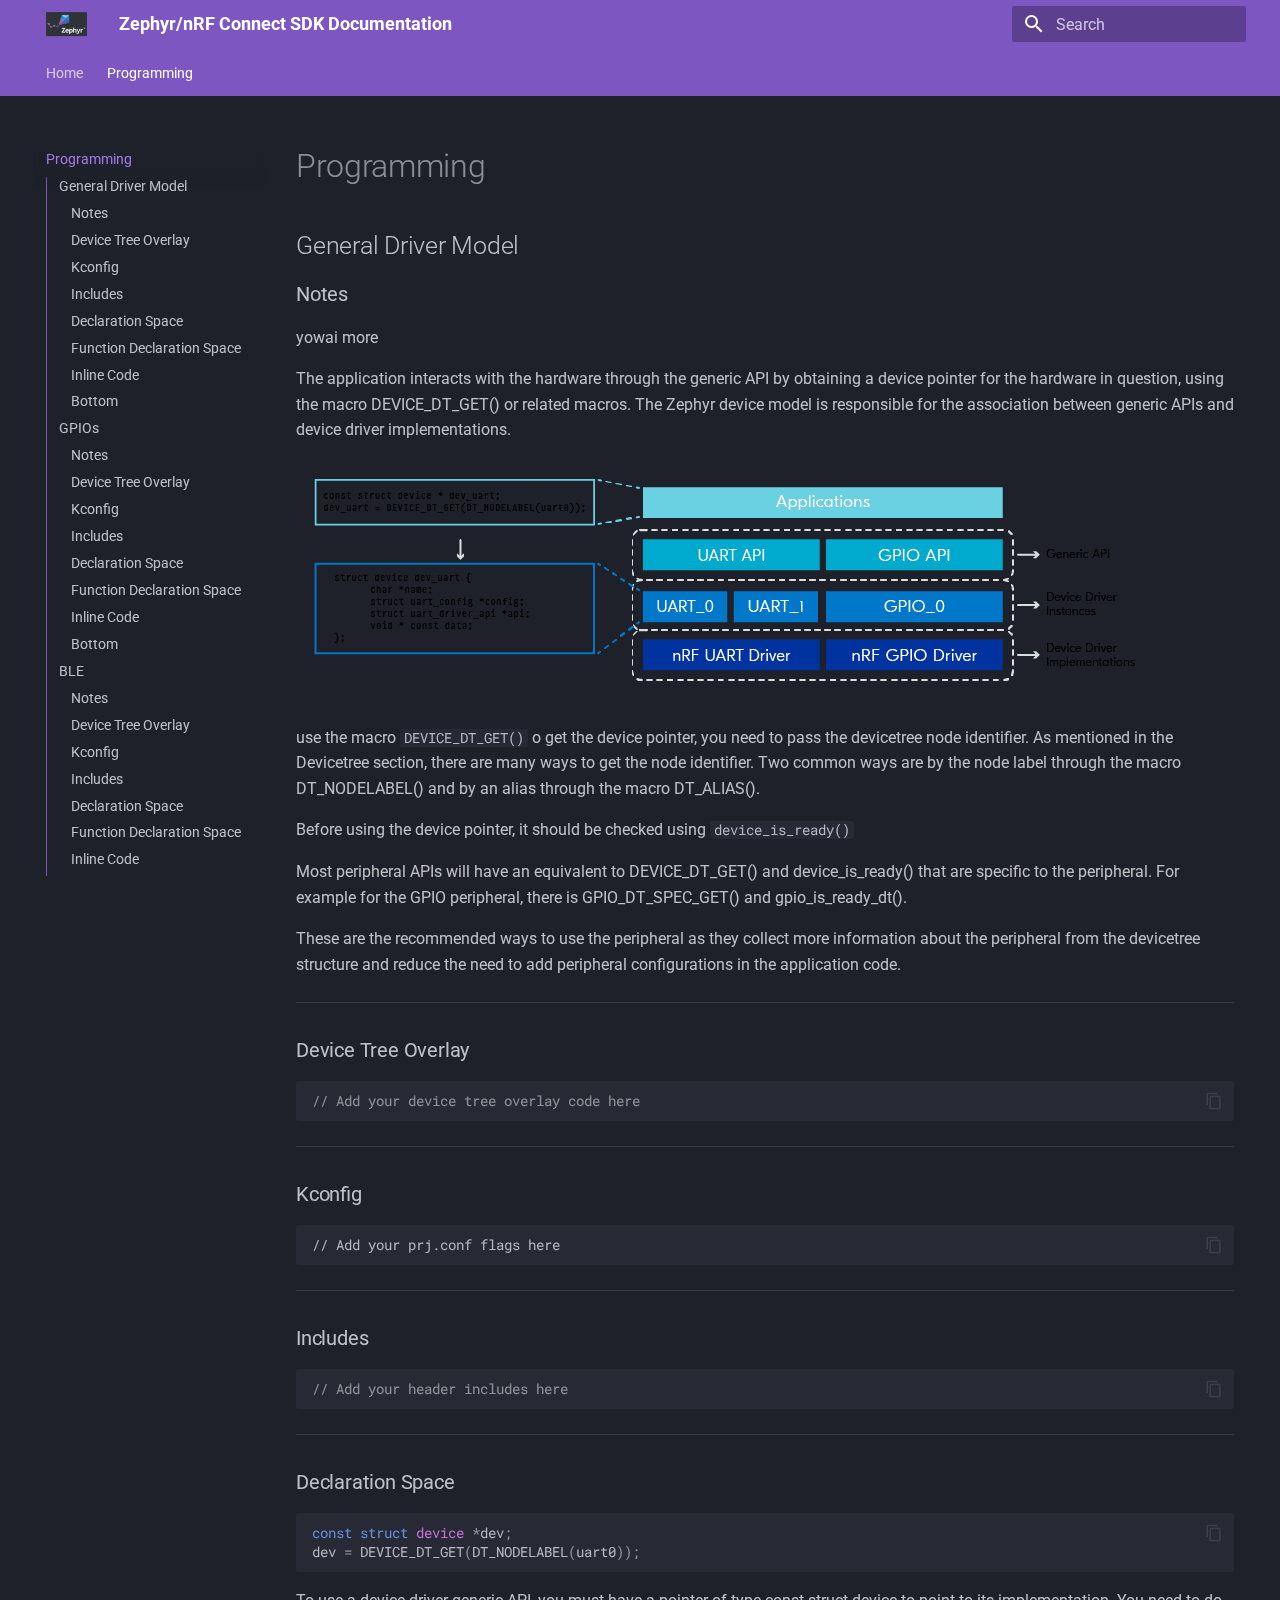
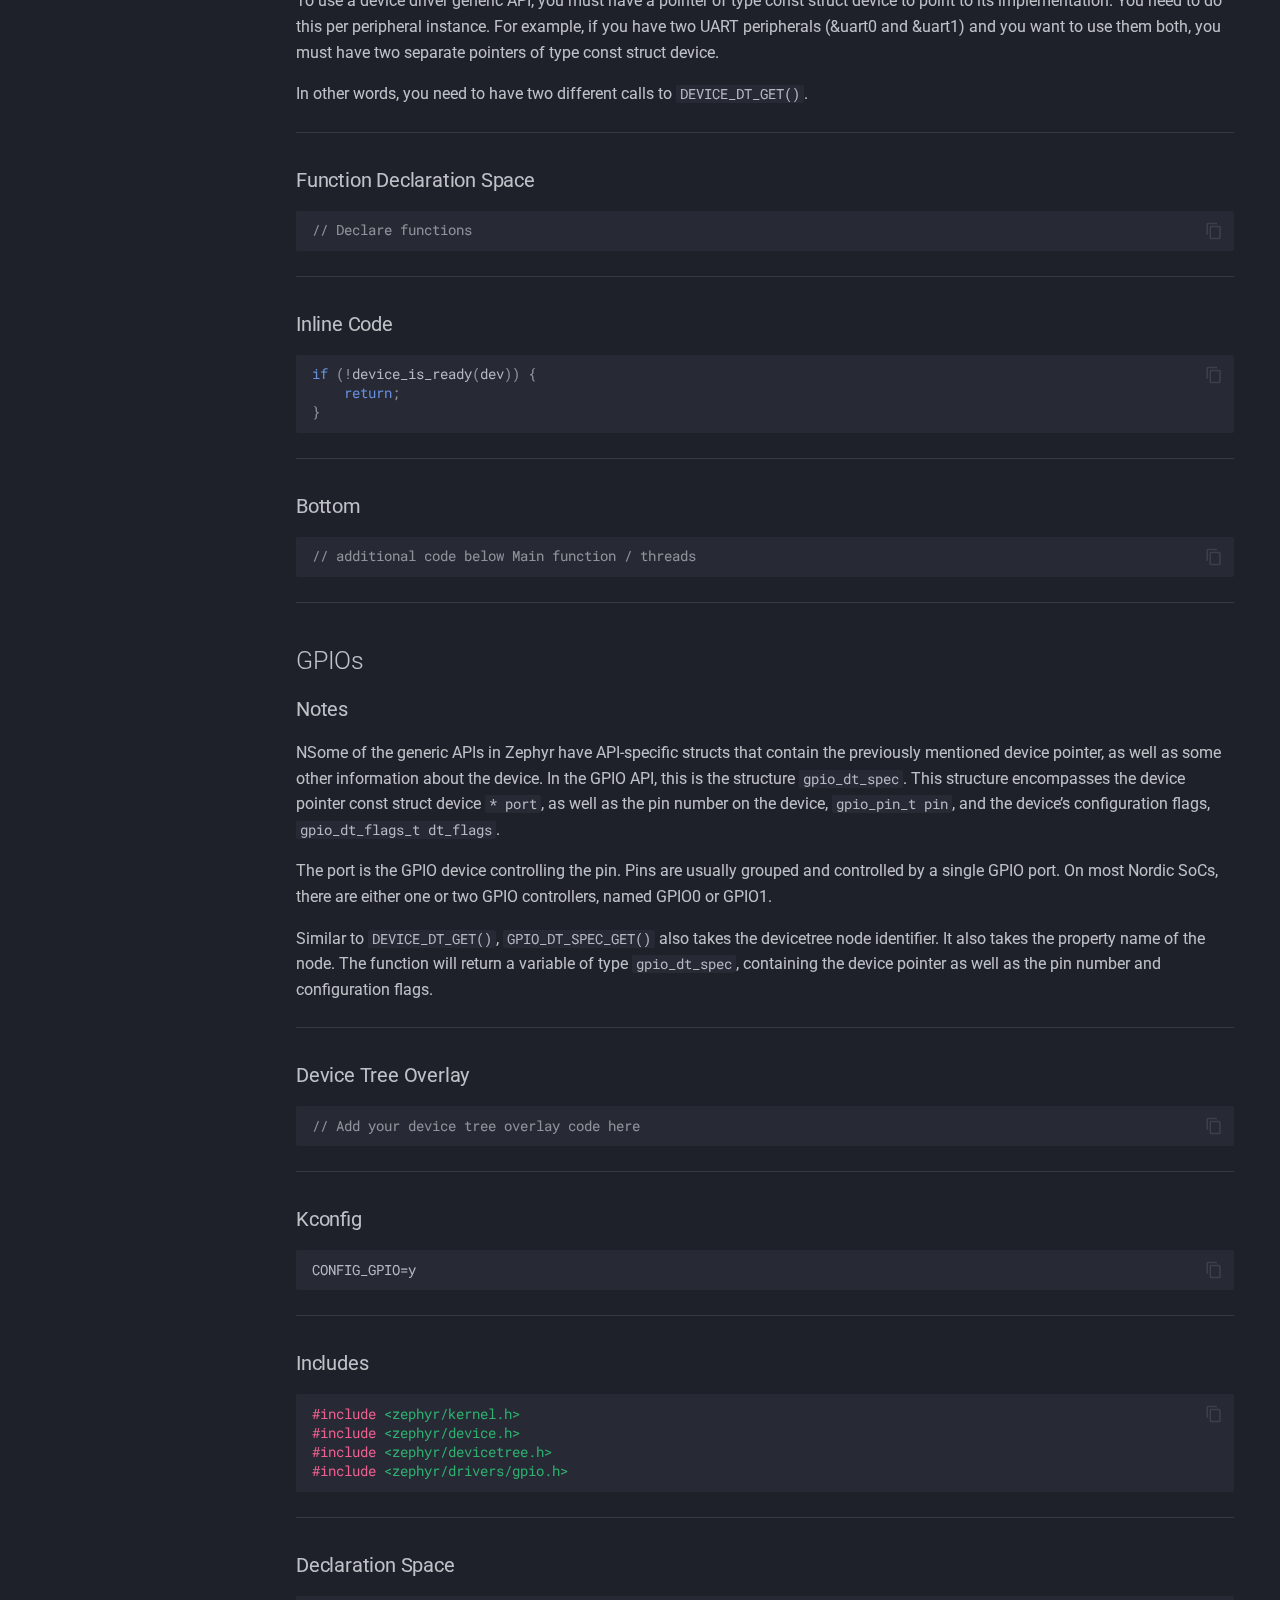
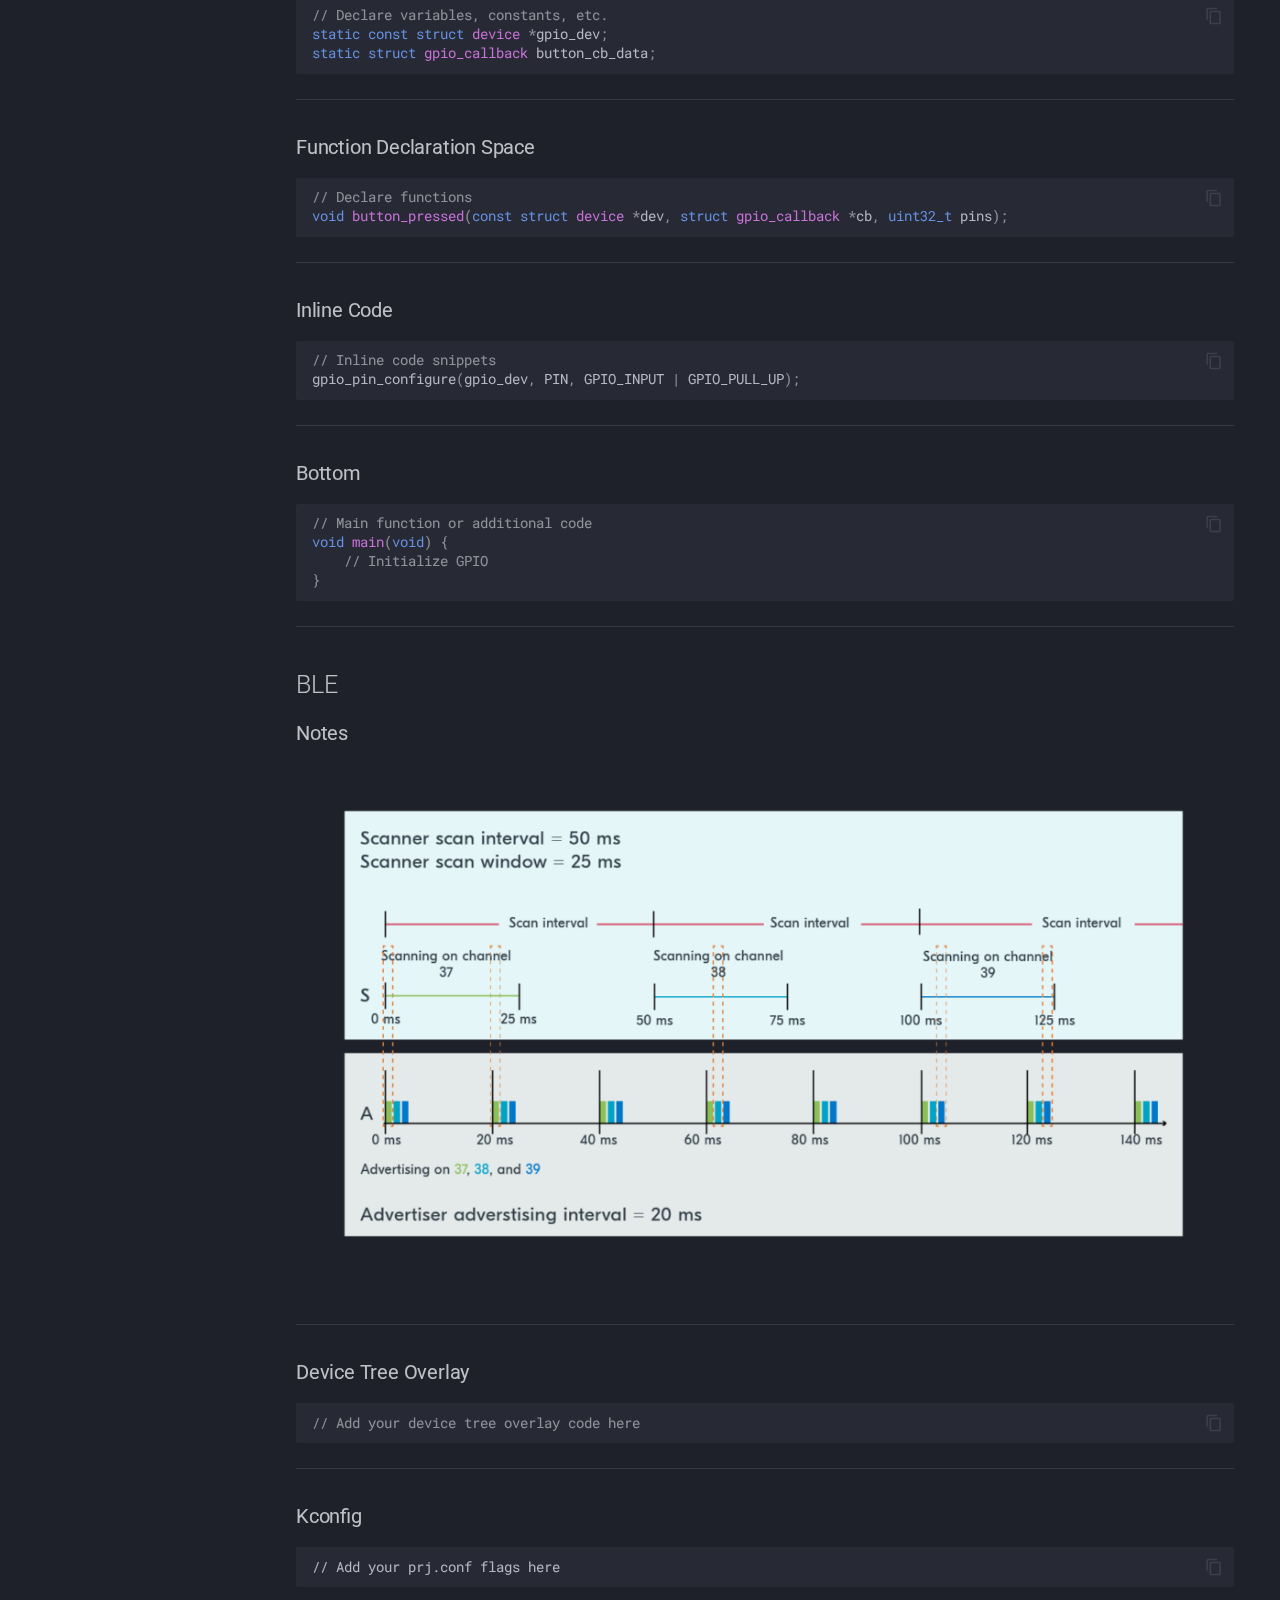
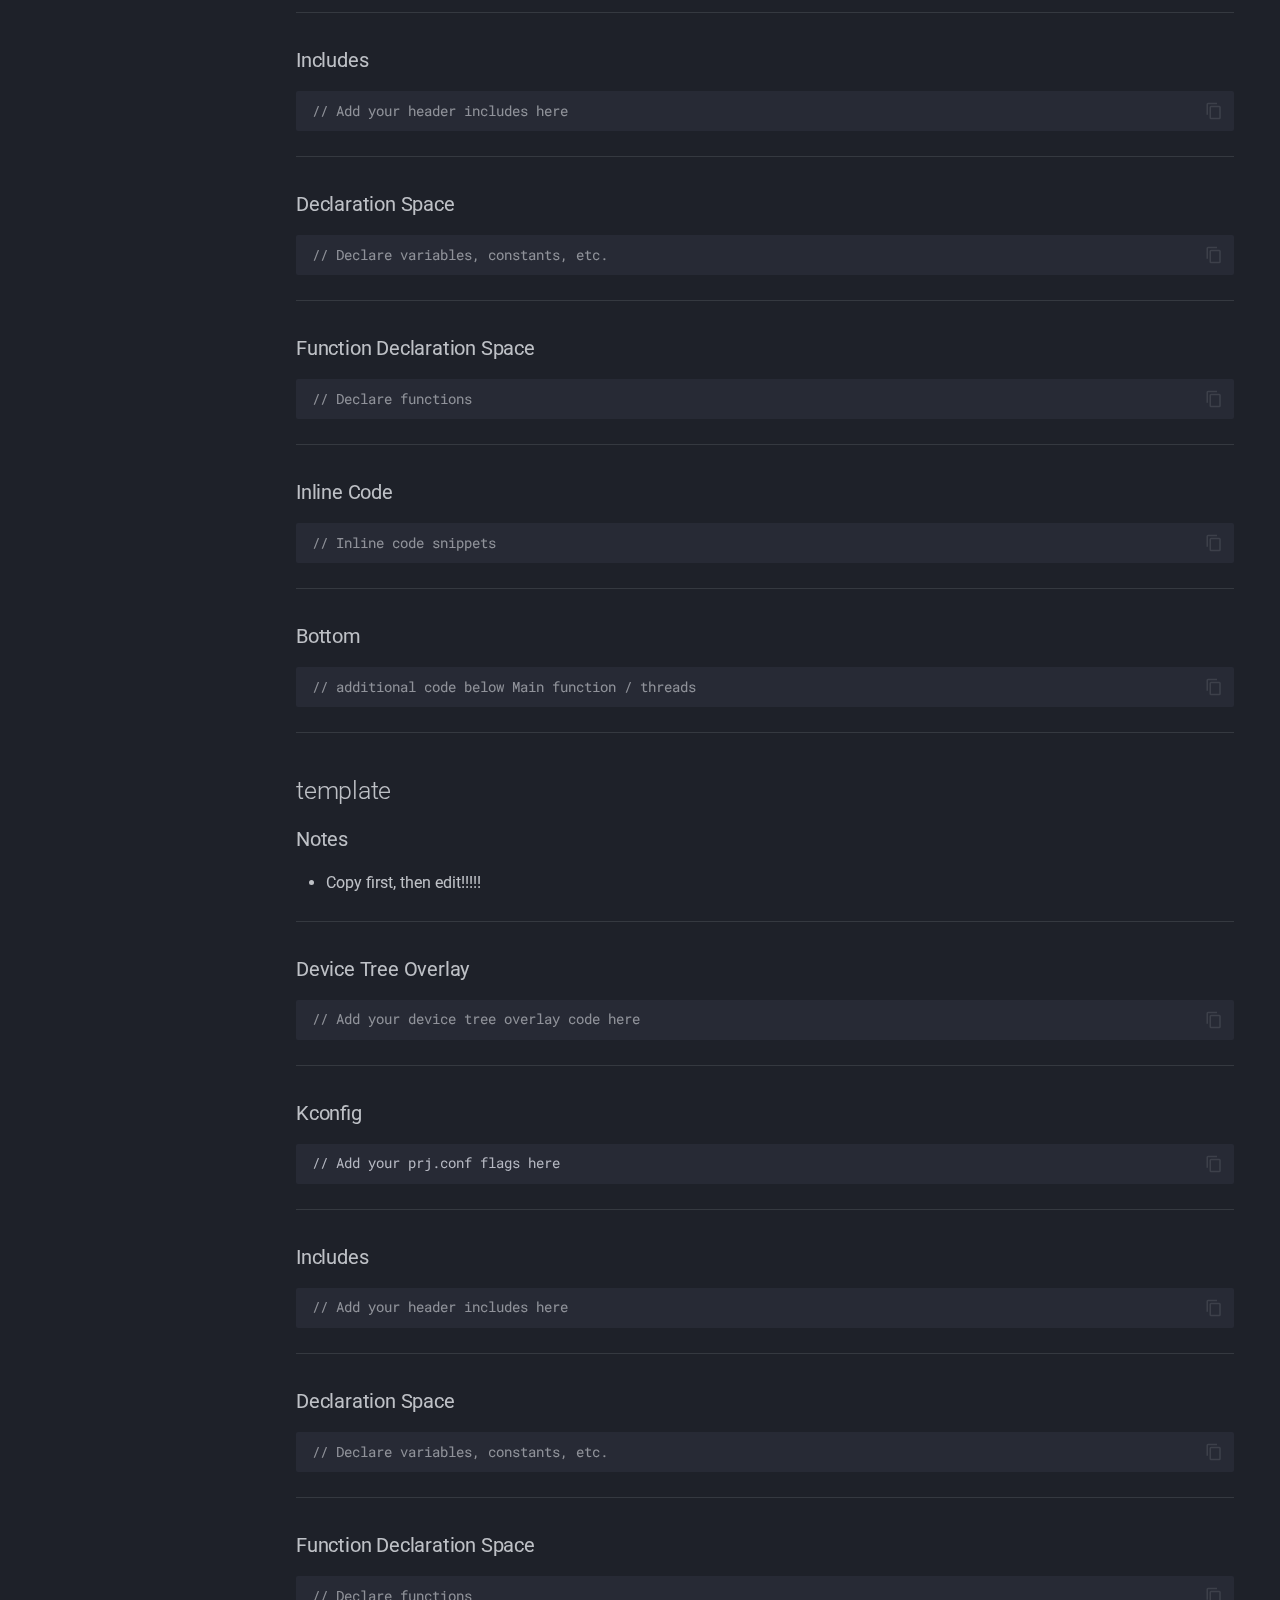
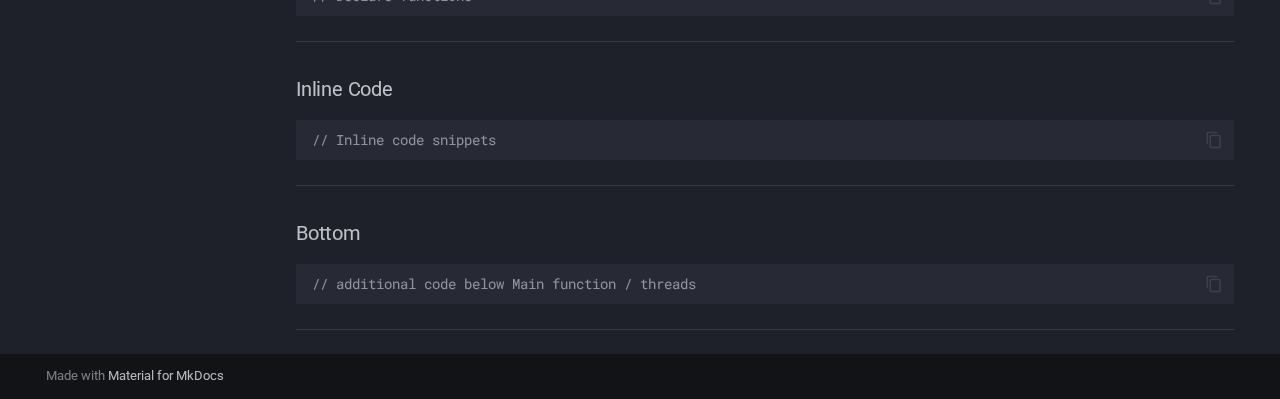
==== programming/index.html @ dddaf0d5 "Deployed 29608a3 with MkDocs version: 1.6.1" ====
<!doctype html>
<html lang="en" class="no-js">
  <head>
    
      <meta charset="utf-8">
      <meta name="viewport" content="width=device-width,initial-scale=1">
      
      
      
      
        <link rel="prev" href="..">
      
      
      
      <link rel="icon" href="../assets/images/favicon.png">
      <meta name="generator" content="mkdocs-1.6.1, mkdocs-material-9.6.5">
    
    
      
        <title>Programming - Zephyr/nRF Connect SDK Documentation</title>
      
    
    
      <link rel="stylesheet" href="../assets/stylesheets/main.8608ea7d.min.css">
      
        
        <link rel="stylesheet" href="../assets/stylesheets/palette.06af60db.min.css">
      
      


    
    
      
    
    
      
        
        
        <link rel="preconnect" href="https://fonts.gstatic.com" crossorigin>
        <link rel="stylesheet" href="https://fonts.googleapis.com/css?family=Roboto:300,300i,400,400i,700,700i%7CRoboto+Mono:400,400i,700,700i&display=fallback">
        <style>:root{--md-text-font:"Roboto";--md-code-font:"Roboto Mono"}</style>
      
    
    
    <script>__md_scope=new URL("..",location),__md_hash=e=>[...e].reduce(((e,_)=>(e<<5)-e+_.charCodeAt(0)),0),__md_get=(e,_=localStorage,t=__md_scope)=>JSON.parse(_.getItem(t.pathname+"."+e)),__md_set=(e,_,t=localStorage,a=__md_scope)=>{try{t.setItem(a.pathname+"."+e,JSON.stringify(_))}catch(e){}}</script>
    
      

    
    
    
  </head>
  
  
    
    
    
    
    
    <body dir="ltr" data-md-color-scheme="slate" data-md-color-primary="deep-purple" data-md-color-accent="teal">
  
    
    <input class="md-toggle" data-md-toggle="drawer" type="checkbox" id="__drawer" autocomplete="off">
    <input class="md-toggle" data-md-toggle="search" type="checkbox" id="__search" autocomplete="off">
    <label class="md-overlay" for="__drawer"></label>
    <div data-md-component="skip">
      
        
        <a href="#general-driver-model" class="md-skip">
          Skip to content
        </a>
      
    </div>
    <div data-md-component="announce">
      
    </div>
    
    
      

<header class="md-header" data-md-component="header">
  <nav class="md-header__inner md-grid" aria-label="Header">
    <a href=".." title="Zephyr/nRF Connect SDK Documentation" class="md-header__button md-logo" aria-label="Zephyr/nRF Connect SDK Documentation" data-md-component="logo">
      
  <img src="../assets/zephyr.jpg" alt="logo">

    </a>
    <label class="md-header__button md-icon" for="__drawer">
      
      <svg xmlns="http://www.w3.org/2000/svg" viewBox="0 0 24 24"><path d="M3 6h18v2H3zm0 5h18v2H3zm0 5h18v2H3z"/></svg>
    </label>
    <div class="md-header__title" data-md-component="header-title">
      <div class="md-header__ellipsis">
        <div class="md-header__topic">
          <span class="md-ellipsis">
            Zephyr/nRF Connect SDK Documentation
          </span>
        </div>
        <div class="md-header__topic" data-md-component="header-topic">
          <span class="md-ellipsis">
            
              Programming
            
          </span>
        </div>
      </div>
    </div>
    
      
    
    
    
    
      <label class="md-header__button md-icon" for="__search">
        
        <svg xmlns="http://www.w3.org/2000/svg" viewBox="0 0 24 24"><path d="M9.5 3A6.5 6.5 0 0 1 16 9.5c0 1.61-.59 3.09-1.56 4.23l.27.27h.79l5 5-1.5 1.5-5-5v-.79l-.27-.27A6.52 6.52 0 0 1 9.5 16 6.5 6.5 0 0 1 3 9.5 6.5 6.5 0 0 1 9.5 3m0 2C7 5 5 7 5 9.5S7 14 9.5 14 14 12 14 9.5 12 5 9.5 5"/></svg>
      </label>
      <div class="md-search" data-md-component="search" role="dialog">
  <label class="md-search__overlay" for="__search"></label>
  <div class="md-search__inner" role="search">
    <form class="md-search__form" name="search">
      <input type="text" class="md-search__input" name="query" aria-label="Search" placeholder="Search" autocapitalize="off" autocorrect="off" autocomplete="off" spellcheck="false" data-md-component="search-query" required>
      <label class="md-search__icon md-icon" for="__search">
        
        <svg xmlns="http://www.w3.org/2000/svg" viewBox="0 0 24 24"><path d="M9.5 3A6.5 6.5 0 0 1 16 9.5c0 1.61-.59 3.09-1.56 4.23l.27.27h.79l5 5-1.5 1.5-5-5v-.79l-.27-.27A6.52 6.52 0 0 1 9.5 16 6.5 6.5 0 0 1 3 9.5 6.5 6.5 0 0 1 9.5 3m0 2C7 5 5 7 5 9.5S7 14 9.5 14 14 12 14 9.5 12 5 9.5 5"/></svg>
        
        <svg xmlns="http://www.w3.org/2000/svg" viewBox="0 0 24 24"><path d="M20 11v2H8l5.5 5.5-1.42 1.42L4.16 12l7.92-7.92L13.5 5.5 8 11z"/></svg>
      </label>
      <nav class="md-search__options" aria-label="Search">
        
        <button type="reset" class="md-search__icon md-icon" title="Clear" aria-label="Clear" tabindex="-1">
          
          <svg xmlns="http://www.w3.org/2000/svg" viewBox="0 0 24 24"><path d="M19 6.41 17.59 5 12 10.59 6.41 5 5 6.41 10.59 12 5 17.59 6.41 19 12 13.41 17.59 19 19 17.59 13.41 12z"/></svg>
        </button>
      </nav>
      
    </form>
    <div class="md-search__output">
      <div class="md-search__scrollwrap" tabindex="0" data-md-scrollfix>
        <div class="md-search-result" data-md-component="search-result">
          <div class="md-search-result__meta">
            Initializing search
          </div>
          <ol class="md-search-result__list" role="presentation"></ol>
        </div>
      </div>
    </div>
  </div>
</div>
    
    
  </nav>
  
</header>
    
    <div class="md-container" data-md-component="container">
      
      
        
          
            
<nav class="md-tabs" aria-label="Tabs" data-md-component="tabs">
  <div class="md-grid">
    <ul class="md-tabs__list">
      
        
  
  
  
    <li class="md-tabs__item">
      <a href=".." class="md-tabs__link">
        
  
    
  
  Home

      </a>
    </li>
  

      
        
  
  
    
  
  
    <li class="md-tabs__item md-tabs__item--active">
      <a href="./" class="md-tabs__link">
        
  
    
  
  Programming

      </a>
    </li>
  

      
    </ul>
  </div>
</nav>
          
        
      
      <main class="md-main" data-md-component="main">
        <div class="md-main__inner md-grid">
          
            
              
              <div class="md-sidebar md-sidebar--primary" data-md-component="sidebar" data-md-type="navigation" >
                <div class="md-sidebar__scrollwrap">
                  <div class="md-sidebar__inner">
                    


  


  

<nav class="md-nav md-nav--primary md-nav--lifted md-nav--integrated" aria-label="Navigation" data-md-level="0">
  <label class="md-nav__title" for="__drawer">
    <a href=".." title="Zephyr/nRF Connect SDK Documentation" class="md-nav__button md-logo" aria-label="Zephyr/nRF Connect SDK Documentation" data-md-component="logo">
      
  <img src="../assets/zephyr.jpg" alt="logo">

    </a>
    Zephyr/nRF Connect SDK Documentation
  </label>
  
  <ul class="md-nav__list" data-md-scrollfix>
    
      
      
  
  
  
  
    <li class="md-nav__item">
      <a href=".." class="md-nav__link">
        
  
  <span class="md-ellipsis">
    Home
    
  </span>
  

      </a>
    </li>
  

    
      
      
  
  
    
  
  
  
    <li class="md-nav__item md-nav__item--active">
      
      <input class="md-nav__toggle md-toggle" type="checkbox" id="__toc">
      
      
      
        <label class="md-nav__link md-nav__link--active" for="__toc">
          
  
  <span class="md-ellipsis">
    Programming
    
  </span>
  

          <span class="md-nav__icon md-icon"></span>
        </label>
      
      <a href="./" class="md-nav__link md-nav__link--active">
        
  
  <span class="md-ellipsis">
    Programming
    
  </span>
  

      </a>
      
        

<nav class="md-nav md-nav--secondary" aria-label="Table of contents">
  
  
  
  
    <label class="md-nav__title" for="__toc">
      <span class="md-nav__icon md-icon"></span>
      Table of contents
    </label>
    <ul class="md-nav__list" data-md-component="toc" data-md-scrollfix>
      
        <li class="md-nav__item">
  <a href="#general-driver-model" class="md-nav__link">
    <span class="md-ellipsis">
      General Driver Model
    </span>
  </a>
  
    <nav class="md-nav" aria-label="General Driver Model">
      <ul class="md-nav__list">
        
          <li class="md-nav__item">
  <a href="#notes" class="md-nav__link">
    <span class="md-ellipsis">
      Notes
    </span>
  </a>
  
</li>
        
          <li class="md-nav__item">
  <a href="#device-tree-overlay" class="md-nav__link">
    <span class="md-ellipsis">
      Device Tree Overlay
    </span>
  </a>
  
</li>
        
          <li class="md-nav__item">
  <a href="#kconfig" class="md-nav__link">
    <span class="md-ellipsis">
      Kconfig
    </span>
  </a>
  
</li>
        
          <li class="md-nav__item">
  <a href="#includes" class="md-nav__link">
    <span class="md-ellipsis">
      Includes
    </span>
  </a>
  
</li>
        
          <li class="md-nav__item">
  <a href="#declaration-space" class="md-nav__link">
    <span class="md-ellipsis">
      Declaration Space
    </span>
  </a>
  
</li>
        
          <li class="md-nav__item">
  <a href="#function-declaration-space" class="md-nav__link">
    <span class="md-ellipsis">
      Function Declaration Space
    </span>
  </a>
  
</li>
        
          <li class="md-nav__item">
  <a href="#inline-code" class="md-nav__link">
    <span class="md-ellipsis">
      Inline Code
    </span>
  </a>
  
</li>
        
          <li class="md-nav__item">
  <a href="#bottom" class="md-nav__link">
    <span class="md-ellipsis">
      Bottom
    </span>
  </a>
  
</li>
        
      </ul>
    </nav>
  
</li>
      
        <li class="md-nav__item">
  <a href="#gpios" class="md-nav__link">
    <span class="md-ellipsis">
      GPIOs
    </span>
  </a>
  
    <nav class="md-nav" aria-label="GPIOs">
      <ul class="md-nav__list">
        
          <li class="md-nav__item">
  <a href="#notes_1" class="md-nav__link">
    <span class="md-ellipsis">
      Notes
    </span>
  </a>
  
</li>
        
          <li class="md-nav__item">
  <a href="#device-tree-overlay_1" class="md-nav__link">
    <span class="md-ellipsis">
      Device Tree Overlay
    </span>
  </a>
  
</li>
        
          <li class="md-nav__item">
  <a href="#kconfig_1" class="md-nav__link">
    <span class="md-ellipsis">
      Kconfig
    </span>
  </a>
  
</li>
        
          <li class="md-nav__item">
  <a href="#includes_1" class="md-nav__link">
    <span class="md-ellipsis">
      Includes
    </span>
  </a>
  
</li>
        
          <li class="md-nav__item">
  <a href="#declaration-space_1" class="md-nav__link">
    <span class="md-ellipsis">
      Declaration Space
    </span>
  </a>
  
</li>
        
          <li class="md-nav__item">
  <a href="#function-declaration-space_1" class="md-nav__link">
    <span class="md-ellipsis">
      Function Declaration Space
    </span>
  </a>
  
</li>
        
          <li class="md-nav__item">
  <a href="#inline-code_1" class="md-nav__link">
    <span class="md-ellipsis">
      Inline Code
    </span>
  </a>
  
</li>
        
          <li class="md-nav__item">
  <a href="#bottom_1" class="md-nav__link">
    <span class="md-ellipsis">
      Bottom
    </span>
  </a>
  
</li>
        
      </ul>
    </nav>
  
</li>
      
        <li class="md-nav__item">
  <a href="#ble" class="md-nav__link">
    <span class="md-ellipsis">
      BLE
    </span>
  </a>
  
    <nav class="md-nav" aria-label="BLE">
      <ul class="md-nav__list">
        
          <li class="md-nav__item">
  <a href="#notes_2" class="md-nav__link">
    <span class="md-ellipsis">
      Notes
    </span>
  </a>
  
</li>
        
          <li class="md-nav__item">
  <a href="#device-tree-overlay_2" class="md-nav__link">
    <span class="md-ellipsis">
      Device Tree Overlay
    </span>
  </a>
  
</li>
        
          <li class="md-nav__item">
  <a href="#kconfig_2" class="md-nav__link">
    <span class="md-ellipsis">
      Kconfig
    </span>
  </a>
  
</li>
        
          <li class="md-nav__item">
  <a href="#includes_2" class="md-nav__link">
    <span class="md-ellipsis">
      Includes
    </span>
  </a>
  
</li>
        
          <li class="md-nav__item">
  <a href="#declaration-space_2" class="md-nav__link">
    <span class="md-ellipsis">
      Declaration Space
    </span>
  </a>
  
</li>
        
          <li class="md-nav__item">
  <a href="#function-declaration-space_2" class="md-nav__link">
    <span class="md-ellipsis">
      Function Declaration Space
    </span>
  </a>
  
</li>
        
          <li class="md-nav__item">
  <a href="#inline-code_2" class="md-nav__link">
    <span class="md-ellipsis">
      Inline Code
    </span>
  </a>
  
</li>
        
          <li class="md-nav__item">
  <a href="#bottom_2" class="md-nav__link">
    <span class="md-ellipsis">
      Bottom
    </span>
  </a>
  
</li>
        
      </ul>
    </nav>
  
</li>
      
        <li class="md-nav__item">
  <a href="#template" class="md-nav__link">
    <span class="md-ellipsis">
      template
    </span>
  </a>
  
    <nav class="md-nav" aria-label="template">
      <ul class="md-nav__list">
        
          <li class="md-nav__item">
  <a href="#notes_3" class="md-nav__link">
    <span class="md-ellipsis">
      Notes
    </span>
  </a>
  
</li>
        
          <li class="md-nav__item">
  <a href="#device-tree-overlay_3" class="md-nav__link">
    <span class="md-ellipsis">
      Device Tree Overlay
    </span>
  </a>
  
</li>
        
          <li class="md-nav__item">
  <a href="#kconfig_3" class="md-nav__link">
    <span class="md-ellipsis">
      Kconfig
    </span>
  </a>
  
</li>
        
          <li class="md-nav__item">
  <a href="#includes_3" class="md-nav__link">
    <span class="md-ellipsis">
      Includes
    </span>
  </a>
  
</li>
        
          <li class="md-nav__item">
  <a href="#declaration-space_3" class="md-nav__link">
    <span class="md-ellipsis">
      Declaration Space
    </span>
  </a>
  
</li>
        
          <li class="md-nav__item">
  <a href="#function-declaration-space_3" class="md-nav__link">
    <span class="md-ellipsis">
      Function Declaration Space
    </span>
  </a>
  
</li>
        
          <li class="md-nav__item">
  <a href="#inline-code_3" class="md-nav__link">
    <span class="md-ellipsis">
      Inline Code
    </span>
  </a>
  
</li>
        
          <li class="md-nav__item">
  <a href="#bottom_3" class="md-nav__link">
    <span class="md-ellipsis">
      Bottom
    </span>
  </a>
  
</li>
        
      </ul>
    </nav>
  
</li>
      
    </ul>
  
</nav>
      
    </li>
  

    
  </ul>
</nav>
                  </div>
                </div>
              </div>
            
            
          
          
            <div class="md-content" data-md-component="content">
              <article class="md-content__inner md-typeset">
                
                  



  <h1>Programming</h1>

<h2 id="general-driver-model">General Driver Model</h2>
<h3 id="notes">Notes</h3>
<p>yowai more</p>
<p>The application interacts with the hardware through the generic API by obtaining a device pointer for the hardware in question,
using the macro DEVICE_DT_GET() or related macros.
The Zephyr device model is responsible for the association between generic APIs and device driver implementations.</p>
<p><img alt="devicetree model" src="../assets/devicetree_model.png" title="devicetree model" /></p>
<p>use the macro <code>DEVICE_DT_GET()</code>
o get the device pointer, you need to pass the devicetree node identifier.
As mentioned in the Devicetree section, there are many ways to get the node identifier.
Two common ways are by the node label through the macro DT_NODELABEL() and by an alias through the macro DT_ALIAS().</p>
<p>Before using the device pointer, it should be checked using <code>device_is_ready()</code></p>
<p>Most peripheral APIs will have an equivalent to DEVICE_DT_GET() and device_is_ready() that are specific to the peripheral. For example for the GPIO peripheral, there is GPIO_DT_SPEC_GET() and gpio_is_ready_dt().</p>
<p>These are the recommended ways to use the peripheral as they collect more information about the peripheral from the devicetree structure and reduce the need to add peripheral configurations in the application code.</p>
<hr />
<h3 id="device-tree-overlay">Device Tree Overlay</h3>
<div class="language-dts highlight"><pre><span></span><code><span id="__span-0-1"><a id="__codelineno-0-1" name="__codelineno-0-1" href="#__codelineno-0-1"></a><span class="c1">// Add your device tree overlay code here</span>
</span></code></pre></div>
<hr />
<h3 id="kconfig">Kconfig</h3>
<div class="language-kconfig highlight"><pre><span></span><code><span id="__span-1-1"><a id="__codelineno-1-1" name="__codelineno-1-1" href="#__codelineno-1-1"></a>//<span class="w"> </span>Add<span class="w"> </span>your<span class="w"> </span>prj.conf<span class="w"> </span>flags<span class="w"> </span>here
</span></code></pre></div>
<hr />
<h3 id="includes">Includes</h3>
<div class="language-c highlight"><pre><span></span><code><span id="__span-2-1"><a id="__codelineno-2-1" name="__codelineno-2-1" href="#__codelineno-2-1"></a><span class="c1">// Add your header includes here</span>
</span></code></pre></div>
<hr />
<h3 id="declaration-space">Declaration Space</h3>
<p><div class="language-c highlight"><pre><span></span><code><span id="__span-3-1"><a id="__codelineno-3-1" name="__codelineno-3-1" href="#__codelineno-3-1"></a><span class="k">const</span><span class="w"> </span><span class="k">struct</span><span class="w"> </span><span class="nc">device</span><span class="w"> </span><span class="o">*</span><span class="n">dev</span><span class="p">;</span>
</span><span id="__span-3-2"><a id="__codelineno-3-2" name="__codelineno-3-2" href="#__codelineno-3-2"></a><span class="n">dev</span><span class="w"> </span><span class="o">=</span><span class="w"> </span><span class="n">DEVICE_DT_GET</span><span class="p">(</span><span class="n">DT_NODELABEL</span><span class="p">(</span><span class="n">uart0</span><span class="p">));</span>
</span></code></pre></div>
To use a device driver generic API, you must have a pointer of type const struct device to point to its implementation. You need to do this per peripheral instance. For example, if you have two UART peripherals (&amp;uart0 and &amp;uart1) and you want to use them both, you must have two separate pointers of type const struct device.</p>
<p>In other words, you need to have two different calls to <code>DEVICE_DT_GET()</code>.</p>
<hr />
<h3 id="function-declaration-space">Function Declaration Space</h3>
<div class="language-c highlight"><pre><span></span><code><span id="__span-4-1"><a id="__codelineno-4-1" name="__codelineno-4-1" href="#__codelineno-4-1"></a><span class="c1">// Declare functions</span>
</span></code></pre></div>
<hr />
<h3 id="inline-code">Inline Code</h3>
<div class="language-c highlight"><pre><span></span><code><span id="__span-5-1"><a id="__codelineno-5-1" name="__codelineno-5-1" href="#__codelineno-5-1"></a><span class="k">if</span><span class="w"> </span><span class="p">(</span><span class="o">!</span><span class="n">device_is_ready</span><span class="p">(</span><span class="n">dev</span><span class="p">))</span><span class="w"> </span><span class="p">{</span>
</span><span id="__span-5-2"><a id="__codelineno-5-2" name="__codelineno-5-2" href="#__codelineno-5-2"></a><span class="w">    </span><span class="k">return</span><span class="p">;</span>
</span><span id="__span-5-3"><a id="__codelineno-5-3" name="__codelineno-5-3" href="#__codelineno-5-3"></a><span class="p">}</span>
</span></code></pre></div>
<hr />
<h3 id="bottom">Bottom</h3>
<div class="language-c highlight"><pre><span></span><code><span id="__span-6-1"><a id="__codelineno-6-1" name="__codelineno-6-1" href="#__codelineno-6-1"></a><span class="c1">// additional code below Main function / threads</span>
</span></code></pre></div>
<hr />
<h2 id="gpios">GPIOs</h2>
<h3 id="notes_1">Notes</h3>
<p>NSome of the generic APIs in Zephyr have API-specific structs that contain the previously mentioned device pointer, as well as some other information about the device.
In the GPIO API, this is the structure <code>gpio_dt_spec</code>. This structure encompasses the device pointer const struct device
<code>* port</code>, as well as the pin number on the device, <code>gpio_pin_t pin</code>, and the device’s configuration flags, <code>gpio_dt_flags_t dt_flags</code>.</p>
<p>The port is the GPIO device controlling the pin. Pins are usually grouped and controlled by a single GPIO port. On most Nordic SoCs, there are either one or two GPIO controllers, named GPIO0 or GPIO1.</p>
<p>Similar to <code>DEVICE_DT_GET()</code>, <code>GPIO_DT_SPEC_GET()</code> also takes the devicetree node identifier. It also takes the property name of the node.
The function will return a variable of type <code>gpio_dt_spec</code>, containing the device pointer as well as the pin number and configuration flags.</p>
<hr />
<h3 id="device-tree-overlay_1">Device Tree Overlay</h3>
<div class="language-dts highlight"><pre><span></span><code><span id="__span-7-1"><a id="__codelineno-7-1" name="__codelineno-7-1" href="#__codelineno-7-1"></a><span class="c1">// Add your device tree overlay code here</span>
</span></code></pre></div>
<hr />
<h3 id="kconfig_1">Kconfig</h3>
<div class="language-kconfig highlight"><pre><span></span><code><span id="__span-8-1"><a id="__codelineno-8-1" name="__codelineno-8-1" href="#__codelineno-8-1"></a>CONFIG_GPIO=y
</span></code></pre></div>
<hr />
<h3 id="includes_1">Includes</h3>
<div class="language-c highlight"><pre><span></span><code><span id="__span-9-1"><a id="__codelineno-9-1" name="__codelineno-9-1" href="#__codelineno-9-1"></a><span class="cp">#include</span><span class="w"> </span><span class="cpf">&lt;zephyr/kernel.h&gt;</span>
</span><span id="__span-9-2"><a id="__codelineno-9-2" name="__codelineno-9-2" href="#__codelineno-9-2"></a><span class="cp">#include</span><span class="w"> </span><span class="cpf">&lt;zephyr/device.h&gt;</span>
</span><span id="__span-9-3"><a id="__codelineno-9-3" name="__codelineno-9-3" href="#__codelineno-9-3"></a><span class="cp">#include</span><span class="w"> </span><span class="cpf">&lt;zephyr/devicetree.h&gt;</span>
</span><span id="__span-9-4"><a id="__codelineno-9-4" name="__codelineno-9-4" href="#__codelineno-9-4"></a><span class="cp">#include</span><span class="w"> </span><span class="cpf">&lt;zephyr/drivers/gpio.h&gt;</span>
</span></code></pre></div>
<hr />
<h3 id="declaration-space_1">Declaration Space</h3>
<div class="language-c highlight"><pre><span></span><code><span id="__span-10-1"><a id="__codelineno-10-1" name="__codelineno-10-1" href="#__codelineno-10-1"></a><span class="c1">// Declare variables, constants, etc.</span>
</span><span id="__span-10-2"><a id="__codelineno-10-2" name="__codelineno-10-2" href="#__codelineno-10-2"></a><span class="k">static</span><span class="w"> </span><span class="k">const</span><span class="w"> </span><span class="k">struct</span><span class="w"> </span><span class="nc">device</span><span class="w"> </span><span class="o">*</span><span class="n">gpio_dev</span><span class="p">;</span>
</span><span id="__span-10-3"><a id="__codelineno-10-3" name="__codelineno-10-3" href="#__codelineno-10-3"></a><span class="k">static</span><span class="w"> </span><span class="k">struct</span><span class="w"> </span><span class="nc">gpio_callback</span><span class="w"> </span><span class="n">button_cb_data</span><span class="p">;</span>
</span></code></pre></div>
<hr />
<h3 id="function-declaration-space_1">Function Declaration Space</h3>
<div class="language-c highlight"><pre><span></span><code><span id="__span-11-1"><a id="__codelineno-11-1" name="__codelineno-11-1" href="#__codelineno-11-1"></a><span class="c1">// Declare functions</span>
</span><span id="__span-11-2"><a id="__codelineno-11-2" name="__codelineno-11-2" href="#__codelineno-11-2"></a><span class="kt">void</span><span class="w"> </span><span class="nf">button_pressed</span><span class="p">(</span><span class="k">const</span><span class="w"> </span><span class="k">struct</span><span class="w"> </span><span class="nc">device</span><span class="w"> </span><span class="o">*</span><span class="n">dev</span><span class="p">,</span><span class="w"> </span><span class="k">struct</span><span class="w"> </span><span class="nc">gpio_callback</span><span class="w"> </span><span class="o">*</span><span class="n">cb</span><span class="p">,</span><span class="w"> </span><span class="kt">uint32_t</span><span class="w"> </span><span class="n">pins</span><span class="p">);</span>
</span></code></pre></div>
<hr />
<h3 id="inline-code_1">Inline Code</h3>
<div class="language-c highlight"><pre><span></span><code><span id="__span-12-1"><a id="__codelineno-12-1" name="__codelineno-12-1" href="#__codelineno-12-1"></a><span class="c1">// Inline code snippets</span>
</span><span id="__span-12-2"><a id="__codelineno-12-2" name="__codelineno-12-2" href="#__codelineno-12-2"></a><span class="n">gpio_pin_configure</span><span class="p">(</span><span class="n">gpio_dev</span><span class="p">,</span><span class="w"> </span><span class="n">PIN</span><span class="p">,</span><span class="w"> </span><span class="n">GPIO_INPUT</span><span class="w"> </span><span class="o">|</span><span class="w"> </span><span class="n">GPIO_PULL_UP</span><span class="p">);</span>
</span></code></pre></div>
<hr />
<h3 id="bottom_1">Bottom</h3>
<div class="language-c highlight"><pre><span></span><code><span id="__span-13-1"><a id="__codelineno-13-1" name="__codelineno-13-1" href="#__codelineno-13-1"></a><span class="c1">// Main function or additional code</span>
</span><span id="__span-13-2"><a id="__codelineno-13-2" name="__codelineno-13-2" href="#__codelineno-13-2"></a><span class="kt">void</span><span class="w"> </span><span class="nf">main</span><span class="p">(</span><span class="kt">void</span><span class="p">)</span><span class="w"> </span><span class="p">{</span>
</span><span id="__span-13-3"><a id="__codelineno-13-3" name="__codelineno-13-3" href="#__codelineno-13-3"></a><span class="w">    </span><span class="c1">// Initialize GPIO</span>
</span><span id="__span-13-4"><a id="__codelineno-13-4" name="__codelineno-13-4" href="#__codelineno-13-4"></a><span class="p">}</span>
</span></code></pre></div>
<hr />
<h2 id="ble">BLE</h2>
<h3 id="notes_2">Notes</h3>
<p><img alt="advertising" src="../assets/advertising.png" title="Advertising and Scanning Intervals" /></p>
<hr />
<h3 id="device-tree-overlay_2">Device Tree Overlay</h3>
<div class="language-dts highlight"><pre><span></span><code><span id="__span-14-1"><a id="__codelineno-14-1" name="__codelineno-14-1" href="#__codelineno-14-1"></a><span class="c1">// Add your device tree overlay code here</span>
</span></code></pre></div>
<hr />
<h3 id="kconfig_2">Kconfig</h3>
<div class="language-kconfig highlight"><pre><span></span><code><span id="__span-15-1"><a id="__codelineno-15-1" name="__codelineno-15-1" href="#__codelineno-15-1"></a>//<span class="w"> </span>Add<span class="w"> </span>your<span class="w"> </span>prj.conf<span class="w"> </span>flags<span class="w"> </span>here
</span></code></pre></div>
<hr />
<h3 id="includes_2">Includes</h3>
<div class="language-c highlight"><pre><span></span><code><span id="__span-16-1"><a id="__codelineno-16-1" name="__codelineno-16-1" href="#__codelineno-16-1"></a><span class="c1">// Add your header includes here</span>
</span></code></pre></div>
<hr />
<h3 id="declaration-space_2">Declaration Space</h3>
<div class="language-c highlight"><pre><span></span><code><span id="__span-17-1"><a id="__codelineno-17-1" name="__codelineno-17-1" href="#__codelineno-17-1"></a><span class="c1">// Declare variables, constants, etc.</span>
</span></code></pre></div>
<hr />
<h3 id="function-declaration-space_2">Function Declaration Space</h3>
<div class="language-c highlight"><pre><span></span><code><span id="__span-18-1"><a id="__codelineno-18-1" name="__codelineno-18-1" href="#__codelineno-18-1"></a><span class="c1">// Declare functions</span>
</span></code></pre></div>
<hr />
<h3 id="inline-code_2">Inline Code</h3>
<div class="language-c highlight"><pre><span></span><code><span id="__span-19-1"><a id="__codelineno-19-1" name="__codelineno-19-1" href="#__codelineno-19-1"></a><span class="c1">// Inline code snippets</span>
</span></code></pre></div>
<hr />
<h3 id="bottom_2">Bottom</h3>
<div class="language-c highlight"><pre><span></span><code><span id="__span-20-1"><a id="__codelineno-20-1" name="__codelineno-20-1" href="#__codelineno-20-1"></a><span class="c1">// additional code below Main function / threads</span>
</span></code></pre></div>
<hr />
<h2 id="template">template</h2>
<h3 id="notes_3">Notes</h3>
<ul>
<li>Copy first, then edit!!!!!</li>
</ul>
<hr />
<h3 id="device-tree-overlay_3">Device Tree Overlay</h3>
<div class="language-dts highlight"><pre><span></span><code><span id="__span-21-1"><a id="__codelineno-21-1" name="__codelineno-21-1" href="#__codelineno-21-1"></a><span class="c1">// Add your device tree overlay code here</span>
</span></code></pre></div>
<hr />
<h3 id="kconfig_3">Kconfig</h3>
<div class="language-kconfig highlight"><pre><span></span><code><span id="__span-22-1"><a id="__codelineno-22-1" name="__codelineno-22-1" href="#__codelineno-22-1"></a>//<span class="w"> </span>Add<span class="w"> </span>your<span class="w"> </span>prj.conf<span class="w"> </span>flags<span class="w"> </span>here
</span></code></pre></div>
<hr />
<h3 id="includes_3">Includes</h3>
<div class="language-c highlight"><pre><span></span><code><span id="__span-23-1"><a id="__codelineno-23-1" name="__codelineno-23-1" href="#__codelineno-23-1"></a><span class="c1">// Add your header includes here</span>
</span></code></pre></div>
<hr />
<h3 id="declaration-space_3">Declaration Space</h3>
<div class="language-c highlight"><pre><span></span><code><span id="__span-24-1"><a id="__codelineno-24-1" name="__codelineno-24-1" href="#__codelineno-24-1"></a><span class="c1">// Declare variables, constants, etc.</span>
</span></code></pre></div>
<hr />
<h3 id="function-declaration-space_3">Function Declaration Space</h3>
<div class="language-c highlight"><pre><span></span><code><span id="__span-25-1"><a id="__codelineno-25-1" name="__codelineno-25-1" href="#__codelineno-25-1"></a><span class="c1">// Declare functions</span>
</span></code></pre></div>
<hr />
<h3 id="inline-code_3">Inline Code</h3>
<div class="language-c highlight"><pre><span></span><code><span id="__span-26-1"><a id="__codelineno-26-1" name="__codelineno-26-1" href="#__codelineno-26-1"></a><span class="c1">// Inline code snippets</span>
</span></code></pre></div>
<hr />
<h3 id="bottom_3">Bottom</h3>
<div class="language-c highlight"><pre><span></span><code><span id="__span-27-1"><a id="__codelineno-27-1" name="__codelineno-27-1" href="#__codelineno-27-1"></a><span class="c1">// additional code below Main function / threads</span>
</span></code></pre></div>
<hr />












                
              </article>
            </div>
          
          
<script>var target=document.getElementById(location.hash.slice(1));target&&target.name&&(target.checked=target.name.startsWith("__tabbed_"))</script>
        </div>
        
      </main>
      
        <footer class="md-footer">
  
  <div class="md-footer-meta md-typeset">
    <div class="md-footer-meta__inner md-grid">
      <div class="md-copyright">
  
  
    Made with
    <a href="https://squidfunk.github.io/mkdocs-material/" target="_blank" rel="noopener">
      Material for MkDocs
    </a>
  
</div>
      
    </div>
  </div>
</footer>
      
    </div>
    <div class="md-dialog" data-md-component="dialog">
      <div class="md-dialog__inner md-typeset"></div>
    </div>
    
    
    <script id="__config" type="application/json">{"base": "..", "features": ["navigation.tabs", "navigation.expand", "toc.integrate", "content.code.copy", "content.code.select"], "search": "../assets/javascripts/workers/search.f8cc74c7.min.js", "translations": {"clipboard.copied": "Copied to clipboard", "clipboard.copy": "Copy to clipboard", "search.result.more.one": "1 more on this page", "search.result.more.other": "# more on this page", "search.result.none": "No matching documents", "search.result.one": "1 matching document", "search.result.other": "# matching documents", "search.result.placeholder": "Type to start searching", "search.result.term.missing": "Missing", "select.version": "Select version"}}</script>
    
    
      <script src="../assets/javascripts/bundle.f1b6f286.min.js"></script>
      
    
  </body>
</html>
---- assets/stylesheets/main.8608ea7d.min.css ----
@charset "UTF-8";html{-webkit-text-size-adjust:none;-moz-text-size-adjust:none;text-size-adjust:none;box-sizing:border-box}*,:after,:before{box-sizing:inherit}@media (prefers-reduced-motion){*,:after,:before{transition:none!important}}body{margin:0}a,button,input,label{-webkit-tap-highlight-color:transparent}a{color:inherit;text-decoration:none}hr{border:0;box-sizing:initial;display:block;height:.05rem;overflow:visible;padding:0}small{font-size:80%}sub,sup{line-height:1em}img{border-style:none}table{border-collapse:initial;border-spacing:0}td,th{font-weight:400;vertical-align:top}button{background:#0000;border:0;font-family:inherit;font-size:inherit;margin:0;padding:0}input{border:0;outline:none}:root{--md-primary-fg-color:#4051b5;--md-primary-fg-color--light:#5d6cc0;--md-primary-fg-color--dark:#303fa1;--md-primary-bg-color:#fff;--md-primary-bg-color--light:#ffffffb3;--md-accent-fg-color:#526cfe;--md-accent-fg-color--transparent:#526cfe1a;--md-accent-bg-color:#fff;--md-accent-bg-color--light:#ffffffb3}[data-md-color-scheme=default]{color-scheme:light}[data-md-color-scheme=default] img[src$="#gh-dark-mode-only"],[data-md-color-scheme=default] img[src$="#only-dark"]{display:none}:root,[data-md-color-scheme=default]{--md-hue:225deg;--md-default-fg-color:#000000de;--md-default-fg-color--light:#0000008a;--md-default-fg-color--lighter:#00000052;--md-default-fg-color--lightest:#00000012;--md-default-bg-color:#fff;--md-default-bg-color--light:#ffffffb3;--md-default-bg-color--lighter:#ffffff4d;--md-default-bg-color--lightest:#ffffff1f;--md-code-fg-color:#36464e;--md-code-bg-color:#f5f5f5;--md-code-hl-color:#4287ff;--md-code-hl-color--light:#4287ff1a;--md-code-hl-number-color:#d52a2a;--md-code-hl-special-color:#db1457;--md-code-hl-function-color:#a846b9;--md-code-hl-constant-color:#6e59d9;--md-code-hl-keyword-color:#3f6ec6;--md-code-hl-string-color:#1c7d4d;--md-code-hl-name-color:var(--md-code-fg-color);--md-code-hl-operator-color:var(--md-default-fg-color--light);--md-code-hl-punctuation-color:var(--md-default-fg-color--light);--md-code-hl-comment-color:var(--md-default-fg-color--light);--md-code-hl-generic-color:var(--md-default-fg-color--light);--md-code-hl-variable-color:var(--md-default-fg-color--light);--md-typeset-color:var(--md-default-fg-color);--md-typeset-a-color:var(--md-primary-fg-color);--md-typeset-del-color:#f5503d26;--md-typeset-ins-color:#0bd57026;--md-typeset-kbd-color:#fafafa;--md-typeset-kbd-accent-color:#fff;--md-typeset-kbd-border-color:#b8b8b8;--md-typeset-mark-color:#ffff0080;--md-typeset-table-color:#0000001f;--md-typeset-table-color--light:rgba(0,0,0,.035);--md-admonition-fg-color:var(--md-default-fg-color);--md-admonition-bg-color:var(--md-default-bg-color);--md-warning-fg-color:#000000de;--md-warning-bg-color:#ff9;--md-footer-fg-color:#fff;--md-footer-fg-color--light:#ffffffb3;--md-footer-fg-color--lighter:#ffffff73;--md-footer-bg-color:#000000de;--md-footer-bg-color--dark:#00000052;--md-shadow-z1:0 0.2rem 0.5rem #0000000d,0 0 0.05rem #0000001a;--md-shadow-z2:0 0.2rem 0.5rem #0000001a,0 0 0.05rem #00000040;--md-shadow-z3:0 0.2rem 0.5rem #0003,0 0 0.05rem #00000059}.md-icon svg{fill:currentcolor;display:block;height:1.2rem;width:1.2rem}body{-webkit-font-smoothing:antialiased;-moz-osx-font-smoothing:grayscale;--md-text-font-family:var(--md-text-font,_),-apple-system,BlinkMacSystemFont,Helvetica,Arial,sans-serif;--md-code-font-family:var(--md-code-font,_),SFMono-Regular,Consolas,Menlo,monospace}aside,body,input{font-feature-settings:"kern","liga";color:var(--md-typeset-color);font-family:var(--md-text-font-family)}code,kbd,pre{font-feature-settings:"kern";font-family:var(--md-code-font-family)}:root{--md-typeset-table-sort-icon:url('data:image/svg+xml;charset=utf-8,<svg xmlns="http://www.w3.org/2000/svg" viewBox="0 0 24 24"><path d="m18 21-4-4h3V7h-3l4-4 4 4h-3v10h3M2 19v-2h10v2M2 13v-2h7v2M2 7V5h4v2z"/></svg>');--md-typeset-table-sort-icon--asc:url('data:image/svg+xml;charset=utf-8,<svg xmlns="http://www.w3.org/2000/svg" viewBox="0 0 24 24"><path d="M19 17h3l-4 4-4-4h3V3h2M2 17h10v2H2M6 5v2H2V5m0 6h7v2H2z"/></svg>');--md-typeset-table-sort-icon--desc:url('data:image/svg+xml;charset=utf-8,<svg xmlns="http://www.w3.org/2000/svg" viewBox="0 0 24 24"><path d="M19 7h3l-4-4-4 4h3v14h2M2 17h10v2H2M6 5v2H2V5m0 6h7v2H2z"/></svg>')}.md-typeset{-webkit-print-color-adjust:exact;color-adjust:exact;font-size:.8rem;line-height:1.6;overflow-wrap:break-word}@media print{.md-typeset{font-size:.68rem}}.md-typeset blockquote,.md-typeset dl,.md-typeset figure,.md-typeset ol,.md-typeset pre,.md-typeset ul{margin-bottom:1em;margin-top:1em}.md-typeset h1{color:var(--md-default-fg-color--light);font-size:2em;line-height:1.3;margin:0 0 1.25em}.md-typeset h1,.md-typeset h2{font-weight:300;letter-spacing:-.01em}.md-typeset h2{font-size:1.5625em;line-height:1.4;margin:1.6em 0 .64em}.md-typeset h3{font-size:1.25em;font-weight:400;letter-spacing:-.01em;line-height:1.5;margin:1.6em 0 .8em}.md-typeset h2+h3{margin-top:.8em}.md-typeset h4{font-weight:700;letter-spacing:-.01em;margin:1em 0}.md-typeset h5,.md-typeset h6{color:var(--md-default-fg-color--light);font-size:.8em;font-weight:700;letter-spacing:-.01em;margin:1.25em 0}.md-typeset h5{text-transform:uppercase}.md-typeset h5 code{text-transform:none}.md-typeset hr{border-bottom:.05rem solid var(--md-default-fg-color--lightest);display:flow-root;margin:1.5em 0}.md-typeset a{color:var(--md-typeset-a-color);word-break:break-word}.md-typeset a,.md-typeset a:before{transition:color 125ms}.md-typeset a:focus,.md-typeset a:hover{color:var(--md-accent-fg-color)}.md-typeset a:focus code,.md-typeset a:hover code{background-color:var(--md-accent-fg-color--transparent)}.md-typeset a code{color:currentcolor;transition:background-color 125ms}.md-typeset a.focus-visible{outline-color:var(--md-accent-fg-color);outline-offset:.2rem}.md-typeset code,.md-typeset kbd,.md-typeset pre{color:var(--md-code-fg-color);direction:ltr;font-variant-ligatures:none}@media print{.md-typeset code,.md-typeset kbd,.md-typeset pre{white-space:pre-wrap}}.md-typeset code{background-color:var(--md-code-bg-color);border-radius:.1rem;-webkit-box-decoration-break:clone;box-decoration-break:clone;font-size:.85em;padding:0 .2941176471em;word-break:break-word}.md-typeset code:not(.focus-visible){-webkit-tap-highlight-color:transparent;outline:none}.md-typeset pre{display:flow-root;line-height:1.4;position:relative}.md-typeset pre>code{-webkit-box-decoration-break:slice;box-decoration-break:slice;box-shadow:none;display:block;margin:0;outline-color:var(--md-accent-fg-color);overflow:auto;padding:.7720588235em 1.1764705882em;scrollbar-color:var(--md-default-fg-color--lighter) #0000;scrollbar-width:thin;touch-action:auto;word-break:normal}.md-typeset pre>code:hover{scrollbar-color:var(--md-accent-fg-color) #0000}.md-typeset pre>code::-webkit-scrollbar{height:.2rem;width:.2rem}.md-typeset pre>code::-webkit-scrollbar-thumb{background-color:var(--md-default-fg-color--lighter)}.md-typeset pre>code::-webkit-scrollbar-thumb:hover{background-color:var(--md-accent-fg-color)}.md-typeset kbd{background-color:var(--md-typeset-kbd-color);border-radius:.1rem;box-shadow:0 .1rem 0 .05rem var(--md-typeset-kbd-border-color),0 .1rem 0 var(--md-typeset-kbd-border-color),0 -.1rem .2rem var(--md-typeset-kbd-accent-color) inset;color:var(--md-default-fg-color);display:inline-block;font-size:.75em;padding:0 .6666666667em;vertical-align:text-top;word-break:break-word}.md-typeset mark{background-color:var(--md-typeset-mark-color);-webkit-box-decoration-break:clone;box-decoration-break:clone;color:inherit;word-break:break-word}.md-typeset abbr{border-bottom:.05rem dotted var(--md-default-fg-color--light);cursor:help;text-decoration:none}.md-typeset small{opacity:.75}[dir=ltr] .md-typeset sub,[dir=ltr] .md-typeset sup{margin-left:.078125em}[dir=rtl] .md-typeset sub,[dir=rtl] .md-typeset sup{margin-right:.078125em}[dir=ltr] .md-typeset blockquote{padding-left:.6rem}[dir=rtl] .md-typeset blockquote{padding-right:.6rem}[dir=ltr] .md-typeset blockquote{border-left:.2rem solid var(--md-default-fg-color--lighter)}[dir=rtl] .md-typeset blockquote{border-right:.2rem solid var(--md-default-fg-color--lighter)}.md-typeset blockquote{color:var(--md-default-fg-color--light);margin-left:0;margin-right:0}.md-typeset ul{list-style-type:disc}.md-typeset ul[type]{list-style-type:revert-layer}[dir=ltr] .md-typeset ol,[dir=ltr] .md-typeset ul{margin-left:.625em}[dir=rtl] .md-typeset ol,[dir=rtl] .md-typeset ul{margin-right:.625em}.md-typeset ol,.md-typeset ul{padding:0}.md-typeset ol:not([hidden]),.md-typeset ul:not([hidden]){display:flow-root}.md-typeset ol ol,.md-typeset ul ol{list-style-type:lower-alpha}.md-typeset ol ol ol,.md-typeset ul ol ol{list-style-type:lower-roman}.md-typeset ol ol ol ol,.md-typeset ul ol ol ol{list-style-type:upper-alpha}.md-typeset ol ol ol ol ol,.md-typeset ul ol ol ol ol{list-style-type:upper-roman}.md-typeset ol[type],.md-typeset ul[type]{list-style-type:revert-layer}[dir=ltr] .md-typeset ol li,[dir=ltr] .md-typeset ul li{margin-left:1.25em}[dir=rtl] .md-typeset ol li,[dir=rtl] .md-typeset ul li{margin-right:1.25em}.md-typeset ol li,.md-typeset ul li{margin-bottom:.5em}.md-typeset ol li blockquote,.md-typeset ol li p,.md-typeset ul li blockquote,.md-typeset ul li p{margin:.5em 0}.md-typeset ol li:last-child,.md-typeset ul li:last-child{margin-bottom:0}[dir=ltr] .md-typeset ol li ol,[dir=ltr] .md-typeset ol li ul,[dir=ltr] .md-typeset ul li ol,[dir=ltr] .md-typeset ul li ul{margin-left:.625em}[dir=rtl] .md-typeset ol li ol,[dir=rtl] .md-typeset ol li ul,[dir=rtl] .md-typeset ul li ol,[dir=rtl] .md-typeset ul li ul{margin-right:.625em}.md-typeset ol li ol,.md-typeset ol li ul,.md-typeset ul li ol,.md-typeset ul li ul{margin-bottom:.5em;margin-top:.5em}[dir=ltr] .md-typeset dd{margin-left:1.875em}[dir=rtl] .md-typeset dd{margin-right:1.875em}.md-typeset dd{margin-bottom:1.5em;margin-top:1em}.md-typeset img,.md-typeset svg,.md-typeset video{height:auto;max-width:100%}.md-typeset img[align=left]{margin:1em 1em 1em 0}.md-typeset img[align=right]{margin:1em 0 1em 1em}.md-typeset img[align]:only-child{margin-top:0}.md-typeset figure{display:flow-root;margin:1em auto;max-width:100%;text-align:center;width:-moz-fit-content;width:fit-content}.md-typeset figure img{display:block;margin:0 auto}.md-typeset figcaption{font-style:italic;margin:1em auto;max-width:24rem}.md-typeset iframe{max-width:100%}.md-typeset table:not([class]){background-color:var(--md-default-bg-color);border:.05rem solid var(--md-typeset-table-color);border-radius:.1rem;display:inline-block;font-size:.64rem;max-width:100%;overflow:auto;touch-action:auto}@media print{.md-typeset table:not([class]){display:table}}.md-typeset table:not([class])+*{margin-top:1.5em}.md-typeset table:not([class]) td>:first-child,.md-typeset table:not([class]) th>:first-child{margin-top:0}.md-typeset table:not([class]) td>:last-child,.md-typeset table:not([class]) th>:last-child{margin-bottom:0}.md-typeset table:not([class]) td:not([align]),.md-typeset table:not([class]) th:not([align]){text-align:left}[dir=rtl] .md-typeset table:not([class]) td:not([align]),[dir=rtl] .md-typeset table:not([class]) th:not([align]){text-align:right}.md-typeset table:not([class]) th{font-weight:700;min-width:5rem;padding:.9375em 1.25em;vertical-align:top}.md-typeset table:not([class]) td{border-top:.05rem solid var(--md-typeset-table-color);padding:.9375em 1.25em;vertical-align:top}.md-typeset table:not([class]) tbody tr{transition:background-color 125ms}.md-typeset table:not([class]) tbody tr:hover{background-color:var(--md-typeset-table-color--light);box-shadow:0 .05rem 0 var(--md-default-bg-color) inset}.md-typeset table:not([class]) a{word-break:normal}.md-typeset table th[role=columnheader]{cursor:pointer}[dir=ltr] .md-typeset table th[role=columnheader]:after{margin-left:.5em}[dir=rtl] .md-typeset table th[role=columnheader]:after{margin-right:.5em}.md-typeset table th[role=columnheader]:after{content:"";display:inline-block;height:1.2em;-webkit-mask-image:var(--md-typeset-table-sort-icon);mask-image:var(--md-typeset-table-sort-icon);-webkit-mask-repeat:no-repeat;mask-repeat:no-repeat;-webkit-mask-size:contain;mask-size:contain;transition:background-color 125ms;vertical-align:text-bottom;width:1.2em}.md-typeset table th[role=columnheader]:hover:after{background-color:var(--md-default-fg-color--lighter)}.md-typeset table th[role=columnheader][aria-sort=ascending]:after{background-color:var(--md-default-fg-color--light);-webkit-mask-image:var(--md-typeset-table-sort-icon--asc);mask-image:var(--md-typeset-table-sort-icon--asc)}.md-typeset table th[role=columnheader][aria-sort=descending]:after{background-color:var(--md-default-fg-color--light);-webkit-mask-image:var(--md-typeset-table-sort-icon--desc);mask-image:var(--md-typeset-table-sort-icon--desc)}.md-typeset__scrollwrap{margin:1em -.8rem;overflow-x:auto;touch-action:auto}.md-typeset__table{display:inline-block;margin-bottom:.5em;padding:0 .8rem}@media print{.md-typeset__table{display:block}}html .md-typeset__table table{display:table;margin:0;overflow:hidden;width:100%}@media screen and (max-width:44.984375em){.md-content__inner>pre{margin:1em -.8rem}.md-content__inner>pre code{border-radius:0}}.md-typeset .md-author{border-radius:100%;display:block;flex-shrink:0;height:1.6rem;overflow:hidden;position:relative;transition:color 125ms,transform 125ms;width:1.6rem}.md-typeset .md-author img{display:block}.md-typeset .md-author--more{background:var(--md-default-fg-color--lightest);color:var(--md-default-fg-color--lighter);font-size:.6rem;font-weight:700;line-height:1.6rem;text-align:center}.md-typeset .md-author--long{height:2.4rem;width:2.4rem}.md-typeset a.md-author{transform:scale(1)}.md-typeset a.md-author img{border-radius:100%;filter:grayscale(100%) opacity(75%);transition:filter 125ms}.md-typeset a.md-author:focus,.md-typeset a.md-author:hover{transform:scale(1.1);z-index:1}.md-typeset a.md-author:focus img,.md-typeset a.md-author:hover img{filter:grayscale(0)}.md-banner{background-color:var(--md-footer-bg-color);color:var(--md-footer-fg-color);overflow:auto}@media print{.md-banner{display:none}}.md-banner--warning{background-color:var(--md-warning-bg-color);color:var(--md-warning-fg-color)}.md-banner__inner{font-size:.7rem;margin:.6rem auto;padding:0 .8rem}[dir=ltr] .md-banner__button{float:right}[dir=rtl] .md-banner__button{float:left}.md-banner__button{color:inherit;cursor:pointer;transition:opacity .25s}.no-js .md-banner__button{display:none}.md-banner__button:hover{opacity:.7}html{font-size:125%;height:100%;overflow-x:hidden}@media screen and (min-width:100em){html{font-size:137.5%}}@media screen and (min-width:125em){html{font-size:150%}}body{background-color:var(--md-default-bg-color);display:flex;flex-direction:column;font-size:.5rem;min-height:100%;position:relative;width:100%}@media print{body{display:block}}@media screen and (max-width:59.984375em){body[data-md-scrolllock]{position:fixed}}.md-grid{margin-left:auto;margin-right:auto;max-width:61rem}.md-container{display:flex;flex-direction:column;flex-grow:1}@media print{.md-container{display:block}}.md-main{flex-grow:1}.md-main__inner{display:flex;height:100%;margin-top:1.5rem}.md-ellipsis{overflow:hidden;text-overflow:ellipsis}.md-toggle{display:none}.md-option{height:0;opacity:0;position:absolute;width:0}.md-option:checked+label:not([hidden]){display:block}.md-option.focus-visible+label{outline-color:var(--md-accent-fg-color);outline-style:auto}.md-skip{background-color:var(--md-default-fg-color);border-radius:.1rem;color:var(--md-default-bg-color);font-size:.64rem;margin:.5rem;opacity:0;outline-color:var(--md-accent-fg-color);padding:.3rem .5rem;position:fixed;transform:translateY(.4rem);z-index:-1}.md-skip:focus{opacity:1;transform:translateY(0);transition:transform .25s cubic-bezier(.4,0,.2,1),opacity 175ms 75ms;z-index:10}@page{margin:25mm}:root{--md-clipboard-icon:url('data:image/svg+xml;charset=utf-8,<svg xmlns="http://www.w3.org/2000/svg" viewBox="0 0 24 24"><path d="M19 21H8V7h11m0-2H8a2 2 0 0 0-2 2v14a2 2 0 0 0 2 2h11a2 2 0 0 0 2-2V7a2 2 0 0 0-2-2m-3-4H4a2 2 0 0 0-2 2v14h2V3h12z"/></svg>')}.md-clipboard{border-radius:.1rem;color:var(--md-default-fg-color--lightest);cursor:pointer;height:1.5em;outline-color:var(--md-accent-fg-color);outline-offset:.1rem;position:absolute;right:.5em;top:.5em;transition:color .25s;width:1.5em;z-index:1}@media print{.md-clipboard{display:none}}.md-clipboard:not(.focus-visible){-webkit-tap-highlight-color:transparent;outline:none}:hover>.md-clipboard{color:var(--md-default-fg-color--light)}.md-clipboard:focus,.md-clipboard:hover{color:var(--md-accent-fg-color)}.md-clipboard:after{background-color:currentcolor;content:"";display:block;height:1.125em;margin:0 auto;-webkit-mask-image:var(--md-clipboard-icon);mask-image:var(--md-clipboard-icon);-webkit-mask-position:center;mask-position:center;-webkit-mask-repeat:no-repeat;mask-repeat:no-repeat;-webkit-mask-size:contain;mask-size:contain;width:1.125em}.md-clipboard--inline{cursor:pointer}.md-clipboard--inline code{transition:color .25s,background-color .25s}.md-clipboard--inline:focus code,.md-clipboard--inline:hover code{background-color:var(--md-accent-fg-color--transparent);color:var(--md-accent-fg-color)}.md-typeset .md-code__content{display:grid}@keyframes consent{0%{opacity:0;transform:translateY(100%)}to{opacity:1;transform:translateY(0)}}@keyframes overlay{0%{opacity:0}to{opacity:1}}.md-consent__overlay{animation:overlay .25s both;-webkit-backdrop-filter:blur(.1rem);backdrop-filter:blur(.1rem);background-color:#0000008a;height:100%;opacity:1;position:fixed;top:0;width:100%;z-index:5}.md-consent__inner{animation:consent .5s cubic-bezier(.1,.7,.1,1) both;background-color:var(--md-default-bg-color);border:0;border-radius:.1rem;bottom:0;box-shadow:0 0 .2rem #0000001a,0 .2rem .4rem #0003;max-height:100%;overflow:auto;padding:0;position:fixed;width:100%;z-index:5}.md-consent__form{padding:.8rem}.md-consent__settings{display:none;margin:1em 0}input:checked+.md-consent__settings{display:block}.md-consent__controls{margin-bottom:.8rem}.md-typeset .md-consent__controls .md-button{display:inline}@media screen and (max-width:44.984375em){.md-typeset .md-consent__controls .md-button{display:block;margin-top:.4rem;text-align:center;width:100%}}.md-consent label{cursor:pointer}.md-content{flex-grow:1;min-width:0}.md-content__inner{margin:0 .8rem 1.2rem;padding-top:.6rem}@media screen and (min-width:76.25em){[dir=ltr] .md-sidebar--primary:not([hidden])~.md-content>.md-content__inner{margin-left:1.2rem}[dir=ltr] .md-sidebar--secondary:not([hidden])~.md-content>.md-content__inner,[dir=rtl] .md-sidebar--primary:not([hidden])~.md-content>.md-content__inner{margin-right:1.2rem}[dir=rtl] .md-sidebar--secondary:not([hidden])~.md-content>.md-content__inner{margin-left:1.2rem}}.md-content__inner:before{content:"";display:block;height:.4rem}.md-content__inner>:last-child{margin-bottom:0}[dir=ltr] .md-content__button{float:right}[dir=rtl] .md-content__button{float:left}[dir=ltr] .md-content__button{margin-left:.4rem}[dir=rtl] .md-content__button{margin-right:.4rem}.md-content__button{margin:.4rem 0;padding:0}@media print{.md-content__button{display:none}}.md-typeset .md-content__button{color:var(--md-default-fg-color--lighter)}.md-content__button svg{display:inline;vertical-align:top}[dir=rtl] .md-content__button svg{transform:scaleX(-1)}[dir=ltr] .md-dialog{right:.8rem}[dir=rtl] .md-dialog{left:.8rem}.md-dialog{background-color:var(--md-default-fg-color);border-radius:.1rem;bottom:.8rem;box-shadow:var(--md-shadow-z3);min-width:11.1rem;opacity:0;padding:.4rem .6rem;pointer-events:none;position:fixed;transform:translateY(100%);transition:transform 0ms .4s,opacity .4s;z-index:4}@media print{.md-dialog{display:none}}.md-dialog--active{opacity:1;pointer-events:auto;transform:translateY(0);transition:transform .4s cubic-bezier(.075,.85,.175,1),opacity .4s}.md-dialog__inner{color:var(--md-default-bg-color);font-size:.7rem}.md-feedback{margin:2em 0 1em;text-align:center}.md-feedback fieldset{border:none;margin:0;padding:0}.md-feedback__title{font-weight:700;margin:1em auto}.md-feedback__inner{position:relative}.md-feedback__list{display:flex;flex-wrap:wrap;place-content:baseline center;position:relative}.md-feedback__list:hover .md-icon:not(:disabled){color:var(--md-default-fg-color--lighter)}:disabled .md-feedback__list{min-height:1.8rem}.md-feedback__icon{color:var(--md-default-fg-color--light);cursor:pointer;flex-shrink:0;margin:0 .1rem;transition:color 125ms}.md-feedback__icon:not(:disabled).md-icon:hover{color:var(--md-accent-fg-color)}.md-feedback__icon:disabled{color:var(--md-default-fg-color--lightest);pointer-events:none}.md-feedback__note{opacity:0;position:relative;transform:translateY(.4rem);transition:transform .4s cubic-bezier(.1,.7,.1,1),opacity .15s}.md-feedback__note>*{margin:0 auto;max-width:16rem}:disabled .md-feedback__note{opacity:1;transform:translateY(0)}@media print{.md-feedback{display:none}}.md-footer{background-color:var(--md-footer-bg-color);color:var(--md-footer-fg-color)}@media print{.md-footer{display:none}}.md-footer__inner{justify-content:space-between;overflow:auto;padding:.2rem}.md-footer__inner:not([hidden]){display:flex}.md-footer__link{align-items:end;display:flex;flex-grow:0.01;margin-bottom:.4rem;margin-top:1rem;max-width:100%;outline-color:var(--md-accent-fg-color);overflow:hidden;transition:opacity .25s}.md-footer__link:focus,.md-footer__link:hover{opacity:.7}[dir=rtl] .md-footer__link svg{transform:scaleX(-1)}@media screen and (max-width:44.984375em){.md-footer__link--prev{flex-shrink:0}.md-footer__link--prev .md-footer__title{display:none}}[dir=ltr] .md-footer__link--next{margin-left:auto}[dir=rtl] .md-footer__link--next{margin-right:auto}.md-footer__link--next{text-align:right}[dir=rtl] .md-footer__link--next{text-align:left}.md-footer__title{flex-grow:1;font-size:.9rem;margin-bottom:.7rem;max-width:calc(100% - 2.4rem);padding:0 1rem;white-space:nowrap}.md-footer__button{margin:.2rem;padding:.4rem}.md-footer__direction{font-size:.64rem;opacity:.7}.md-footer-meta{background-color:var(--md-footer-bg-color--dark)}.md-footer-meta__inner{display:flex;flex-wrap:wrap;justify-content:space-between;padding:.2rem}html .md-footer-meta.md-typeset a{color:var(--md-footer-fg-color--light)}html .md-footer-meta.md-typeset a:focus,html .md-footer-meta.md-typeset a:hover{color:var(--md-footer-fg-color)}.md-copyright{color:var(--md-footer-fg-color--lighter);font-size:.64rem;margin:auto .6rem;padding:.4rem 0;width:100%}@media screen and (min-width:45em){.md-copyright{width:auto}}.md-copyright__highlight{color:var(--md-footer-fg-color--light)}.md-social{display:inline-flex;gap:.2rem;margin:0 .4rem;padding:.2rem 0 .6rem}@media screen and (min-width:45em){.md-social{padding:.6rem 0}}.md-social__link{display:inline-block;height:1.6rem;text-align:center;width:1.6rem}.md-social__link:before{line-height:1.9}.md-social__link svg{fill:currentcolor;max-height:.8rem;vertical-align:-25%}.md-typeset .md-button{border:.1rem solid;border-radius:.1rem;color:var(--md-primary-fg-color);cursor:pointer;display:inline-block;font-weight:700;padding:.625em 2em;transition:color 125ms,background-color 125ms,border-color 125ms}.md-typeset .md-button--primary{background-color:var(--md-primary-fg-color);border-color:var(--md-primary-fg-color);color:var(--md-primary-bg-color)}.md-typeset .md-button:focus,.md-typeset .md-button:hover{background-color:var(--md-accent-fg-color);border-color:var(--md-accent-fg-color);color:var(--md-accent-bg-color)}[dir=ltr] .md-typeset .md-input{border-top-left-radius:.1rem}[dir=ltr] .md-typeset .md-input,[dir=rtl] .md-typeset .md-input{border-top-right-radius:.1rem}[dir=rtl] .md-typeset .md-input{border-top-left-radius:.1rem}.md-typeset .md-input{border-bottom:.1rem solid var(--md-default-fg-color--lighter);box-shadow:var(--md-shadow-z1);font-size:.8rem;height:1.8rem;padding:0 .6rem;transition:border .25s,box-shadow .25s}.md-typeset .md-input:focus,.md-typeset .md-input:hover{border-bottom-color:var(--md-accent-fg-color);box-shadow:var(--md-shadow-z2)}.md-typeset .md-input--stretch{width:100%}.md-header{background-color:var(--md-primary-fg-color);box-shadow:0 0 .2rem #0000,0 .2rem .4rem #0000;color:var(--md-primary-bg-color);display:block;left:0;position:sticky;right:0;top:0;z-index:4}@media print{.md-header{display:none}}.md-header[hidden]{transform:translateY(-100%);transition:transform .25s cubic-bezier(.8,0,.6,1),box-shadow .25s}.md-header--shadow{box-shadow:0 0 .2rem #0000001a,0 .2rem .4rem #0003;transition:transform .25s cubic-bezier(.1,.7,.1,1),box-shadow .25s}.md-header__inner{align-items:center;display:flex;padding:0 .2rem}.md-header__button{color:currentcolor;cursor:pointer;margin:.2rem;outline-color:var(--md-accent-fg-color);padding:.4rem;position:relative;transition:opacity .25s;vertical-align:middle;z-index:1}.md-header__button:hover{opacity:.7}.md-header__button:not([hidden]){display:inline-block}.md-header__button:not(.focus-visible){-webkit-tap-highlight-color:transparent;outline:none}.md-header__button.md-logo{margin:.2rem;padding:.4rem}@media screen and (max-width:76.234375em){.md-header__button.md-logo{display:none}}.md-header__button.md-logo img,.md-header__button.md-logo svg{fill:currentcolor;display:block;height:1.2rem;width:auto}@media screen and (min-width:60em){.md-header__button[for=__search]{display:none}}.no-js .md-header__button[for=__search]{display:none}[dir=rtl] .md-header__button[for=__search] svg{transform:scaleX(-1)}@media screen and (min-width:76.25em){.md-header__button[for=__drawer]{display:none}}.md-header__topic{display:flex;max-width:100%;position:absolute;transition:transform .4s cubic-bezier(.1,.7,.1,1),opacity .15s;white-space:nowrap}.md-header__topic+.md-header__topic{opacity:0;pointer-events:none;transform:translateX(1.25rem);transition:transform .4s cubic-bezier(1,.7,.1,.1),opacity .15s;z-index:-1}[dir=rtl] .md-header__topic+.md-header__topic{transform:translateX(-1.25rem)}.md-header__topic:first-child{font-weight:700}[dir=ltr] .md-header__title{margin-left:1rem;margin-right:.4rem}[dir=rtl] .md-header__title{margin-left:.4rem;margin-right:1rem}.md-header__title{flex-grow:1;font-size:.9rem;height:2.4rem;line-height:2.4rem}.md-header__title--active .md-header__topic{opacity:0;pointer-events:none;transform:translateX(-1.25rem);transition:transform .4s cubic-bezier(1,.7,.1,.1),opacity .15s;z-index:-1}[dir=rtl] .md-header__title--active .md-header__topic{transform:translateX(1.25rem)}.md-header__title--active .md-header__topic+.md-header__topic{opacity:1;pointer-events:auto;transform:translateX(0);transition:transform .4s cubic-bezier(.1,.7,.1,1),opacity .15s;z-index:0}.md-header__title>.md-header__ellipsis{height:100%;position:relative;width:100%}.md-header__option{display:flex;flex-shrink:0;max-width:100%;transition:max-width 0ms .25s,opacity .25s .25s;white-space:nowrap}[data-md-toggle=search]:checked~.md-header .md-header__option{max-width:0;opacity:0;transition:max-width 0ms,opacity 0ms}.md-header__option>input{bottom:0}.md-header__source{display:none}@media screen and (min-width:60em){[dir=ltr] .md-header__source{margin-left:1rem}[dir=rtl] .md-header__source{margin-right:1rem}.md-header__source{display:block;max-width:11.7rem;width:11.7rem}}@media screen and (min-width:76.25em){[dir=ltr] .md-header__source{margin-left:1.4rem}[dir=rtl] .md-header__source{margin-right:1.4rem}}.md-meta{color:var(--md-default-fg-color--light);font-size:.7rem;line-height:1.3}.md-meta__list{display:inline-flex;flex-wrap:wrap;list-style:none;margin:0;padding:0}.md-meta__item:not(:last-child):after{content:"·";margin-left:.2rem;margin-right:.2rem}.md-meta__link{color:var(--md-typeset-a-color)}.md-meta__link:focus,.md-meta__link:hover{color:var(--md-accent-fg-color)}.md-draft{background-color:#ff1744;border-radius:.125em;color:#fff;display:inline-block;font-weight:700;padding-left:.5714285714em;padding-right:.5714285714em}:root{--md-nav-icon--prev:url('data:image/svg+xml;charset=utf-8,<svg xmlns="http://www.w3.org/2000/svg" viewBox="0 0 24 24"><path d="M20 11v2H8l5.5 5.5-1.42 1.42L4.16 12l7.92-7.92L13.5 5.5 8 11z"/></svg>');--md-nav-icon--next:url('data:image/svg+xml;charset=utf-8,<svg xmlns="http://www.w3.org/2000/svg" viewBox="0 0 24 24"><path d="M8.59 16.58 13.17 12 8.59 7.41 10 6l6 6-6 6z"/></svg>');--md-toc-icon:url('data:image/svg+xml;charset=utf-8,<svg xmlns="http://www.w3.org/2000/svg" viewBox="0 0 24 24"><path d="M3 9h14V7H3zm0 4h14v-2H3zm0 4h14v-2H3zm16 0h2v-2h-2zm0-10v2h2V7zm0 6h2v-2h-2z"/></svg>')}.md-nav{font-size:.7rem;line-height:1.3}.md-nav__title{color:var(--md-default-fg-color--light);display:block;font-weight:700;overflow:hidden;padding:0 .6rem;text-overflow:ellipsis}.md-nav__title .md-nav__button{display:none}.md-nav__title .md-nav__button img{height:100%;width:auto}.md-nav__title .md-nav__button.md-logo img,.md-nav__title .md-nav__button.md-logo svg{fill:currentcolor;display:block;height:2.4rem;max-width:100%;object-fit:contain;width:auto}.md-nav__list{list-style:none;margin:0;padding:0}.md-nav__link{align-items:flex-start;display:flex;gap:.4rem;margin-top:.625em;scroll-snap-align:start;transition:color 125ms}.md-nav__link--passed{color:var(--md-default-fg-color--light)}.md-nav__item .md-nav__link--active,.md-nav__item .md-nav__link--active code{color:var(--md-typeset-a-color)}.md-nav__link .md-ellipsis{position:relative}[dir=ltr] .md-nav__link .md-icon:last-child{margin-left:auto}[dir=rtl] .md-nav__link .md-icon:last-child{margin-right:auto}.md-nav__link svg{fill:currentcolor;flex-shrink:0;height:1.3em;position:relative}.md-nav__link[for]:focus,.md-nav__link[for]:hover,.md-nav__link[href]:focus,.md-nav__link[href]:hover{color:var(--md-accent-fg-color);cursor:pointer}.md-nav__link.focus-visible{outline-color:var(--md-accent-fg-color);outline-offset:.2rem}.md-nav--primary .md-nav__link[for=__toc]{display:none}.md-nav--primary .md-nav__link[for=__toc] .md-icon:after{background-color:currentcolor;display:block;height:100%;-webkit-mask-image:var(--md-toc-icon);mask-image:var(--md-toc-icon);width:100%}.md-nav--primary .md-nav__link[for=__toc]~.md-nav{display:none}.md-nav__container>.md-nav__link{margin-top:0}.md-nav__container>.md-nav__link:first-child{flex-grow:1;min-width:0}.md-nav__icon{flex-shrink:0}.md-nav__source{display:none}@media screen and (max-width:76.234375em){.md-nav--primary,.md-nav--primary .md-nav{background-color:var(--md-default-bg-color);display:flex;flex-direction:column;height:100%;left:0;position:absolute;right:0;top:0;z-index:1}.md-nav--primary .md-nav__item,.md-nav--primary .md-nav__title{font-size:.8rem;line-height:1.5}.md-nav--primary .md-nav__title{background-color:var(--md-default-fg-color--lightest);color:var(--md-default-fg-color--light);cursor:pointer;height:5.6rem;line-height:2.4rem;padding:3rem .8rem .2rem;position:relative;white-space:nowrap}[dir=ltr] .md-nav--primary .md-nav__title .md-nav__icon{left:.4rem}[dir=rtl] .md-nav--primary .md-nav__title .md-nav__icon{right:.4rem}.md-nav--primary .md-nav__title .md-nav__icon{display:block;height:1.2rem;margin:.2rem;position:absolute;top:.4rem;width:1.2rem}.md-nav--primary .md-nav__title .md-nav__icon:after{background-color:currentcolor;content:"";display:block;height:100%;-webkit-mask-image:var(--md-nav-icon--prev);mask-image:var(--md-nav-icon--prev);-webkit-mask-position:center;mask-position:center;-webkit-mask-repeat:no-repeat;mask-repeat:no-repeat;-webkit-mask-size:contain;mask-size:contain;width:100%}.md-nav--primary .md-nav__title~.md-nav__list{background-color:var(--md-default-bg-color);box-shadow:0 .05rem 0 var(--md-default-fg-color--lightest) inset;overflow-y:auto;scroll-snap-type:y mandatory;touch-action:pan-y}.md-nav--primary .md-nav__title~.md-nav__list>:first-child{border-top:0}.md-nav--primary .md-nav__title[for=__drawer]{background-color:var(--md-primary-fg-color);color:var(--md-primary-bg-color);font-weight:700}.md-nav--primary .md-nav__title .md-logo{display:block;left:.2rem;margin:.2rem;padding:.4rem;position:absolute;right:.2rem;top:.2rem}.md-nav--primary .md-nav__list{flex:1}.md-nav--primary .md-nav__item{border-top:.05rem solid var(--md-default-fg-color--lightest)}.md-nav--primary .md-nav__item--active>.md-nav__link{color:var(--md-typeset-a-color)}.md-nav--primary .md-nav__item--active>.md-nav__link:focus,.md-nav--primary .md-nav__item--active>.md-nav__link:hover{color:var(--md-accent-fg-color)}.md-nav--primary .md-nav__link{margin-top:0;padding:.6rem .8rem}.md-nav--primary .md-nav__link svg{margin-top:.1em}.md-nav--primary .md-nav__link>.md-nav__link{padding:0}[dir=ltr] .md-nav--primary .md-nav__link .md-nav__icon{margin-right:-.2rem}[dir=rtl] .md-nav--primary .md-nav__link .md-nav__icon{margin-left:-.2rem}.md-nav--primary .md-nav__link .md-nav__icon{font-size:1.2rem;height:1.2rem;width:1.2rem}.md-nav--primary .md-nav__link .md-nav__icon:after{background-color:currentcolor;content:"";display:block;height:100%;-webkit-mask-image:var(--md-nav-icon--next);mask-image:var(--md-nav-icon--next);-webkit-mask-position:center;mask-position:center;-webkit-mask-repeat:no-repeat;mask-repeat:no-repeat;-webkit-mask-size:contain;mask-size:contain;width:100%}[dir=rtl] .md-nav--primary .md-nav__icon:after{transform:scale(-1)}.md-nav--primary .md-nav--secondary .md-nav{background-color:initial;position:static}[dir=ltr] .md-nav--primary .md-nav--secondary .md-nav .md-nav__link{padding-left:1.4rem}[dir=rtl] .md-nav--primary .md-nav--secondary .md-nav .md-nav__link{padding-right:1.4rem}[dir=ltr] .md-nav--primary .md-nav--secondary .md-nav .md-nav .md-nav__link{padding-left:2rem}[dir=rtl] .md-nav--primary .md-nav--secondary .md-nav .md-nav .md-nav__link{padding-right:2rem}[dir=ltr] .md-nav--primary .md-nav--secondary .md-nav .md-nav .md-nav .md-nav__link{padding-left:2.6rem}[dir=rtl] .md-nav--primary .md-nav--secondary .md-nav .md-nav .md-nav .md-nav__link{padding-right:2.6rem}[dir=ltr] .md-nav--primary .md-nav--secondary .md-nav .md-nav .md-nav .md-nav .md-nav__link{padding-left:3.2rem}[dir=rtl] .md-nav--primary .md-nav--secondary .md-nav .md-nav .md-nav .md-nav .md-nav__link{padding-right:3.2rem}.md-nav--secondary{background-color:initial}.md-nav__toggle~.md-nav{display:flex;opacity:0;transform:translateX(100%);transition:transform .25s cubic-bezier(.8,0,.6,1),opacity 125ms 50ms}[dir=rtl] .md-nav__toggle~.md-nav{transform:translateX(-100%)}.md-nav__toggle:checked~.md-nav{opacity:1;transform:translateX(0);transition:transform .25s cubic-bezier(.4,0,.2,1),opacity 125ms 125ms}.md-nav__toggle:checked~.md-nav>.md-nav__list{-webkit-backface-visibility:hidden;backface-visibility:hidden}}@media screen and (max-width:59.984375em){.md-nav--primary .md-nav__link[for=__toc]{display:flex}.md-nav--primary .md-nav__link[for=__toc] .md-icon:after{content:""}.md-nav--primary .md-nav__link[for=__toc]+.md-nav__link{display:none}.md-nav--primary .md-nav__link[for=__toc]~.md-nav{display:flex}.md-nav__source{background-color:var(--md-primary-fg-color--dark);color:var(--md-primary-bg-color);display:block;padding:0 .2rem}}@media screen and (min-width:60em) and (max-width:76.234375em){.md-nav--integrated .md-nav__link[for=__toc]{display:flex}.md-nav--integrated .md-nav__link[for=__toc] .md-icon:after{content:""}.md-nav--integrated .md-nav__link[for=__toc]+.md-nav__link{display:none}.md-nav--integrated .md-nav__link[for=__toc]~.md-nav{display:flex}}@media screen and (min-width:60em){.md-nav{margin-bottom:-.4rem}.md-nav--secondary .md-nav__title{background:var(--md-default-bg-color);box-shadow:0 0 .4rem .4rem var(--md-default-bg-color);position:sticky;top:0;z-index:1}.md-nav--secondary .md-nav__title[for=__toc]{scroll-snap-align:start}.md-nav--secondary .md-nav__title .md-nav__icon{display:none}[dir=ltr] .md-nav--secondary .md-nav__list{padding-left:.6rem}[dir=rtl] .md-nav--secondary .md-nav__list{padding-right:.6rem}.md-nav--secondary .md-nav__list{padding-bottom:.4rem}[dir=ltr] .md-nav--secondary .md-nav__item>.md-nav__link{margin-right:.4rem}[dir=rtl] .md-nav--secondary .md-nav__item>.md-nav__link{margin-left:.4rem}}@media screen and (min-width:76.25em){.md-nav{margin-bottom:-.4rem;transition:max-height .25s cubic-bezier(.86,0,.07,1)}.md-nav--primary .md-nav__title{background:var(--md-default-bg-color);box-shadow:0 0 .4rem .4rem var(--md-default-bg-color);position:sticky;top:0;z-index:1}.md-nav--primary .md-nav__title[for=__drawer]{scroll-snap-align:start}.md-nav--primary .md-nav__title .md-nav__icon{display:none}[dir=ltr] .md-nav--primary .md-nav__list{padding-left:.6rem}[dir=rtl] .md-nav--primary .md-nav__list{padding-right:.6rem}.md-nav--primary .md-nav__list{padding-bottom:.4rem}[dir=ltr] .md-nav--primary .md-nav__item>.md-nav__link{margin-right:.4rem}[dir=rtl] .md-nav--primary .md-nav__item>.md-nav__link{margin-left:.4rem}.md-nav__toggle~.md-nav{display:grid;grid-template-rows:minmax(.4rem,0fr);opacity:0;transition:grid-template-rows .25s cubic-bezier(.86,0,.07,1),opacity .25s,visibility 0ms .25s;visibility:collapse}.md-nav__toggle~.md-nav>.md-nav__list{overflow:hidden}.md-nav__toggle.md-toggle--indeterminate~.md-nav,.md-nav__toggle:checked~.md-nav{grid-template-rows:minmax(.4rem,1fr);opacity:1;transition:grid-template-rows .25s cubic-bezier(.86,0,.07,1),opacity .15s .1s,visibility 0ms;visibility:visible}.md-nav__toggle.md-toggle--indeterminate~.md-nav{transition:none}.md-nav__item--nested>.md-nav>.md-nav__title{display:none}.md-nav__item--section{display:block;margin:1.25em 0}.md-nav__item--section:last-child{margin-bottom:0}.md-nav__item--section>.md-nav__link{font-weight:700}.md-nav__item--section>.md-nav__link[for]{color:var(--md-default-fg-color--light)}.md-nav__item--section>.md-nav__link:not(.md-nav__container){pointer-events:none}.md-nav__item--section>.md-nav__link .md-icon,.md-nav__item--section>.md-nav__link>[for]{display:none}[dir=ltr] .md-nav__item--section>.md-nav{margin-left:-.6rem}[dir=rtl] .md-nav__item--section>.md-nav{margin-right:-.6rem}.md-nav__item--section>.md-nav{display:block;opacity:1;visibility:visible}.md-nav__item--section>.md-nav>.md-nav__list>.md-nav__item{padding:0}.md-nav__icon{border-radius:100%;height:.9rem;transition:background-color .25s;width:.9rem}.md-nav__icon:hover{background-color:var(--md-accent-fg-color--transparent)}.md-nav__icon:after{background-color:currentcolor;border-radius:100%;content:"";display:inline-block;height:100%;-webkit-mask-image:var(--md-nav-icon--next);mask-image:var(--md-nav-icon--next);-webkit-mask-position:center;mask-position:center;-webkit-mask-repeat:no-repeat;mask-repeat:no-repeat;-webkit-mask-size:contain;mask-size:contain;transition:transform .25s;vertical-align:-.1rem;width:100%}[dir=rtl] .md-nav__icon:after{transform:rotate(180deg)}.md-nav__item--nested .md-nav__toggle:checked~.md-nav__link .md-nav__icon:after,.md-nav__item--nested .md-toggle--indeterminate~.md-nav__link .md-nav__icon:after{transform:rotate(90deg)}.md-nav--lifted>.md-nav__list>.md-nav__item,.md-nav--lifted>.md-nav__title{display:none}.md-nav--lifted>.md-nav__list>.md-nav__item--active{display:block}.md-nav--lifted>.md-nav__list>.md-nav__item--active>.md-nav__link{background:var(--md-default-bg-color);box-shadow:0 0 .4rem .4rem var(--md-default-bg-color);margin-top:0;position:sticky;top:0;z-index:1}.md-nav--lifted>.md-nav__list>.md-nav__item--active>.md-nav__link:not(.md-nav__container){pointer-events:none}.md-nav--lifted>.md-nav__list>.md-nav__item--active.md-nav__item--section{margin:0}[dir=ltr] .md-nav--lifted>.md-nav__list>.md-nav__item>.md-nav:not(.md-nav--secondary){margin-left:-.6rem}[dir=rtl] .md-nav--lifted>.md-nav__list>.md-nav__item>.md-nav:not(.md-nav--secondary){margin-right:-.6rem}.md-nav--lifted>.md-nav__list>.md-nav__item>[for]{color:var(--md-default-fg-color--light)}.md-nav--lifted .md-nav[data-md-level="1"]{grid-template-rows:minmax(.4rem,1fr);opacity:1;visibility:visible}[dir=ltr] .md-nav--integrated>.md-nav__list>.md-nav__item--active .md-nav--secondary{border-left:.05rem solid var(--md-primary-fg-color)}[dir=rtl] .md-nav--integrated>.md-nav__list>.md-nav__item--active .md-nav--secondary{border-right:.05rem solid var(--md-primary-fg-color)}.md-nav--integrated>.md-nav__list>.md-nav__item--active .md-nav--secondary{display:block;margin-bottom:1.25em;opacity:1;visibility:visible}.md-nav--integrated>.md-nav__list>.md-nav__item--active .md-nav--secondary>.md-nav__list{overflow:visible;padding-bottom:0}.md-nav--integrated>.md-nav__list>.md-nav__item--active .md-nav--secondary>.md-nav__title{display:none}}.md-pagination{font-size:.8rem;font-weight:700;gap:.4rem}.md-pagination,.md-pagination>*{align-items:center;display:flex;justify-content:center}.md-pagination>*{border-radius:.2rem;height:1.8rem;min-width:1.8rem;text-align:center}.md-pagination__current{background-color:var(--md-default-fg-color--lightest);color:var(--md-default-fg-color--light)}.md-pagination__link{transition:color 125ms,background-color 125ms}.md-pagination__link:focus,.md-pagination__link:hover{background-color:var(--md-accent-fg-color--transparent);color:var(--md-accent-fg-color)}.md-pagination__link:focus svg,.md-pagination__link:hover svg{color:var(--md-accent-fg-color)}.md-pagination__link.focus-visible{outline-color:var(--md-accent-fg-color);outline-offset:.2rem}.md-pagination__link svg{fill:currentcolor;color:var(--md-default-fg-color--lighter);display:block;max-height:100%;width:1.2rem}.md-post__back{border-bottom:.05rem solid var(--md-default-fg-color--lightest);margin-bottom:1.2rem;padding-bottom:1.2rem}@media screen and (max-width:76.234375em){.md-post__back{display:none}}[dir=rtl] .md-post__back svg{transform:scaleX(-1)}.md-post__authors{display:flex;flex-direction:column;gap:.6rem;margin:0 .6rem 1.2rem}.md-post .md-post__meta a{transition:color 125ms}.md-post .md-post__meta a:focus,.md-post .md-post__meta a:hover{color:var(--md-accent-fg-color)}.md-post__title{color:var(--md-default-fg-color--light);font-weight:700}.md-post--excerpt{margin-bottom:3.2rem}.md-post--excerpt .md-post__header{align-items:center;display:flex;gap:.6rem;min-height:1.6rem}.md-post--excerpt .md-post__authors{align-items:center;display:inline-flex;flex-direction:row;gap:.2rem;margin:0;min-height:2.4rem}[dir=ltr] .md-post--excerpt .md-post__meta .md-meta__list{margin-right:.4rem}[dir=rtl] .md-post--excerpt .md-post__meta .md-meta__list{margin-left:.4rem}.md-post--excerpt .md-post__content>:first-child{--md-scroll-margin:6rem;margin-top:0}.md-post>.md-nav--secondary{margin:1em 0}.md-profile{align-items:center;display:flex;font-size:.7rem;gap:.6rem;line-height:1.4;width:100%}.md-profile__description{flex-grow:1}.md-content--post{display:flex}@media screen and (max-width:76.234375em){.md-content--post{flex-flow:column-reverse}}.md-content--post>.md-content__inner{flex-grow:1;min-width:0}@media screen and (min-width:76.25em){[dir=ltr] .md-content--post>.md-content__inner{margin-left:1.2rem}[dir=rtl] .md-content--post>.md-content__inner{margin-right:1.2rem}}@media screen and (max-width:76.234375em){.md-sidebar.md-sidebar--post{padding:0;position:static;width:100%}.md-sidebar.md-sidebar--post .md-sidebar__scrollwrap{overflow:visible}.md-sidebar.md-sidebar--post .md-sidebar__inner{padding:0}.md-sidebar.md-sidebar--post .md-post__meta{margin-left:.6rem;margin-right:.6rem}.md-sidebar.md-sidebar--post .md-nav__item{border:none;display:inline}.md-sidebar.md-sidebar--post .md-nav__list{display:inline-flex;flex-wrap:wrap;gap:.6rem;padding-bottom:.6rem;padding-top:.6rem}.md-sidebar.md-sidebar--post .md-nav__link{padding:0}.md-sidebar.md-sidebar--post .md-nav{height:auto;margin-bottom:0;position:static}}:root{--md-progress-value:0;--md-progress-delay:400ms}.md-progress{background:var(--md-primary-bg-color);height:.075rem;opacity:min(clamp(0,var(--md-progress-value),1),clamp(0,100 - var(--md-progress-value),1));position:fixed;top:0;transform:scaleX(calc(var(--md-progress-value)*1%));transform-origin:left;transition:transform .5s cubic-bezier(.19,1,.22,1),opacity .25s var(--md-progress-delay);width:100%;z-index:4}:root{--md-search-result-icon:url('data:image/svg+xml;charset=utf-8,<svg xmlns="http://www.w3.org/2000/svg" viewBox="0 0 24 24"><path d="M14 2H6a2 2 0 0 0-2 2v16a2 2 0 0 0 2 2h7c-.41-.25-.8-.56-1.14-.9-.33-.33-.61-.7-.86-1.1H6V4h7v5h5v1.18c.71.16 1.39.43 2 .82V8zm6.31 16.9c1.33-2.11.69-4.9-1.4-6.22-2.11-1.33-4.91-.68-6.22 1.4-1.34 2.11-.69 4.89 1.4 6.22 1.46.93 3.32.93 4.79.02L22 23.39 23.39 22zm-3.81.1a2.5 2.5 0 0 1-2.5-2.5 2.5 2.5 0 0 1 2.5-2.5 2.5 2.5 0 0 1 2.5 2.5 2.5 2.5 0 0 1-2.5 2.5"/></svg>')}.md-search{position:relative}@media screen and (min-width:60em){.md-search{padding:.2rem 0}}.no-js .md-search{display:none}.md-search__overlay{opacity:0;z-index:1}@media screen and (max-width:59.984375em){[dir=ltr] .md-search__overlay{left:-2.2rem}[dir=rtl] .md-search__overlay{right:-2.2rem}.md-search__overlay{background-color:var(--md-default-bg-color);border-radius:1rem;height:2rem;overflow:hidden;pointer-events:none;position:absolute;top:-1rem;transform-origin:center;transition:transform .3s .1s,opacity .2s .2s;width:2rem}[data-md-toggle=search]:checked~.md-header .md-search__overlay{opacity:1;transition:transform .4s,opacity .1s}}@media screen and (min-width:60em){[dir=ltr] .md-search__overlay{left:0}[dir=rtl] .md-search__overlay{right:0}.md-search__overlay{background-color:#0000008a;cursor:pointer;height:0;position:fixed;top:0;transition:width 0ms .25s,height 0ms .25s,opacity .25s;width:0}[data-md-toggle=search]:checked~.md-header .md-search__overlay{height:200vh;opacity:1;transition:width 0ms,height 0ms,opacity .25s;width:100%}}@media screen and (max-width:29.984375em){[data-md-toggle=search]:checked~.md-header .md-search__overlay{transform:scale(45)}}@media screen and (min-width:30em) and (max-width:44.984375em){[data-md-toggle=search]:checked~.md-header .md-search__overlay{transform:scale(60)}}@media screen and (min-width:45em) and (max-width:59.984375em){[data-md-toggle=search]:checked~.md-header .md-search__overlay{transform:scale(75)}}.md-search__inner{-webkit-backface-visibility:hidden;backface-visibility:hidden}@media screen and (max-width:59.984375em){[dir=ltr] .md-search__inner{left:0}[dir=rtl] .md-search__inner{right:0}.md-search__inner{height:0;opacity:0;overflow:hidden;position:fixed;top:0;transform:translateX(5%);transition:width 0ms .3s,height 0ms .3s,transform .15s cubic-bezier(.4,0,.2,1) .15s,opacity .15s .15s;width:0;z-index:2}[dir=rtl] .md-search__inner{transform:translateX(-5%)}[data-md-toggle=search]:checked~.md-header .md-search__inner{height:100%;opacity:1;transform:translateX(0);transition:width 0ms 0ms,height 0ms 0ms,transform .15s cubic-bezier(.1,.7,.1,1) .15s,opacity .15s .15s;width:100%}}@media screen and (min-width:60em){[dir=ltr] .md-search__inner{float:right}[dir=rtl] .md-search__inner{float:left}.md-search__inner{padding:.1rem 0;position:relative;transition:width .25s cubic-bezier(.1,.7,.1,1);width:11.7rem}}@media screen and (min-width:60em) and (max-width:76.234375em){[data-md-toggle=search]:checked~.md-header .md-search__inner{width:23.4rem}}@media screen and (min-width:76.25em){[data-md-toggle=search]:checked~.md-header .md-search__inner{width:34.4rem}}.md-search__form{background-color:var(--md-default-bg-color);box-shadow:0 0 .6rem #0000;height:2.4rem;position:relative;transition:color .25s,background-color .25s;z-index:2}@media screen and (min-width:60em){.md-search__form{background-color:#00000042;border-radius:.1rem;height:1.8rem}.md-search__form:hover{background-color:#ffffff1f}}[data-md-toggle=search]:checked~.md-header .md-search__form{background-color:var(--md-default-bg-color);border-radius:.1rem .1rem 0 0;box-shadow:0 0 .6rem #00000012;color:var(--md-default-fg-color)}[dir=ltr] .md-search__input{padding-left:3.6rem;padding-right:2.2rem}[dir=rtl] .md-search__input{padding-left:2.2rem;padding-right:3.6rem}.md-search__input{background:#0000;font-size:.9rem;height:100%;position:relative;text-overflow:ellipsis;width:100%;z-index:2}.md-search__input::placeholder{transition:color .25s}.md-search__input::placeholder,.md-search__input~.md-search__icon{color:var(--md-default-fg-color--light)}.md-search__input::-ms-clear{display:none}@media screen and (max-width:59.984375em){.md-search__input{font-size:.9rem;height:2.4rem;width:100%}}@media screen and (min-width:60em){[dir=ltr] .md-search__input{padding-left:2.2rem}[dir=rtl] .md-search__input{padding-right:2.2rem}.md-search__input{color:inherit;font-size:.8rem}.md-search__input::placeholder{color:var(--md-primary-bg-color--light)}.md-search__input+.md-search__icon{color:var(--md-primary-bg-color)}[data-md-toggle=search]:checked~.md-header .md-search__input{text-overflow:clip}[data-md-toggle=search]:checked~.md-header .md-search__input+.md-search__icon{color:var(--md-default-fg-color--light)}[data-md-toggle=search]:checked~.md-header .md-search__input::placeholder{color:#0000}}.md-search__icon{cursor:pointer;display:inline-block;height:1.2rem;transition:color .25s,opacity .25s;width:1.2rem}.md-search__icon:hover{opacity:.7}[dir=ltr] .md-search__icon[for=__search]{left:.5rem}[dir=rtl] .md-search__icon[for=__search]{right:.5rem}.md-search__icon[for=__search]{position:absolute;top:.3rem;z-index:2}[dir=rtl] .md-search__icon[for=__search] svg{transform:scaleX(-1)}@media screen and (max-width:59.984375em){[dir=ltr] .md-search__icon[for=__search]{left:.8rem}[dir=rtl] .md-search__icon[for=__search]{right:.8rem}.md-search__icon[for=__search]{top:.6rem}.md-search__icon[for=__search] svg:first-child{display:none}}@media screen and (min-width:60em){.md-search__icon[for=__search]{pointer-events:none}.md-search__icon[for=__search] svg:last-child{display:none}}[dir=ltr] .md-search__options{right:.5rem}[dir=rtl] .md-search__options{left:.5rem}.md-search__options{pointer-events:none;position:absolute;top:.3rem;z-index:2}@media screen and (max-width:59.984375em){[dir=ltr] .md-search__options{right:.8rem}[dir=rtl] .md-search__options{left:.8rem}.md-search__options{top:.6rem}}[dir=ltr] .md-search__options>.md-icon{margin-left:.2rem}[dir=rtl] .md-search__options>.md-icon{margin-right:.2rem}.md-search__options>.md-icon{color:var(--md-default-fg-color--light);opacity:0;transform:scale(.75);transition:transform .15s cubic-bezier(.1,.7,.1,1),opacity .15s}.md-search__options>.md-icon:not(.focus-visible){-webkit-tap-highlight-color:transparent;outline:none}[data-md-toggle=search]:checked~.md-header .md-search__input:valid~.md-search__options>.md-icon{opacity:1;pointer-events:auto;transform:scale(1)}[data-md-toggle=search]:checked~.md-header .md-search__input:valid~.md-search__options>.md-icon:hover{opacity:.7}[dir=ltr] .md-search__suggest{padding-left:3.6rem;padding-right:2.2rem}[dir=rtl] .md-search__suggest{padding-left:2.2rem;padding-right:3.6rem}.md-search__suggest{align-items:center;color:var(--md-default-fg-color--lighter);display:flex;font-size:.9rem;height:100%;opacity:0;position:absolute;top:0;transition:opacity 50ms;white-space:nowrap;width:100%}@media screen and (min-width:60em){[dir=ltr] .md-search__suggest{padding-left:2.2rem}[dir=rtl] .md-search__suggest{padding-right:2.2rem}.md-search__suggest{font-size:.8rem}}[data-md-toggle=search]:checked~.md-header .md-search__suggest{opacity:1;transition:opacity .3s .1s}[dir=ltr] .md-search__output{border-bottom-left-radius:.1rem}[dir=ltr] .md-search__output,[dir=rtl] .md-search__output{border-bottom-right-radius:.1rem}[dir=rtl] .md-search__output{border-bottom-left-radius:.1rem}.md-search__output{overflow:hidden;position:absolute;width:100%;z-index:1}@media screen and (max-width:59.984375em){.md-search__output{bottom:0;top:2.4rem}}@media screen and (min-width:60em){.md-search__output{opacity:0;top:1.9rem;transition:opacity .4s}[data-md-toggle=search]:checked~.md-header .md-search__output{box-shadow:var(--md-shadow-z3);opacity:1}}.md-search__scrollwrap{-webkit-backface-visibility:hidden;backface-visibility:hidden;background-color:var(--md-default-bg-color);height:100%;overflow-y:auto;touch-action:pan-y}@media (-webkit-max-device-pixel-ratio:1),(max-resolution:1dppx){.md-search__scrollwrap{transform:translateZ(0)}}@media screen and (min-width:60em) and (max-width:76.234375em){.md-search__scrollwrap{width:23.4rem}}@media screen and (min-width:76.25em){.md-search__scrollwrap{width:34.4rem}}@media screen and (min-width:60em){.md-search__scrollwrap{max-height:0;scrollbar-color:var(--md-default-fg-color--lighter) #0000;scrollbar-width:thin}[data-md-toggle=search]:checked~.md-header .md-search__scrollwrap{max-height:75vh}.md-search__scrollwrap:hover{scrollbar-color:var(--md-accent-fg-color) #0000}.md-search__scrollwrap::-webkit-scrollbar{height:.2rem;width:.2rem}.md-search__scrollwrap::-webkit-scrollbar-thumb{background-color:var(--md-default-fg-color--lighter)}.md-search__scrollwrap::-webkit-scrollbar-thumb:hover{background-color:var(--md-accent-fg-color)}}.md-search-result{color:var(--md-default-fg-color);word-break:break-word}.md-search-result__meta{background-color:var(--md-default-fg-color--lightest);color:var(--md-default-fg-color--light);font-size:.64rem;line-height:1.8rem;padding:0 .8rem;scroll-snap-align:start}@media screen and (min-width:60em){[dir=ltr] .md-search-result__meta{padding-left:2.2rem}[dir=rtl] .md-search-result__meta{padding-right:2.2rem}}.md-search-result__list{list-style:none;margin:0;padding:0;-webkit-user-select:none;user-select:none}.md-search-result__item{box-shadow:0 -.05rem var(--md-default-fg-color--lightest)}.md-search-result__item:first-child{box-shadow:none}.md-search-result__link{display:block;outline:none;scroll-snap-align:start;transition:background-color .25s}.md-search-result__link:focus,.md-search-result__link:hover{background-color:var(--md-accent-fg-color--transparent)}.md-search-result__link:last-child p:last-child{margin-bottom:.6rem}.md-search-result__more>summary{cursor:pointer;display:block;outline:none;position:sticky;scroll-snap-align:start;top:0;z-index:1}.md-search-result__more>summary::marker{display:none}.md-search-result__more>summary::-webkit-details-marker{display:none}.md-search-result__more>summary>div{color:var(--md-typeset-a-color);font-size:.64rem;padding:.75em .8rem;transition:color .25s,background-color .25s}@media screen and (min-width:60em){[dir=ltr] .md-search-result__more>summary>div{padding-left:2.2rem}[dir=rtl] .md-search-result__more>summary>div{padding-right:2.2rem}}.md-search-result__more>summary:focus>div,.md-search-result__more>summary:hover>div{background-color:var(--md-accent-fg-color--transparent);color:var(--md-accent-fg-color)}.md-search-result__more[open]>summary{background-color:var(--md-default-bg-color)}.md-search-result__article{overflow:hidden;padding:0 .8rem;position:relative}@media screen and (min-width:60em){[dir=ltr] .md-search-result__article{padding-left:2.2rem}[dir=rtl] .md-search-result__article{padding-right:2.2rem}}[dir=ltr] .md-search-result__icon{left:0}[dir=rtl] .md-search-result__icon{right:0}.md-search-result__icon{color:var(--md-default-fg-color--light);height:1.2rem;margin:.5rem;position:absolute;width:1.2rem}@media screen and (max-width:59.984375em){.md-search-result__icon{display:none}}.md-search-result__icon:after{background-color:currentcolor;content:"";display:inline-block;height:100%;-webkit-mask-image:var(--md-search-result-icon);mask-image:var(--md-search-result-icon);-webkit-mask-position:center;mask-position:center;-webkit-mask-repeat:no-repeat;mask-repeat:no-repeat;-webkit-mask-size:contain;mask-size:contain;width:100%}[dir=rtl] .md-search-result__icon:after{transform:scaleX(-1)}.md-search-result .md-typeset{color:var(--md-default-fg-color--light);font-size:.64rem;line-height:1.6}.md-search-result .md-typeset h1{color:var(--md-default-fg-color);font-size:.8rem;font-weight:400;line-height:1.4;margin:.55rem 0}.md-search-result .md-typeset h1 mark{text-decoration:none}.md-search-result .md-typeset h2{color:var(--md-default-fg-color);font-size:.64rem;font-weight:700;line-height:1.6;margin:.5em 0}.md-search-result .md-typeset h2 mark{text-decoration:none}.md-search-result__terms{color:var(--md-default-fg-color);display:block;font-size:.64rem;font-style:italic;margin:.5em 0}.md-search-result mark{background-color:initial;color:var(--md-accent-fg-color);text-decoration:underline}.md-select{position:relative;z-index:1}.md-select__inner{background-color:var(--md-default-bg-color);border-radius:.1rem;box-shadow:var(--md-shadow-z2);color:var(--md-default-fg-color);left:50%;margin-top:.2rem;max-height:0;opacity:0;position:absolute;top:calc(100% - .2rem);transform:translate3d(-50%,.3rem,0);transition:transform .25s 375ms,opacity .25s .25s,max-height 0ms .5s}.md-select:focus-within .md-select__inner,.md-select:hover .md-select__inner{max-height:10rem;opacity:1;transform:translate3d(-50%,0,0);transition:transform .25s cubic-bezier(.1,.7,.1,1),opacity .25s,max-height 0ms}.md-select__inner:after{border-bottom:.2rem solid #0000;border-bottom-color:var(--md-default-bg-color);border-left:.2rem solid #0000;border-right:.2rem solid #0000;border-top:0;content:"";height:0;left:50%;margin-left:-.2rem;margin-top:-.2rem;position:absolute;top:0;width:0}.md-select__list{border-radius:.1rem;font-size:.8rem;list-style-type:none;margin:0;max-height:inherit;overflow:auto;padding:0}.md-select__item{line-height:1.8rem}[dir=ltr] .md-select__link{padding-left:.6rem;padding-right:1.2rem}[dir=rtl] .md-select__link{padding-left:1.2rem;padding-right:.6rem}.md-select__link{cursor:pointer;display:block;outline:none;scroll-snap-align:start;transition:background-color .25s,color .25s;width:100%}.md-select__link:focus,.md-select__link:hover{color:var(--md-accent-fg-color)}.md-select__link:focus{background-color:var(--md-default-fg-color--lightest)}.md-sidebar{align-self:flex-start;flex-shrink:0;padding:1.2rem 0;position:sticky;top:2.4rem;width:12.1rem}@media print{.md-sidebar{display:none}}@media screen and (max-width:76.234375em){[dir=ltr] .md-sidebar--primary{left:-12.1rem}[dir=rtl] .md-sidebar--primary{right:-12.1rem}.md-sidebar--primary{background-color:var(--md-default-bg-color);display:block;height:100%;position:fixed;top:0;transform:translateX(0);transition:transform .25s cubic-bezier(.4,0,.2,1),box-shadow .25s;width:12.1rem;z-index:5}[data-md-toggle=drawer]:checked~.md-container .md-sidebar--primary{box-shadow:var(--md-shadow-z3);transform:translateX(12.1rem)}[dir=rtl] [data-md-toggle=drawer]:checked~.md-container .md-sidebar--primary{transform:translateX(-12.1rem)}.md-sidebar--primary .md-sidebar__scrollwrap{bottom:0;left:0;margin:0;overflow:hidden;position:absolute;right:0;scroll-snap-type:none;top:0}}@media screen and (min-width:76.25em){.md-sidebar{height:0}.no-js .md-sidebar{height:auto}.md-header--lifted~.md-container .md-sidebar{top:4.8rem}}.md-sidebar--secondary{display:none;order:2}@media screen and (min-width:60em){.md-sidebar--secondary{height:0}.no-js .md-sidebar--secondary{height:auto}.md-sidebar--secondary:not([hidden]){display:block}.md-sidebar--secondary .md-sidebar__scrollwrap{touch-action:pan-y}}.md-sidebar__scrollwrap{scrollbar-gutter:stable;-webkit-backface-visibility:hidden;backface-visibility:hidden;margin:0 .2rem;overflow-y:auto;scrollbar-color:var(--md-default-fg-color--lighter) #0000;scrollbar-width:thin}.md-sidebar__scrollwrap::-webkit-scrollbar{height:.2rem;width:.2rem}.md-sidebar__scrollwrap:focus-within,.md-sidebar__scrollwrap:hover{scrollbar-color:var(--md-accent-fg-color) #0000}.md-sidebar__scrollwrap:focus-within::-webkit-scrollbar-thumb,.md-sidebar__scrollwrap:hover::-webkit-scrollbar-thumb{background-color:var(--md-default-fg-color--lighter)}.md-sidebar__scrollwrap:focus-within::-webkit-scrollbar-thumb:hover,.md-sidebar__scrollwrap:hover::-webkit-scrollbar-thumb:hover{background-color:var(--md-accent-fg-color)}@supports selector(::-webkit-scrollbar){.md-sidebar__scrollwrap{scrollbar-gutter:auto}[dir=ltr] .md-sidebar__inner{padding-right:calc(100% - 11.5rem)}[dir=rtl] .md-sidebar__inner{padding-left:calc(100% - 11.5rem)}}@media screen and (max-width:76.234375em){.md-overlay{background-color:#0000008a;height:0;opacity:0;position:fixed;top:0;transition:width 0ms .25s,height 0ms .25s,opacity .25s;width:0;z-index:5}[data-md-toggle=drawer]:checked~.md-overlay{height:100%;opacity:1;transition:width 0ms,height 0ms,opacity .25s;width:100%}}@keyframes facts{0%{height:0}to{height:.65rem}}@keyframes fact{0%{opacity:0;transform:translateY(100%)}50%{opacity:0}to{opacity:1;transform:translateY(0)}}:root{--md-source-forks-icon:url('data:image/svg+xml;charset=utf-8,<svg xmlns="http://www.w3.org/2000/svg" viewBox="0 0 16 16"><path d="M5 5.372v.878c0 .414.336.75.75.75h4.5a.75.75 0 0 0 .75-.75v-.878a2.25 2.25 0 1 1 1.5 0v.878a2.25 2.25 0 0 1-2.25 2.25h-1.5v2.128a2.251 2.251 0 1 1-1.5 0V8.5h-1.5A2.25 2.25 0 0 1 3.5 6.25v-.878a2.25 2.25 0 1 1 1.5 0M5 3.25a.75.75 0 1 0-1.5 0 .75.75 0 0 0 1.5 0m6.75.75a.75.75 0 1 0 0-1.5.75.75 0 0 0 0 1.5m-3 8.75a.75.75 0 1 0-1.5 0 .75.75 0 0 0 1.5 0"/></svg>');--md-source-repositories-icon:url('data:image/svg+xml;charset=utf-8,<svg xmlns="http://www.w3.org/2000/svg" viewBox="0 0 16 16"><path d="M2 2.5A2.5 2.5 0 0 1 4.5 0h8.75a.75.75 0 0 1 .75.75v12.5a.75.75 0 0 1-.75.75h-2.5a.75.75 0 0 1 0-1.5h1.75v-2h-8a1 1 0 0 0-.714 1.7.75.75 0 1 1-1.072 1.05A2.5 2.5 0 0 1 2 11.5Zm10.5-1h-8a1 1 0 0 0-1 1v6.708A2.5 2.5 0 0 1 4.5 9h8ZM5 12.25a.25.25 0 0 1 .25-.25h3.5a.25.25 0 0 1 .25.25v3.25a.25.25 0 0 1-.4.2l-1.45-1.087a.25.25 0 0 0-.3 0L5.4 15.7a.25.25 0 0 1-.4-.2Z"/></svg>');--md-source-stars-icon:url('data:image/svg+xml;charset=utf-8,<svg xmlns="http://www.w3.org/2000/svg" viewBox="0 0 16 16"><path d="M8 .25a.75.75 0 0 1 .673.418l1.882 3.815 4.21.612a.75.75 0 0 1 .416 1.279l-3.046 2.97.719 4.192a.751.751 0 0 1-1.088.791L8 12.347l-3.766 1.98a.75.75 0 0 1-1.088-.79l.72-4.194L.818 6.374a.75.75 0 0 1 .416-1.28l4.21-.611L7.327.668A.75.75 0 0 1 8 .25m0 2.445L6.615 5.5a.75.75 0 0 1-.564.41l-3.097.45 2.24 2.184a.75.75 0 0 1 .216.664l-.528 3.084 2.769-1.456a.75.75 0 0 1 .698 0l2.77 1.456-.53-3.084a.75.75 0 0 1 .216-.664l2.24-2.183-3.096-.45a.75.75 0 0 1-.564-.41z"/></svg>');--md-source-version-icon:url('data:image/svg+xml;charset=utf-8,<svg xmlns="http://www.w3.org/2000/svg" viewBox="0 0 16 16"><path d="M1 7.775V2.75C1 1.784 1.784 1 2.75 1h5.025c.464 0 .91.184 1.238.513l6.25 6.25a1.75 1.75 0 0 1 0 2.474l-5.026 5.026a1.75 1.75 0 0 1-2.474 0l-6.25-6.25A1.75 1.75 0 0 1 1 7.775m1.5 0c0 .066.026.13.073.177l6.25 6.25a.25.25 0 0 0 .354 0l5.025-5.025a.25.25 0 0 0 0-.354l-6.25-6.25a.25.25 0 0 0-.177-.073H2.75a.25.25 0 0 0-.25.25ZM6 5a1 1 0 1 1 0 2 1 1 0 0 1 0-2"/></svg>')}.md-source{-webkit-backface-visibility:hidden;backface-visibility:hidden;display:block;font-size:.65rem;line-height:1.2;outline-color:var(--md-accent-fg-color);transition:opacity .25s;white-space:nowrap}.md-source:hover{opacity:.7}.md-source__icon{display:inline-block;height:2.4rem;vertical-align:middle;width:2rem}[dir=ltr] .md-source__icon svg{margin-left:.6rem}[dir=rtl] .md-source__icon svg{margin-right:.6rem}.md-source__icon svg{margin-top:.6rem}[dir=ltr] .md-source__icon+.md-source__repository{padding-left:2rem}[dir=rtl] .md-source__icon+.md-source__repository{padding-right:2rem}[dir=ltr] .md-source__icon+.md-source__repository{margin-left:-2rem}[dir=rtl] .md-source__icon+.md-source__repository{margin-right:-2rem}[dir=ltr] .md-source__repository{margin-left:.6rem}[dir=rtl] .md-source__repository{margin-right:.6rem}.md-source__repository{display:inline-block;max-width:calc(100% - 1.2rem);overflow:hidden;text-overflow:ellipsis;vertical-align:middle}.md-source__facts{display:flex;font-size:.55rem;gap:.4rem;list-style-type:none;margin:.1rem 0 0;opacity:.75;overflow:hidden;padding:0;width:100%}.md-source__repository--active .md-source__facts{animation:facts .25s ease-in}.md-source__fact{overflow:hidden;text-overflow:ellipsis}.md-source__repository--active .md-source__fact{animation:fact .4s ease-out}[dir=ltr] .md-source__fact:before{margin-right:.1rem}[dir=rtl] .md-source__fact:before{margin-left:.1rem}.md-source__fact:before{background-color:currentcolor;content:"";display:inline-block;height:.6rem;-webkit-mask-position:center;mask-position:center;-webkit-mask-repeat:no-repeat;mask-repeat:no-repeat;-webkit-mask-size:contain;mask-size:contain;vertical-align:text-top;width:.6rem}.md-source__fact:nth-child(1n+2){flex-shrink:0}.md-source__fact--version:before{-webkit-mask-image:var(--md-source-version-icon);mask-image:var(--md-source-version-icon)}.md-source__fact--stars:before{-webkit-mask-image:var(--md-source-stars-icon);mask-image:var(--md-source-stars-icon)}.md-source__fact--forks:before{-webkit-mask-image:var(--md-source-forks-icon);mask-image:var(--md-source-forks-icon)}.md-source__fact--repositories:before{-webkit-mask-image:var(--md-source-repositories-icon);mask-image:var(--md-source-repositories-icon)}.md-source-file{margin:1em 0}[dir=ltr] .md-source-file__fact{margin-right:.6rem}[dir=rtl] .md-source-file__fact{margin-left:.6rem}.md-source-file__fact{align-items:center;color:var(--md-default-fg-color--light);display:inline-flex;font-size:.68rem;gap:.3rem}.md-source-file__fact .md-icon{flex-shrink:0;margin-bottom:.05rem}[dir=ltr] .md-source-file__fact .md-author{float:left}[dir=rtl] .md-source-file__fact .md-author{float:right}.md-source-file__fact .md-author{margin-right:.2rem}.md-source-file__fact svg{width:.9rem}:root{--md-status:url('data:image/svg+xml;charset=utf-8,<svg xmlns="http://www.w3.org/2000/svg" viewBox="0 0 24 24"><path d="M11 9h2V7h-2m1 13c-4.41 0-8-3.59-8-8s3.59-8 8-8 8 3.59 8 8-3.59 8-8 8m0-18A10 10 0 0 0 2 12a10 10 0 0 0 10 10 10 10 0 0 0 10-10A10 10 0 0 0 12 2m-1 15h2v-6h-2z"/></svg>');--md-status--new:url('data:image/svg+xml;charset=utf-8,<svg xmlns="http://www.w3.org/2000/svg" viewBox="0 0 24 24"><path d="m23 12-2.44-2.78.34-3.68-3.61-.82-1.89-3.18L12 3 8.6 1.54 6.71 4.72l-3.61.81.34 3.68L1 12l2.44 2.78-.34 3.69 3.61.82 1.89 3.18L12 21l3.4 1.46 1.89-3.18 3.61-.82-.34-3.68zm-10 5h-2v-2h2zm0-4h-2V7h2z"/></svg>');--md-status--deprecated:url('data:image/svg+xml;charset=utf-8,<svg xmlns="http://www.w3.org/2000/svg" viewBox="0 0 24 24"><path d="M9 3v1H4v2h1v13a2 2 0 0 0 2 2h10a2 2 0 0 0 2-2V6h1V4h-5V3zm0 5h2v9H9zm4 0h2v9h-2z"/></svg>');--md-status--encrypted:url('data:image/svg+xml;charset=utf-8,<svg xmlns="http://www.w3.org/2000/svg" viewBox="0 0 24 24"><path d="M12 1 3 5v6c0 5.55 3.84 10.74 9 12 5.16-1.26 9-6.45 9-12V5zm0 6c1.4 0 2.8 1.1 2.8 2.5V11c.6 0 1.2.6 1.2 1.3v3.5c0 .6-.6 1.2-1.3 1.2H9.2c-.6 0-1.2-.6-1.2-1.3v-3.5c0-.6.6-1.2 1.2-1.2V9.5C9.2 8.1 10.6 7 12 7m0 1.2c-.8 0-1.5.5-1.5 1.3V11h3V9.5c0-.8-.7-1.3-1.5-1.3"/></svg>')}.md-status:after{background-color:var(--md-default-fg-color--light);content:"";display:inline-block;height:1.125em;-webkit-mask-image:var(--md-status);mask-image:var(--md-status);-webkit-mask-position:center;mask-position:center;-webkit-mask-repeat:no-repeat;mask-repeat:no-repeat;-webkit-mask-size:contain;mask-size:contain;vertical-align:text-bottom;width:1.125em}.md-status:hover:after{background-color:currentcolor}.md-status--new:after{-webkit-mask-image:var(--md-status--new);mask-image:var(--md-status--new)}.md-status--deprecated:after{-webkit-mask-image:var(--md-status--deprecated);mask-image:var(--md-status--deprecated)}.md-status--encrypted:after{-webkit-mask-image:var(--md-status--encrypted);mask-image:var(--md-status--encrypted)}.md-tabs{background-color:var(--md-primary-fg-color);color:var(--md-primary-bg-color);display:block;line-height:1.3;overflow:auto;width:100%;z-index:3}@media print{.md-tabs{display:none}}@media screen and (max-width:76.234375em){.md-tabs{display:none}}.md-tabs[hidden]{pointer-events:none}[dir=ltr] .md-tabs__list{margin-left:.2rem}[dir=rtl] .md-tabs__list{margin-right:.2rem}.md-tabs__list{contain:content;display:flex;list-style:none;margin:0;overflow:auto;padding:0;scrollbar-width:none;white-space:nowrap}.md-tabs__list::-webkit-scrollbar{display:none}.md-tabs__item{height:2.4rem;padding-left:.6rem;padding-right:.6rem}.md-tabs__item--active .md-tabs__link{color:inherit;opacity:1}.md-tabs__link{-webkit-backface-visibility:hidden;backface-visibility:hidden;display:flex;font-size:.7rem;margin-top:.8rem;opacity:.7;outline-color:var(--md-accent-fg-color);outline-offset:.2rem;transition:transform .4s cubic-bezier(.1,.7,.1,1),opacity .25s}.md-tabs__link:focus,.md-tabs__link:hover{color:inherit;opacity:1}[dir=ltr] .md-tabs__link svg{margin-right:.4rem}[dir=rtl] .md-tabs__link svg{margin-left:.4rem}.md-tabs__link svg{fill:currentcolor;height:1.3em}.md-tabs__item:nth-child(2) .md-tabs__link{transition-delay:20ms}.md-tabs__item:nth-child(3) .md-tabs__link{transition-delay:40ms}.md-tabs__item:nth-child(4) .md-tabs__link{transition-delay:60ms}.md-tabs__item:nth-child(5) .md-tabs__link{transition-delay:80ms}.md-tabs__item:nth-child(6) .md-tabs__link{transition-delay:.1s}.md-tabs__item:nth-child(7) .md-tabs__link{transition-delay:.12s}.md-tabs__item:nth-child(8) .md-tabs__link{transition-delay:.14s}.md-tabs__item:nth-child(9) .md-tabs__link{transition-delay:.16s}.md-tabs__item:nth-child(10) .md-tabs__link{transition-delay:.18s}.md-tabs__item:nth-child(11) .md-tabs__link{transition-delay:.2s}.md-tabs__item:nth-child(12) .md-tabs__link{transition-delay:.22s}.md-tabs__item:nth-child(13) .md-tabs__link{transition-delay:.24s}.md-tabs__item:nth-child(14) .md-tabs__link{transition-delay:.26s}.md-tabs__item:nth-child(15) .md-tabs__link{transition-delay:.28s}.md-tabs__item:nth-child(16) .md-tabs__link{transition-delay:.3s}.md-tabs[hidden] .md-tabs__link{opacity:0;transform:translateY(50%);transition:transform 0ms .1s,opacity .1s}:root{--md-tag-icon:url('data:image/svg+xml;charset=utf-8,<svg xmlns="http://www.w3.org/2000/svg" viewBox="0 0 24 24"><path d="m5.41 21 .71-4h-4l.35-2h4l1.06-6h-4l.35-2h4l.71-4h2l-.71 4h6l.71-4h2l-.71 4h4l-.35 2h-4l-1.06 6h4l-.35 2h-4l-.71 4h-2l.71-4h-6l-.71 4zM9.53 9l-1.06 6h6l1.06-6z"/></svg>')}.md-typeset .md-tags:not([hidden]){display:inline-flex;flex-wrap:wrap;gap:.5em;margin-bottom:.75em;margin-top:-.125em}.md-typeset .md-tag{align-items:center;background:var(--md-default-fg-color--lightest);border-radius:2.4rem;display:inline-flex;font-size:.64rem;font-size:min(.8em,.64rem);font-weight:700;gap:.5em;letter-spacing:normal;line-height:1.6;padding:.3125em .78125em}.md-typeset .md-tag[href]{-webkit-tap-highlight-color:transparent;color:inherit;outline:none;transition:color 125ms,background-color 125ms}.md-typeset .md-tag[href]:focus,.md-typeset .md-tag[href]:hover{background-color:var(--md-accent-fg-color);color:var(--md-accent-bg-color)}[id]>.md-typeset .md-tag{vertical-align:text-top}.md-typeset .md-tag-icon:before{background-color:var(--md-default-fg-color--lighter);content:"";display:inline-block;height:1.2em;-webkit-mask-image:var(--md-tag-icon);mask-image:var(--md-tag-icon);-webkit-mask-position:center;mask-position:center;-webkit-mask-repeat:no-repeat;mask-repeat:no-repeat;-webkit-mask-size:contain;mask-size:contain;transition:background-color 125ms;vertical-align:text-bottom;width:1.2em}.md-typeset .md-tag-icon[href]:focus:before,.md-typeset .md-tag-icon[href]:hover:before{background-color:var(--md-accent-bg-color)}@keyframes pulse{0%{transform:scale(.95)}75%{transform:scale(1)}to{transform:scale(.95)}}:root{--md-annotation-bg-icon:url('data:image/svg+xml;charset=utf-8,<svg xmlns="http://www.w3.org/2000/svg" viewBox="0 0 24 24"><path d="M12 2A10 10 0 0 0 2 12a10 10 0 0 0 10 10 10 10 0 0 0 10-10A10 10 0 0 0 12 2"/></svg>');--md-annotation-icon:url('data:image/svg+xml;charset=utf-8,<svg xmlns="http://www.w3.org/2000/svg" viewBox="0 0 24 24"><path d="M17 13h-4v4h-2v-4H7v-2h4V7h2v4h4m-5-9A10 10 0 0 0 2 12a10 10 0 0 0 10 10 10 10 0 0 0 10-10A10 10 0 0 0 12 2"/></svg>')}.md-tooltip{-webkit-backface-visibility:hidden;backface-visibility:hidden;background-color:var(--md-default-bg-color);border-radius:.1rem;box-shadow:var(--md-shadow-z2);color:var(--md-default-fg-color);font-family:var(--md-text-font-family);left:clamp(var(--md-tooltip-0,0rem) + .8rem,var(--md-tooltip-x),100vw + var(--md-tooltip-0,0rem) + .8rem - var(--md-tooltip-width) - 2 * .8rem);max-width:calc(100vw - 1.6rem);opacity:0;position:absolute;top:var(--md-tooltip-y);transform:translateY(-.4rem);transition:transform 0ms .25s,opacity .25s,z-index .25s;width:var(--md-tooltip-width);z-index:0}.md-tooltip--active{opacity:1;transform:translateY(0);transition:transform .25s cubic-bezier(.1,.7,.1,1),opacity .25s,z-index 0ms;z-index:2}.md-tooltip--inline{font-weight:700;-webkit-user-select:none;user-select:none;width:auto}.md-tooltip--inline:not(.md-tooltip--active){transform:translateY(.2rem) scale(.9)}.md-tooltip--inline .md-tooltip__inner{font-size:.5rem;padding:.2rem .4rem}[hidden]+.md-tooltip--inline{display:none}.focus-visible>.md-tooltip,.md-tooltip:target{outline:var(--md-accent-fg-color) auto}.md-tooltip__inner{font-size:.64rem;padding:.8rem}.md-tooltip__inner.md-typeset>:first-child{margin-top:0}.md-tooltip__inner.md-typeset>:last-child{margin-bottom:0}.md-annotation{font-style:normal;font-weight:400;outline:none;text-align:initial;vertical-align:text-bottom;white-space:normal}[dir=rtl] .md-annotation{direction:rtl}code .md-annotation{font-family:var(--md-code-font-family);font-size:inherit}.md-annotation:not([hidden]){display:inline-block;line-height:1.25}.md-annotation__index{border-radius:.01px;cursor:pointer;display:inline-block;margin-left:.4ch;margin-right:.4ch;outline:none;overflow:hidden;position:relative;-webkit-user-select:none;user-select:none;vertical-align:text-top;z-index:0}.md-annotation .md-annotation__index{transition:z-index .25s}@media screen{.md-annotation__index{width:2.2ch}[data-md-visible]>.md-annotation__index{animation:pulse 2s infinite}.md-annotation__index:before{background:var(--md-default-bg-color);-webkit-mask-image:var(--md-annotation-bg-icon);mask-image:var(--md-annotation-bg-icon)}.md-annotation__index:after,.md-annotation__index:before{content:"";height:2.2ch;-webkit-mask-position:center;mask-position:center;-webkit-mask-repeat:no-repeat;mask-repeat:no-repeat;-webkit-mask-size:contain;mask-size:contain;position:absolute;top:-.1ch;width:2.2ch;z-index:-1}.md-annotation__index:after{background-color:var(--md-default-fg-color--lighter);-webkit-mask-image:var(--md-annotation-icon);mask-image:var(--md-annotation-icon);transform:scale(1.0001);transition:background-color .25s,transform .25s}.md-tooltip--active+.md-annotation__index:after{transform:rotate(45deg)}.md-tooltip--active+.md-annotation__index:after,:hover>.md-annotation__index:after{background-color:var(--md-accent-fg-color)}}.md-tooltip--active+.md-annotation__index{animation-play-state:paused;transition-duration:0ms;z-index:2}.md-annotation__index [data-md-annotation-id]{display:inline-block}@media print{.md-annotation__index [data-md-annotation-id]{background:var(--md-default-fg-color--lighter);border-radius:2ch;color:var(--md-default-bg-color);font-weight:700;padding:0 .6ch;white-space:nowrap}.md-annotation__index [data-md-annotation-id]:after{content:attr(data-md-annotation-id)}}.md-typeset .md-annotation-list{counter-reset:xxx;list-style:none}.md-typeset .md-annotation-list li{position:relative}[dir=ltr] .md-typeset .md-annotation-list li:before{left:-2.125em}[dir=rtl] .md-typeset .md-annotation-list li:before{right:-2.125em}.md-typeset .md-annotation-list li:before{background:var(--md-default-fg-color--lighter);border-radius:2ch;color:var(--md-default-bg-color);content:counter(xxx);counter-increment:xxx;font-size:.8875em;font-weight:700;height:2ch;line-height:1.25;min-width:2ch;padding:0 .6ch;position:absolute;text-align:center;top:.25em}:root{--md-tooltip-width:20rem;--md-tooltip-tail:0.3rem}.md-tooltip2{-webkit-backface-visibility:hidden;backface-visibility:hidden;color:var(--md-default-fg-color);font-family:var(--md-text-font-family);opacity:0;pointer-events:none;position:absolute;top:calc(var(--md-tooltip-host-y) + var(--md-tooltip-y));transform:translateY(-.4rem);transform-origin:calc(var(--md-tooltip-host-x) + var(--md-tooltip-x)) 0;transition:transform 0ms .25s,opacity .25s,z-index .25s;width:100%;z-index:0}.md-tooltip2:before{border-left:var(--md-tooltip-tail) solid #0000;border-right:var(--md-tooltip-tail) solid #0000;content:"";display:block;left:clamp(1.5 * .8rem,var(--md-tooltip-host-x) + var(--md-tooltip-x) - var(--md-tooltip-tail),100vw - 2 * var(--md-tooltip-tail) - 1.5 * .8rem);position:absolute;z-index:1}.md-tooltip2--top:before{border-top:var(--md-tooltip-tail) solid var(--md-default-bg-color);bottom:calc(var(--md-tooltip-tail)*-1 + .025rem);filter:drop-shadow(0 1px 0 hsla(0,0%,0%,.05))}.md-tooltip2--bottom:before{border-bottom:var(--md-tooltip-tail) solid var(--md-default-bg-color);filter:drop-shadow(0 -1px 0 hsla(0,0%,0%,.05));top:calc(var(--md-tooltip-tail)*-1 + .025rem)}.md-tooltip2--active{opacity:1;transform:translateY(0);transition:transform .4s cubic-bezier(0,1,.5,1),opacity .25s,z-index 0ms;z-index:2}.md-tooltip2__inner{scrollbar-gutter:stable;background-color:var(--md-default-bg-color);border-radius:.1rem;box-shadow:var(--md-shadow-z2);left:clamp(.8rem,var(--md-tooltip-host-x) - .8rem,100vw - var(--md-tooltip-width) - .8rem);max-height:40vh;max-width:calc(100vw - 1.6rem);position:relative;scrollbar-width:thin}.md-tooltip2__inner::-webkit-scrollbar{height:.2rem;width:.2rem}.md-tooltip2__inner::-webkit-scrollbar-thumb{background-color:var(--md-default-fg-color--lighter)}.md-tooltip2__inner::-webkit-scrollbar-thumb:hover{background-color:var(--md-accent-fg-color)}[role=tooltip]>.md-tooltip2__inner{font-size:.5rem;font-weight:700;left:clamp(.8rem,var(--md-tooltip-host-x) + var(--md-tooltip-x) - var(--md-tooltip-width)/2,100vw - var(--md-tooltip-width) - .8rem);max-width:min(100vw - 2 * .8rem,400px);padding:.2rem .4rem;-webkit-user-select:none;user-select:none;width:-moz-fit-content;width:fit-content}.md-tooltip2__inner.md-typeset>:first-child{margin-top:0}.md-tooltip2__inner.md-typeset>:last-child{margin-bottom:0}[dir=ltr] .md-top{margin-left:50%}[dir=rtl] .md-top{margin-right:50%}.md-top{background-color:var(--md-default-bg-color);border-radius:1.6rem;box-shadow:var(--md-shadow-z2);color:var(--md-default-fg-color--light);cursor:pointer;display:block;font-size:.7rem;outline:none;padding:.4rem .8rem;position:fixed;top:3.2rem;transform:translate(-50%);transition:color 125ms,background-color 125ms,transform 125ms cubic-bezier(.4,0,.2,1),opacity 125ms;z-index:2}@media print{.md-top{display:none}}[dir=rtl] .md-top{transform:translate(50%)}.md-top[hidden]{opacity:0;pointer-events:none;transform:translate(-50%,.2rem);transition-duration:0ms}[dir=rtl] .md-top[hidden]{transform:translate(50%,.2rem)}.md-top:focus,.md-top:hover{background-color:var(--md-accent-fg-color);color:var(--md-accent-bg-color)}.md-top svg{display:inline-block;vertical-align:-.5em}@keyframes hoverfix{0%{pointer-events:none}}:root{--md-version-icon:url('data:image/svg+xml;charset=utf-8,<svg xmlns="http://www.w3.org/2000/svg" viewBox="0 0 320 512"><!--! Font Awesome Free 6.7.2 by @fontawesome - https://fontawesome.com License - https://fontawesome.com/license/free (Icons: CC BY 4.0, Fonts: SIL OFL 1.1, Code: MIT License) Copyright 2024 Fonticons, Inc.--><path d="M137.4 374.6c12.5 12.5 32.8 12.5 45.3 0l128-128c9.2-9.2 11.9-22.9 6.9-34.9S301 191.9 288 191.9L32 192c-12.9 0-24.6 7.8-29.6 19.8s-2.2 25.7 6.9 34.9l128 128z"/></svg>')}.md-version{flex-shrink:0;font-size:.8rem;height:2.4rem}[dir=ltr] .md-version__current{margin-left:1.4rem;margin-right:.4rem}[dir=rtl] .md-version__current{margin-left:.4rem;margin-right:1.4rem}.md-version__current{color:inherit;cursor:pointer;outline:none;position:relative;top:.05rem}[dir=ltr] .md-version__current:after{margin-left:.4rem}[dir=rtl] .md-version__current:after{margin-right:.4rem}.md-version__current:after{background-color:currentcolor;content:"";display:inline-block;height:.6rem;-webkit-mask-image:var(--md-version-icon);mask-image:var(--md-version-icon);-webkit-mask-position:center;mask-position:center;-webkit-mask-repeat:no-repeat;mask-repeat:no-repeat;-webkit-mask-size:contain;mask-size:contain;width:.4rem}.md-version__alias{margin-left:.3rem;opacity:.7}.md-version__list{background-color:var(--md-default-bg-color);border-radius:.1rem;box-shadow:var(--md-shadow-z2);color:var(--md-default-fg-color);list-style-type:none;margin:.2rem .8rem;max-height:0;opacity:0;overflow:auto;padding:0;position:absolute;scroll-snap-type:y mandatory;top:.15rem;transition:max-height 0ms .5s,opacity .25s .25s;z-index:3}.md-version:focus-within .md-version__list,.md-version:hover .md-version__list{max-height:10rem;opacity:1;transition:max-height 0ms,opacity .25s}@media (hover:none),(pointer:coarse){.md-version:hover .md-version__list{animation:hoverfix .25s forwards}.md-version:focus-within .md-version__list{animation:none}}.md-version__item{line-height:1.8rem}[dir=ltr] .md-version__link{padding-left:.6rem;padding-right:1.2rem}[dir=rtl] .md-version__link{padding-left:1.2rem;padding-right:.6rem}.md-version__link{cursor:pointer;display:block;outline:none;scroll-snap-align:start;transition:color .25s,background-color .25s;white-space:nowrap;width:100%}.md-version__link:focus,.md-version__link:hover{color:var(--md-accent-fg-color)}.md-version__link:focus{background-color:var(--md-default-fg-color--lightest)}:root{--md-admonition-icon--note:url('data:image/svg+xml;charset=utf-8,<svg xmlns="http://www.w3.org/2000/svg" viewBox="0 0 24 24"><path d="M12 2C6.47 2 2 6.47 2 12s4.47 10 10 10 10-4.47 10-10S17.53 2 12 2m3.1 5.07c.14 0 .28.05.4.16l1.27 1.27c.23.22.23.57 0 .78l-1 1-2.05-2.05 1-1c.1-.11.24-.16.38-.16m-1.97 1.74 2.06 2.06-6.06 6.06H7.07v-2.06z"/></svg>');--md-admonition-icon--abstract:url('data:image/svg+xml;charset=utf-8,<svg xmlns="http://www.w3.org/2000/svg" viewBox="0 0 24 24"><path d="M17 9H7V7h10m0 6H7v-2h10m-3 6H7v-2h7M12 3a1 1 0 0 1 1 1 1 1 0 0 1-1 1 1 1 0 0 1-1-1 1 1 0 0 1 1-1m7 0h-4.18C14.4 1.84 13.3 1 12 1s-2.4.84-2.82 2H5a2 2 0 0 0-2 2v14a2 2 0 0 0 2 2h14a2 2 0 0 0 2-2V5a2 2 0 0 0-2-2"/></svg>');--md-admonition-icon--info:url('data:image/svg+xml;charset=utf-8,<svg xmlns="http://www.w3.org/2000/svg" viewBox="0 0 24 24"><path d="M13 9h-2V7h2m0 10h-2v-6h2m-1-9A10 10 0 0 0 2 12a10 10 0 0 0 10 10 10 10 0 0 0 10-10A10 10 0 0 0 12 2"/></svg>');--md-admonition-icon--tip:url('data:image/svg+xml;charset=utf-8,<svg xmlns="http://www.w3.org/2000/svg" viewBox="0 0 24 24"><path d="M17.66 11.2c-.23-.3-.51-.56-.77-.82-.67-.6-1.43-1.03-2.07-1.66C13.33 7.26 13 4.85 13.95 3c-.95.23-1.78.75-2.49 1.32-2.59 2.08-3.61 5.75-2.39 8.9.04.1.08.2.08.33 0 .22-.15.42-.35.5-.23.1-.47.04-.66-.12a.6.6 0 0 1-.14-.17c-1.13-1.43-1.31-3.48-.55-5.12C5.78 10 4.87 12.3 5 14.47c.06.5.12 1 .29 1.5.14.6.41 1.2.71 1.73 1.08 1.73 2.95 2.97 4.96 3.22 2.14.27 4.43-.12 6.07-1.6 1.83-1.66 2.47-4.32 1.53-6.6l-.13-.26c-.21-.46-.77-1.26-.77-1.26m-3.16 6.3c-.28.24-.74.5-1.1.6-1.12.4-2.24-.16-2.9-.82 1.19-.28 1.9-1.16 2.11-2.05.17-.8-.15-1.46-.28-2.23-.12-.74-.1-1.37.17-2.06.19.38.39.76.63 1.06.77 1 1.98 1.44 2.24 2.8.04.14.06.28.06.43.03.82-.33 1.72-.93 2.27"/></svg>');--md-admonition-icon--success:url('data:image/svg+xml;charset=utf-8,<svg xmlns="http://www.w3.org/2000/svg" viewBox="0 0 24 24"><path d="M21 7 9 19l-5.5-5.5 1.41-1.41L9 16.17 19.59 5.59z"/></svg>');--md-admonition-icon--question:url('data:image/svg+xml;charset=utf-8,<svg xmlns="http://www.w3.org/2000/svg" viewBox="0 0 24 24"><path d="m15.07 11.25-.9.92C13.45 12.89 13 13.5 13 15h-2v-.5c0-1.11.45-2.11 1.17-2.83l1.24-1.26c.37-.36.59-.86.59-1.41a2 2 0 0 0-2-2 2 2 0 0 0-2 2H8a4 4 0 0 1 4-4 4 4 0 0 1 4 4 3.2 3.2 0 0 1-.93 2.25M13 19h-2v-2h2M12 2A10 10 0 0 0 2 12a10 10 0 0 0 10 10 10 10 0 0 0 10-10c0-5.53-4.5-10-10-10"/></svg>');--md-admonition-icon--warning:url('data:image/svg+xml;charset=utf-8,<svg xmlns="http://www.w3.org/2000/svg" viewBox="0 0 24 24"><path d="M13 14h-2V9h2m0 9h-2v-2h2M1 21h22L12 2z"/></svg>');--md-admonition-icon--failure:url('data:image/svg+xml;charset=utf-8,<svg xmlns="http://www.w3.org/2000/svg" viewBox="0 0 24 24"><path d="M19 6.41 17.59 5 12 10.59 6.41 5 5 6.41 10.59 12 5 17.59 6.41 19 12 13.41 17.59 19 19 17.59 13.41 12z"/></svg>');--md-admonition-icon--danger:url('data:image/svg+xml;charset=utf-8,<svg xmlns="http://www.w3.org/2000/svg" viewBox="0 0 24 24"><path d="m11.5 20 4.86-9.73H13V4l-5 9.73h3.5zM12 2c2.75 0 5.1 1 7.05 2.95S22 9.25 22 12s-1 5.1-2.95 7.05S14.75 22 12 22s-5.1-1-7.05-2.95S2 14.75 2 12s1-5.1 2.95-7.05S9.25 2 12 2"/></svg>');--md-admonition-icon--bug:url('data:image/svg+xml;charset=utf-8,<svg xmlns="http://www.w3.org/2000/svg" viewBox="0 0 24 24"><path d="M11 13h2v1h-2zm10-8v6c0 5.5-3.8 10.7-9 12-5.2-1.3-9-6.5-9-12V5l9-4zm-4 5h-2.2c-.2-.6-.6-1.1-1.1-1.5l1.2-1.2-.7-.7L12.8 8H12c-.2 0-.5 0-.7.1L9.9 6.6l-.8.8 1.2 1.2c-.5.3-.9.8-1.1 1.4H7v1h2v1H7v1h2v1H7v1h2.2c.4 1.2 1.5 2 2.8 2s2.4-.8 2.8-2H17v-1h-2v-1h2v-1h-2v-1h2zm-6 2h2v-1h-2z"/></svg>');--md-admonition-icon--example:url('data:image/svg+xml;charset=utf-8,<svg xmlns="http://www.w3.org/2000/svg" viewBox="0 0 24 24"><path d="M7 2v2h1v14a4 4 0 0 0 4 4 4 4 0 0 0 4-4V4h1V2zm4 14c-.6 0-1-.4-1-1s.4-1 1-1 1 .4 1 1-.4 1-1 1m2-4c-.6 0-1-.4-1-1s.4-1 1-1 1 .4 1 1-.4 1-1 1m1-5h-4V4h4z"/></svg>');--md-admonition-icon--quote:url('data:image/svg+xml;charset=utf-8,<svg xmlns="http://www.w3.org/2000/svg" viewBox="0 0 24 24"><path d="M14 17h3l2-4V7h-6v6h3M6 17h3l2-4V7H5v6h3z"/></svg>')}.md-typeset .admonition,.md-typeset details{background-color:var(--md-admonition-bg-color);border:.075rem solid #448aff;border-radius:.2rem;box-shadow:var(--md-shadow-z1);color:var(--md-admonition-fg-color);display:flow-root;font-size:.64rem;margin:1.5625em 0;padding:0 .6rem;page-break-inside:avoid;transition:box-shadow 125ms}@media print{.md-typeset .admonition,.md-typeset details{box-shadow:none}}.md-typeset .admonition:focus-within,.md-typeset details:focus-within{box-shadow:0 0 0 .2rem #448aff1a}.md-typeset .admonition>*,.md-typeset details>*{box-sizing:border-box}.md-typeset .admonition .admonition,.md-typeset .admonition details,.md-typeset details .admonition,.md-typeset details details{margin-bottom:1em;margin-top:1em}.md-typeset .admonition .md-typeset__scrollwrap,.md-typeset details .md-typeset__scrollwrap{margin:1em -.6rem}.md-typeset .admonition .md-typeset__table,.md-typeset details .md-typeset__table{padding:0 .6rem}.md-typeset .admonition>.tabbed-set:only-child,.md-typeset details>.tabbed-set:only-child{margin-top:0}html .md-typeset .admonition>:last-child,html .md-typeset details>:last-child{margin-bottom:.6rem}[dir=ltr] .md-typeset .admonition-title,[dir=ltr] .md-typeset summary{padding-left:2rem;padding-right:.6rem}[dir=rtl] .md-typeset .admonition-title,[dir=rtl] .md-typeset summary{padding-left:.6rem;padding-right:2rem}[dir=ltr] .md-typeset .admonition-title,[dir=ltr] .md-typeset summary{border-left-width:.2rem}[dir=rtl] .md-typeset .admonition-title,[dir=rtl] .md-typeset summary{border-right-width:.2rem}[dir=ltr] .md-typeset .admonition-title,[dir=ltr] .md-typeset summary{border-top-left-radius:.1rem}[dir=ltr] .md-typeset .admonition-title,[dir=ltr] .md-typeset summary,[dir=rtl] .md-typeset .admonition-title,[dir=rtl] .md-typeset summary{border-top-right-radius:.1rem}[dir=rtl] .md-typeset .admonition-title,[dir=rtl] .md-typeset summary{border-top-left-radius:.1rem}.md-typeset .admonition-title,.md-typeset summary{background-color:#448aff1a;border:none;font-weight:700;margin:0 -.6rem;padding-bottom:.4rem;padding-top:.4rem;position:relative}html .md-typeset .admonition-title:last-child,html .md-typeset summary:last-child{margin-bottom:0}[dir=ltr] .md-typeset .admonition-title:before,[dir=ltr] .md-typeset summary:before{left:.6rem}[dir=rtl] .md-typeset .admonition-title:before,[dir=rtl] .md-typeset summary:before{right:.6rem}.md-typeset .admonition-title:before,.md-typeset summary:before{background-color:#448aff;content:"";height:1rem;-webkit-mask-image:var(--md-admonition-icon--note);mask-image:var(--md-admonition-icon--note);-webkit-mask-position:center;mask-position:center;-webkit-mask-repeat:no-repeat;mask-repeat:no-repeat;-webkit-mask-size:contain;mask-size:contain;position:absolute;top:.625em;width:1rem}.md-typeset .admonition-title code,.md-typeset summary code{box-shadow:0 0 0 .05rem var(--md-default-fg-color--lightest)}.md-typeset .admonition.note,.md-typeset details.note{border-color:#448aff}.md-typeset .admonition.note:focus-within,.md-typeset details.note:focus-within{box-shadow:0 0 0 .2rem #448aff1a}.md-typeset .note>.admonition-title,.md-typeset .note>summary{background-color:#448aff1a}.md-typeset .note>.admonition-title:before,.md-typeset .note>summary:before{background-color:#448aff;-webkit-mask-image:var(--md-admonition-icon--note);mask-image:var(--md-admonition-icon--note)}.md-typeset .note>.admonition-title:after,.md-typeset .note>summary:after{color:#448aff}.md-typeset .admonition.abstract,.md-typeset details.abstract{border-color:#00b0ff}.md-typeset .admonition.abstract:focus-within,.md-typeset details.abstract:focus-within{box-shadow:0 0 0 .2rem #00b0ff1a}.md-typeset .abstract>.admonition-title,.md-typeset .abstract>summary{background-color:#00b0ff1a}.md-typeset .abstract>.admonition-title:before,.md-typeset .abstract>summary:before{background-color:#00b0ff;-webkit-mask-image:var(--md-admonition-icon--abstract);mask-image:var(--md-admonition-icon--abstract)}.md-typeset .abstract>.admonition-title:after,.md-typeset .abstract>summary:after{color:#00b0ff}.md-typeset .admonition.info,.md-typeset details.info{border-color:#00b8d4}.md-typeset .admonition.info:focus-within,.md-typeset details.info:focus-within{box-shadow:0 0 0 .2rem #00b8d41a}.md-typeset .info>.admonition-title,.md-typeset .info>summary{background-color:#00b8d41a}.md-typeset .info>.admonition-title:before,.md-typeset .info>summary:before{background-color:#00b8d4;-webkit-mask-image:var(--md-admonition-icon--info);mask-image:var(--md-admonition-icon--info)}.md-typeset .info>.admonition-title:after,.md-typeset .info>summary:after{color:#00b8d4}.md-typeset .admonition.tip,.md-typeset details.tip{border-color:#00bfa5}.md-typeset .admonition.tip:focus-within,.md-typeset details.tip:focus-within{box-shadow:0 0 0 .2rem #00bfa51a}.md-typeset .tip>.admonition-title,.md-typeset .tip>summary{background-color:#00bfa51a}.md-typeset .tip>.admonition-title:before,.md-typeset .tip>summary:before{background-color:#00bfa5;-webkit-mask-image:var(--md-admonition-icon--tip);mask-image:var(--md-admonition-icon--tip)}.md-typeset .tip>.admonition-title:after,.md-typeset .tip>summary:after{color:#00bfa5}.md-typeset .admonition.success,.md-typeset details.success{border-color:#00c853}.md-typeset .admonition.success:focus-within,.md-typeset details.success:focus-within{box-shadow:0 0 0 .2rem #00c8531a}.md-typeset .success>.admonition-title,.md-typeset .success>summary{background-color:#00c8531a}.md-typeset .success>.admonition-title:before,.md-typeset .success>summary:before{background-color:#00c853;-webkit-mask-image:var(--md-admonition-icon--success);mask-image:var(--md-admonition-icon--success)}.md-typeset .success>.admonition-title:after,.md-typeset .success>summary:after{color:#00c853}.md-typeset .admonition.question,.md-typeset details.question{border-color:#64dd17}.md-typeset .admonition.question:focus-within,.md-typeset details.question:focus-within{box-shadow:0 0 0 .2rem #64dd171a}.md-typeset .question>.admonition-title,.md-typeset .question>summary{background-color:#64dd171a}.md-typeset .question>.admonition-title:before,.md-typeset .question>summary:before{background-color:#64dd17;-webkit-mask-image:var(--md-admonition-icon--question);mask-image:var(--md-admonition-icon--question)}.md-typeset .question>.admonition-title:after,.md-typeset .question>summary:after{color:#64dd17}.md-typeset .admonition.warning,.md-typeset details.warning{border-color:#ff9100}.md-typeset .admonition.warning:focus-within,.md-typeset details.warning:focus-within{box-shadow:0 0 0 .2rem #ff91001a}.md-typeset .warning>.admonition-title,.md-typeset .warning>summary{background-color:#ff91001a}.md-typeset .warning>.admonition-title:before,.md-typeset .warning>summary:before{background-color:#ff9100;-webkit-mask-image:var(--md-admonition-icon--warning);mask-image:var(--md-admonition-icon--warning)}.md-typeset .warning>.admonition-title:after,.md-typeset .warning>summary:after{color:#ff9100}.md-typeset .admonition.failure,.md-typeset details.failure{border-color:#ff5252}.md-typeset .admonition.failure:focus-within,.md-typeset details.failure:focus-within{box-shadow:0 0 0 .2rem #ff52521a}.md-typeset .failure>.admonition-title,.md-typeset .failure>summary{background-color:#ff52521a}.md-typeset .failure>.admonition-title:before,.md-typeset .failure>summary:before{background-color:#ff5252;-webkit-mask-image:var(--md-admonition-icon--failure);mask-image:var(--md-admonition-icon--failure)}.md-typeset .failure>.admonition-title:after,.md-typeset .failure>summary:after{color:#ff5252}.md-typeset .admonition.danger,.md-typeset details.danger{border-color:#ff1744}.md-typeset .admonition.danger:focus-within,.md-typeset details.danger:focus-within{box-shadow:0 0 0 .2rem #ff17441a}.md-typeset .danger>.admonition-title,.md-typeset .danger>summary{background-color:#ff17441a}.md-typeset .danger>.admonition-title:before,.md-typeset .danger>summary:before{background-color:#ff1744;-webkit-mask-image:var(--md-admonition-icon--danger);mask-image:var(--md-admonition-icon--danger)}.md-typeset .danger>.admonition-title:after,.md-typeset .danger>summary:after{color:#ff1744}.md-typeset .admonition.bug,.md-typeset details.bug{border-color:#f50057}.md-typeset .admonition.bug:focus-within,.md-typeset details.bug:focus-within{box-shadow:0 0 0 .2rem #f500571a}.md-typeset .bug>.admonition-title,.md-typeset .bug>summary{background-color:#f500571a}.md-typeset .bug>.admonition-title:before,.md-typeset .bug>summary:before{background-color:#f50057;-webkit-mask-image:var(--md-admonition-icon--bug);mask-image:var(--md-admonition-icon--bug)}.md-typeset .bug>.admonition-title:after,.md-typeset .bug>summary:after{color:#f50057}.md-typeset .admonition.example,.md-typeset details.example{border-color:#7c4dff}.md-typeset .admonition.example:focus-within,.md-typeset details.example:focus-within{box-shadow:0 0 0 .2rem #7c4dff1a}.md-typeset .example>.admonition-title,.md-typeset .example>summary{background-color:#7c4dff1a}.md-typeset .example>.admonition-title:before,.md-typeset .example>summary:before{background-color:#7c4dff;-webkit-mask-image:var(--md-admonition-icon--example);mask-image:var(--md-admonition-icon--example)}.md-typeset .example>.admonition-title:after,.md-typeset .example>summary:after{color:#7c4dff}.md-typeset .admonition.quote,.md-typeset details.quote{border-color:#9e9e9e}.md-typeset .admonition.quote:focus-within,.md-typeset details.quote:focus-within{box-shadow:0 0 0 .2rem #9e9e9e1a}.md-typeset .quote>.admonition-title,.md-typeset .quote>summary{background-color:#9e9e9e1a}.md-typeset .quote>.admonition-title:before,.md-typeset .quote>summary:before{background-color:#9e9e9e;-webkit-mask-image:var(--md-admonition-icon--quote);mask-image:var(--md-admonition-icon--quote)}.md-typeset .quote>.admonition-title:after,.md-typeset .quote>summary:after{color:#9e9e9e}:root{--md-footnotes-icon:url('data:image/svg+xml;charset=utf-8,<svg xmlns="http://www.w3.org/2000/svg" viewBox="0 0 24 24"><path d="M19 7v4H5.83l3.58-3.59L8 6l-6 6 6 6 1.41-1.42L5.83 13H21V7z"/></svg>')}.md-typeset .footnote{color:var(--md-default-fg-color--light);font-size:.64rem}[dir=ltr] .md-typeset .footnote>ol{margin-left:0}[dir=rtl] .md-typeset .footnote>ol{margin-right:0}.md-typeset .footnote>ol>li{transition:color 125ms}.md-typeset .footnote>ol>li:target{color:var(--md-default-fg-color)}.md-typeset .footnote>ol>li:focus-within .footnote-backref{opacity:1;transform:translateX(0);transition:none}.md-typeset .footnote>ol>li:hover .footnote-backref,.md-typeset .footnote>ol>li:target .footnote-backref{opacity:1;transform:translateX(0)}.md-typeset .footnote>ol>li>:first-child{margin-top:0}.md-typeset .footnote-ref{font-size:.75em;font-weight:700}html .md-typeset .footnote-ref{outline-offset:.1rem}.md-typeset [id^="fnref:"]:target>.footnote-ref{outline:auto}.md-typeset .footnote-backref{color:var(--md-typeset-a-color);display:inline-block;font-size:0;opacity:0;transform:translateX(.25rem);transition:color .25s,transform .25s .25s,opacity 125ms .25s;vertical-align:text-bottom}@media print{.md-typeset .footnote-backref{color:var(--md-typeset-a-color);opacity:1;transform:translateX(0)}}[dir=rtl] .md-typeset .footnote-backref{transform:translateX(-.25rem)}.md-typeset .footnote-backref:hover{color:var(--md-accent-fg-color)}.md-typeset .footnote-backref:before{background-color:currentcolor;content:"";display:inline-block;height:.8rem;-webkit-mask-image:var(--md-footnotes-icon);mask-image:var(--md-footnotes-icon);-webkit-mask-position:center;mask-position:center;-webkit-mask-repeat:no-repeat;mask-repeat:no-repeat;-webkit-mask-size:contain;mask-size:contain;width:.8rem}[dir=rtl] .md-typeset .footnote-backref:before svg{transform:scaleX(-1)}[dir=ltr] .md-typeset .headerlink{margin-left:.5rem}[dir=rtl] .md-typeset .headerlink{margin-right:.5rem}.md-typeset .headerlink{color:var(--md-default-fg-color--lighter);display:inline-block;opacity:0;transition:color .25s,opacity 125ms}@media print{.md-typeset .headerlink{display:none}}.md-typeset .headerlink:focus,.md-typeset :hover>.headerlink,.md-typeset :target>.headerlink{opacity:1;transition:color .25s,opacity 125ms}.md-typeset .headerlink:focus,.md-typeset .headerlink:hover,.md-typeset :target>.headerlink{color:var(--md-accent-fg-color)}.md-typeset :target{--md-scroll-margin:3.6rem;--md-scroll-offset:0rem;scroll-margin-top:calc(var(--md-scroll-margin) - var(--md-scroll-offset))}@media screen and (min-width:76.25em){.md-header--lifted~.md-container .md-typeset :target{--md-scroll-margin:6rem}}.md-typeset h1:target,.md-typeset h2:target,.md-typeset h3:target{--md-scroll-offset:0.2rem}.md-typeset h4:target{--md-scroll-offset:0.15rem}.md-typeset div.arithmatex{overflow:auto}@media screen and (max-width:44.984375em){.md-typeset div.arithmatex{margin:0 -.8rem}.md-typeset div.arithmatex>*{width:min-content}}.md-typeset div.arithmatex>*{margin-left:auto!important;margin-right:auto!important;padding:0 .8rem;touch-action:auto}.md-typeset div.arithmatex>* mjx-container{margin:0!important}.md-typeset div.arithmatex mjx-assistive-mml{height:0}.md-typeset del.critic{background-color:var(--md-typeset-del-color)}.md-typeset del.critic,.md-typeset ins.critic{-webkit-box-decoration-break:clone;box-decoration-break:clone}.md-typeset ins.critic{background-color:var(--md-typeset-ins-color)}.md-typeset .critic.comment{-webkit-box-decoration-break:clone;box-decoration-break:clone;color:var(--md-code-hl-comment-color)}.md-typeset .critic.comment:before{content:"/* "}.md-typeset .critic.comment:after{content:" */"}.md-typeset .critic.block{box-shadow:none;display:block;margin:1em 0;overflow:auto;padding-left:.8rem;padding-right:.8rem}.md-typeset .critic.block>:first-child{margin-top:.5em}.md-typeset .critic.block>:last-child{margin-bottom:.5em}:root{--md-details-icon:url('data:image/svg+xml;charset=utf-8,<svg xmlns="http://www.w3.org/2000/svg" viewBox="0 0 24 24"><path d="M8.59 16.58 13.17 12 8.59 7.41 10 6l6 6-6 6z"/></svg>')}.md-typeset details{display:flow-root;overflow:visible;padding-top:0}.md-typeset details[open]>summary:after{transform:rotate(90deg)}.md-typeset details:not([open]){box-shadow:none;padding-bottom:0}.md-typeset details:not([open])>summary{border-radius:.1rem}[dir=ltr] .md-typeset summary{padding-right:1.8rem}[dir=rtl] .md-typeset summary{padding-left:1.8rem}[dir=ltr] .md-typeset summary{border-top-left-radius:.1rem}[dir=ltr] .md-typeset summary,[dir=rtl] .md-typeset summary{border-top-right-radius:.1rem}[dir=rtl] .md-typeset summary{border-top-left-radius:.1rem}.md-typeset summary{cursor:pointer;display:block;min-height:1rem;overflow:hidden}.md-typeset summary.focus-visible{outline-color:var(--md-accent-fg-color);outline-offset:.2rem}.md-typeset summary:not(.focus-visible){-webkit-tap-highlight-color:transparent;outline:none}[dir=ltr] .md-typeset summary:after{right:.4rem}[dir=rtl] .md-typeset summary:after{left:.4rem}.md-typeset summary:after{background-color:currentcolor;content:"";height:1rem;-webkit-mask-image:var(--md-details-icon);mask-image:var(--md-details-icon);-webkit-mask-position:center;mask-position:center;-webkit-mask-repeat:no-repeat;mask-repeat:no-repeat;-webkit-mask-size:contain;mask-size:contain;position:absolute;top:.625em;transform:rotate(0deg);transition:transform .25s;width:1rem}[dir=rtl] .md-typeset summary:after{transform:rotate(180deg)}.md-typeset summary::marker{display:none}.md-typeset summary::-webkit-details-marker{display:none}.md-typeset .emojione,.md-typeset .gemoji,.md-typeset .twemoji{--md-icon-size:1.125em;display:inline-flex;height:var(--md-icon-size);vertical-align:text-top}.md-typeset .emojione svg,.md-typeset .gemoji svg,.md-typeset .twemoji svg{fill:currentcolor;max-height:100%;width:var(--md-icon-size)}.md-typeset .lg,.md-typeset .xl,.md-typeset .xxl,.md-typeset .xxxl{vertical-align:text-bottom}.md-typeset .middle{vertical-align:middle}.md-typeset .lg{--md-icon-size:1.5em}.md-typeset .xl{--md-icon-size:2.25em}.md-typeset .xxl{--md-icon-size:3em}.md-typeset .xxxl{--md-icon-size:4em}.highlight .o,.highlight .ow{color:var(--md-code-hl-operator-color)}.highlight .p{color:var(--md-code-hl-punctuation-color)}.highlight .cpf,.highlight .l,.highlight .s,.highlight .s1,.highlight .s2,.highlight .sb,.highlight .sc,.highlight .si,.highlight .ss{color:var(--md-code-hl-string-color)}.highlight .cp,.highlight .se,.highlight .sh,.highlight .sr,.highlight .sx{color:var(--md-code-hl-special-color)}.highlight .il,.highlight .m,.highlight .mb,.highlight .mf,.highlight .mh,.highlight .mi,.highlight .mo{color:var(--md-code-hl-number-color)}.highlight .k,.highlight .kd,.highlight .kn,.highlight .kp,.highlight .kr,.highlight .kt{color:var(--md-code-hl-keyword-color)}.highlight .kc,.highlight .n{color:var(--md-code-hl-name-color)}.highlight .bp,.highlight .nb,.highlight .no{color:var(--md-code-hl-constant-color)}.highlight .nc,.highlight .ne,.highlight .nf,.highlight .nn{color:var(--md-code-hl-function-color)}.highlight .nd,.highlight .ni,.highlight .nl,.highlight .nt{color:var(--md-code-hl-keyword-color)}.highlight .c,.highlight .c1,.highlight .ch,.highlight .cm,.highlight .cs,.highlight .sd{color:var(--md-code-hl-comment-color)}.highlight .na,.highlight .nv,.highlight .vc,.highlight .vg,.highlight .vi{color:var(--md-code-hl-variable-color)}.highlight .ge,.highlight .gh,.highlight .go,.highlight .gp,.highlight .gr,.highlight .gs,.highlight .gt,.highlight .gu{color:var(--md-code-hl-generic-color)}.highlight .gd,.highlight .gi{border-radius:.1rem;margin:0 -.125em;padding:0 .125em}.highlight .gd{background-color:var(--md-typeset-del-color)}.highlight .gi{background-color:var(--md-typeset-ins-color)}.highlight .hll{background-color:var(--md-code-hl-color--light);box-shadow:2px 0 0 0 var(--md-code-hl-color) inset;display:block;margin:0 -1.1764705882em;padding:0 1.1764705882em}.highlight span.filename{background-color:var(--md-code-bg-color);border-bottom:.05rem solid var(--md-default-fg-color--lightest);border-top-left-radius:.1rem;border-top-right-radius:.1rem;display:flow-root;font-size:.85em;font-weight:700;margin-top:1em;padding:.6617647059em 1.1764705882em;position:relative}.highlight span.filename+pre{margin-top:0}.highlight span.filename+pre>code{border-top-left-radius:0;border-top-right-radius:0}.highlight [data-linenos]:before{background-color:var(--md-code-bg-color);box-shadow:-.05rem 0 var(--md-default-fg-color--lightest) inset;color:var(--md-default-fg-color--light);content:attr(data-linenos);float:left;left:-1.1764705882em;margin-left:-1.1764705882em;margin-right:1.1764705882em;padding-left:1.1764705882em;position:sticky;-webkit-user-select:none;user-select:none;z-index:3}.highlight code a[id]{position:absolute;visibility:hidden}.highlight code[data-md-copying]{display:initial}.highlight code[data-md-copying] .hll{display:contents}.highlight code[data-md-copying] .md-annotation{display:none}.highlighttable{display:flow-root}.highlighttable tbody,.highlighttable td{display:block;padding:0}.highlighttable tr{display:flex}.highlighttable pre{margin:0}.highlighttable th.filename{flex-grow:1;padding:0;text-align:left}.highlighttable th.filename span.filename{margin-top:0}.highlighttable .linenos{background-color:var(--md-code-bg-color);border-bottom-left-radius:.1rem;border-top-left-radius:.1rem;font-size:.85em;padding:.7720588235em 0 .7720588235em 1.1764705882em;-webkit-user-select:none;user-select:none}.highlighttable .linenodiv{box-shadow:-.05rem 0 var(--md-default-fg-color--lightest) inset;padding-right:.5882352941em}.highlighttable .linenodiv pre{color:var(--md-default-fg-color--light);text-align:right}.highlighttable .code{flex:1;min-width:0}.linenodiv a{color:inherit}.md-typeset .highlighttable{direction:ltr;margin:1em 0}.md-typeset .highlighttable>tbody>tr>.code>div>pre>code{border-bottom-left-radius:0;border-top-left-radius:0}.md-typeset .highlight+.result{border:.05rem solid var(--md-code-bg-color);border-bottom-left-radius:.1rem;border-bottom-right-radius:.1rem;border-top-width:.1rem;margin-top:-1.125em;overflow:visible;padding:0 1em}.md-typeset .highlight+.result:after{clear:both;content:"";display:block}@media screen and (max-width:44.984375em){.md-content__inner>.highlight{margin:1em -.8rem}.md-content__inner>.highlight>.filename,.md-content__inner>.highlight>.highlighttable>tbody>tr>.code>div>pre>code,.md-content__inner>.highlight>.highlighttable>tbody>tr>.filename span.filename,.md-content__inner>.highlight>.highlighttable>tbody>tr>.linenos,.md-content__inner>.highlight>pre>code{border-radius:0}.md-content__inner>.highlight+.result{border-left-width:0;border-radius:0;border-right-width:0;margin-left:-.8rem;margin-right:-.8rem}}.md-typeset .keys kbd:after,.md-typeset .keys kbd:before{-moz-osx-font-smoothing:initial;-webkit-font-smoothing:initial;color:inherit;margin:0;position:relative}.md-typeset .keys span{color:var(--md-default-fg-color--light);padding:0 .2em}.md-typeset .keys .key-alt:before,.md-typeset .keys .key-left-alt:before,.md-typeset .keys .key-right-alt:before{content:"⎇";padding-right:.4em}.md-typeset .keys .key-command:before,.md-typeset .keys .key-left-command:before,.md-typeset .keys .key-right-command:before{content:"⌘";padding-right:.4em}.md-typeset .keys .key-control:before,.md-typeset .keys .key-left-control:before,.md-typeset .keys .key-right-control:before{content:"⌃";padding-right:.4em}.md-typeset .keys .key-left-meta:before,.md-typeset .keys .key-meta:before,.md-typeset .keys .key-right-meta:before{content:"◆";padding-right:.4em}.md-typeset .keys .key-left-option:before,.md-typeset .keys .key-option:before,.md-typeset .keys .key-right-option:before{content:"⌥";padding-right:.4em}.md-typeset .keys .key-left-shift:before,.md-typeset .keys .key-right-shift:before,.md-typeset .keys .key-shift:before{content:"⇧";padding-right:.4em}.md-typeset .keys .key-left-super:before,.md-typeset .keys .key-right-super:before,.md-typeset .keys .key-super:before{content:"❖";padding-right:.4em}.md-typeset .keys .key-left-windows:before,.md-typeset .keys .key-right-windows:before,.md-typeset .keys .key-windows:before{content:"⊞";padding-right:.4em}.md-typeset .keys .key-arrow-down:before{content:"↓";padding-right:.4em}.md-typeset .keys .key-arrow-left:before{content:"←";padding-right:.4em}.md-typeset .keys .key-arrow-right:before{content:"→";padding-right:.4em}.md-typeset .keys .key-arrow-up:before{content:"↑";padding-right:.4em}.md-typeset .keys .key-backspace:before{content:"⌫";padding-right:.4em}.md-typeset .keys .key-backtab:before{content:"⇤";padding-right:.4em}.md-typeset .keys .key-caps-lock:before{content:"⇪";padding-right:.4em}.md-typeset .keys .key-clear:before{content:"⌧";padding-right:.4em}.md-typeset .keys .key-context-menu:before{content:"☰";padding-right:.4em}.md-typeset .keys .key-delete:before{content:"⌦";padding-right:.4em}.md-typeset .keys .key-eject:before{content:"⏏";padding-right:.4em}.md-typeset .keys .key-end:before{content:"⤓";padding-right:.4em}.md-typeset .keys .key-escape:before{content:"⎋";padding-right:.4em}.md-typeset .keys .key-home:before{content:"⤒";padding-right:.4em}.md-typeset .keys .key-insert:before{content:"⎀";padding-right:.4em}.md-typeset .keys .key-page-down:before{content:"⇟";padding-right:.4em}.md-typeset .keys .key-page-up:before{content:"⇞";padding-right:.4em}.md-typeset .keys .key-print-screen:before{content:"⎙";padding-right:.4em}.md-typeset .keys .key-tab:after{content:"⇥";padding-left:.4em}.md-typeset .keys .key-num-enter:after{content:"⌤";padding-left:.4em}.md-typeset .keys .key-enter:after{content:"⏎";padding-left:.4em}:root{--md-tabbed-icon--prev:url('data:image/svg+xml;charset=utf-8,<svg xmlns="http://www.w3.org/2000/svg" viewBox="0 0 24 24"><path d="M15.41 16.58 10.83 12l4.58-4.59L14 6l-6 6 6 6z"/></svg>');--md-tabbed-icon--next:url('data:image/svg+xml;charset=utf-8,<svg xmlns="http://www.w3.org/2000/svg" viewBox="0 0 24 24"><path d="M8.59 16.58 13.17 12 8.59 7.41 10 6l6 6-6 6z"/></svg>')}.md-typeset .tabbed-set{border-radius:.1rem;display:flex;flex-flow:column wrap;margin:1em 0;position:relative}.md-typeset .tabbed-set>input{height:0;opacity:0;position:absolute;width:0}.md-typeset .tabbed-set>input:target{--md-scroll-offset:0.625em}.md-typeset .tabbed-set>input.focus-visible~.tabbed-labels:before{background-color:var(--md-accent-fg-color)}.md-typeset .tabbed-labels{-ms-overflow-style:none;box-shadow:0 -.05rem var(--md-default-fg-color--lightest) inset;display:flex;max-width:100%;overflow:auto;scrollbar-width:none}@media print{.md-typeset .tabbed-labels{display:contents}}@media screen{.js .md-typeset .tabbed-labels{position:relative}.js .md-typeset .tabbed-labels:before{background:var(--md-default-fg-color);bottom:0;content:"";display:block;height:2px;left:0;position:absolute;transform:translateX(var(--md-indicator-x));transition:width 225ms,background-color .25s,transform .25s;transition-timing-function:cubic-bezier(.4,0,.2,1);width:var(--md-indicator-width)}}.md-typeset .tabbed-labels::-webkit-scrollbar{display:none}.md-typeset .tabbed-labels>label{border-bottom:.1rem solid #0000;border-radius:.1rem .1rem 0 0;color:var(--md-default-fg-color--light);cursor:pointer;flex-shrink:0;font-size:.64rem;font-weight:700;padding:.78125em 1.25em .625em;scroll-margin-inline-start:1rem;transition:background-color .25s,color .25s;white-space:nowrap;width:auto}@media print{.md-typeset .tabbed-labels>label:first-child{order:1}.md-typeset .tabbed-labels>label:nth-child(2){order:2}.md-typeset .tabbed-labels>label:nth-child(3){order:3}.md-typeset .tabbed-labels>label:nth-child(4){order:4}.md-typeset .tabbed-labels>label:nth-child(5){order:5}.md-typeset .tabbed-labels>label:nth-child(6){order:6}.md-typeset .tabbed-labels>label:nth-child(7){order:7}.md-typeset .tabbed-labels>label:nth-child(8){order:8}.md-typeset .tabbed-labels>label:nth-child(9){order:9}.md-typeset .tabbed-labels>label:nth-child(10){order:10}.md-typeset .tabbed-labels>label:nth-child(11){order:11}.md-typeset .tabbed-labels>label:nth-child(12){order:12}.md-typeset .tabbed-labels>label:nth-child(13){order:13}.md-typeset .tabbed-labels>label:nth-child(14){order:14}.md-typeset .tabbed-labels>label:nth-child(15){order:15}.md-typeset .tabbed-labels>label:nth-child(16){order:16}.md-typeset .tabbed-labels>label:nth-child(17){order:17}.md-typeset .tabbed-labels>label:nth-child(18){order:18}.md-typeset .tabbed-labels>label:nth-child(19){order:19}.md-typeset .tabbed-labels>label:nth-child(20){order:20}}.md-typeset .tabbed-labels>label:hover{color:var(--md-default-fg-color)}.md-typeset .tabbed-labels>label>[href]:first-child{color:inherit}.md-typeset .tabbed-labels--linked>label{padding:0}.md-typeset .tabbed-labels--linked>label>a{display:block;padding:.78125em 1.25em .625em}.md-typeset .tabbed-content{width:100%}@media print{.md-typeset .tabbed-content{display:contents}}.md-typeset .tabbed-block{display:none}@media print{.md-typeset .tabbed-block{display:block}.md-typeset .tabbed-block:first-child{order:1}.md-typeset .tabbed-block:nth-child(2){order:2}.md-typeset .tabbed-block:nth-child(3){order:3}.md-typeset .tabbed-block:nth-child(4){order:4}.md-typeset .tabbed-block:nth-child(5){order:5}.md-typeset .tabbed-block:nth-child(6){order:6}.md-typeset .tabbed-block:nth-child(7){order:7}.md-typeset .tabbed-block:nth-child(8){order:8}.md-typeset .tabbed-block:nth-child(9){order:9}.md-typeset .tabbed-block:nth-child(10){order:10}.md-typeset .tabbed-block:nth-child(11){order:11}.md-typeset .tabbed-block:nth-child(12){order:12}.md-typeset .tabbed-block:nth-child(13){order:13}.md-typeset .tabbed-block:nth-child(14){order:14}.md-typeset .tabbed-block:nth-child(15){order:15}.md-typeset .tabbed-block:nth-child(16){order:16}.md-typeset .tabbed-block:nth-child(17){order:17}.md-typeset .tabbed-block:nth-child(18){order:18}.md-typeset .tabbed-block:nth-child(19){order:19}.md-typeset .tabbed-block:nth-child(20){order:20}}.md-typeset .tabbed-block>.highlight:first-child>pre,.md-typeset .tabbed-block>pre:first-child{margin:0}.md-typeset .tabbed-block>.highlight:first-child>pre>code,.md-typeset .tabbed-block>pre:first-child>code{border-top-left-radius:0;border-top-right-radius:0}.md-typeset .tabbed-block>.highlight:first-child>.filename{border-top-left-radius:0;border-top-right-radius:0;margin:0}.md-typeset .tabbed-block>.highlight:first-child>.highlighttable{margin:0}.md-typeset .tabbed-block>.highlight:first-child>.highlighttable>tbody>tr>.filename span.filename,.md-typeset .tabbed-block>.highlight:first-child>.highlighttable>tbody>tr>.linenos{border-top-left-radius:0;border-top-right-radius:0;margin:0}.md-typeset .tabbed-block>.highlight:first-child>.highlighttable>tbody>tr>.code>div>pre>code{border-top-left-radius:0;border-top-right-radius:0}.md-typeset .tabbed-block>.highlight:first-child+.result{margin-top:-.125em}.md-typeset .tabbed-block>.tabbed-set{margin:0}.md-typeset .tabbed-button{align-self:center;border-radius:100%;color:var(--md-default-fg-color--light);cursor:pointer;display:block;height:.9rem;margin-top:.1rem;pointer-events:auto;transition:background-color .25s;width:.9rem}.md-typeset .tabbed-button:hover{background-color:var(--md-accent-fg-color--transparent);color:var(--md-accent-fg-color)}.md-typeset .tabbed-button:after{background-color:currentcolor;content:"";display:block;height:100%;-webkit-mask-image:var(--md-tabbed-icon--prev);mask-image:var(--md-tabbed-icon--prev);-webkit-mask-position:center;mask-position:center;-webkit-mask-repeat:no-repeat;mask-repeat:no-repeat;-webkit-mask-size:contain;mask-size:contain;transition:background-color .25s,transform .25s;width:100%}.md-typeset .tabbed-control{background:linear-gradient(to right,var(--md-default-bg-color) 60%,#0000);display:flex;height:1.9rem;justify-content:start;pointer-events:none;position:absolute;transition:opacity 125ms;width:1.2rem}[dir=rtl] .md-typeset .tabbed-control{transform:rotate(180deg)}.md-typeset .tabbed-control[hidden]{opacity:0}.md-typeset .tabbed-control--next{background:linear-gradient(to left,var(--md-default-bg-color) 60%,#0000);justify-content:end;right:0}.md-typeset .tabbed-control--next .tabbed-button:after{-webkit-mask-image:var(--md-tabbed-icon--next);mask-image:var(--md-tabbed-icon--next)}@media screen and (max-width:44.984375em){[dir=ltr] .md-content__inner>.tabbed-set .tabbed-labels{padding-left:.8rem}[dir=rtl] .md-content__inner>.tabbed-set .tabbed-labels{padding-right:.8rem}.md-content__inner>.tabbed-set .tabbed-labels{margin:0 -.8rem;max-width:100vw;scroll-padding-inline-start:.8rem}[dir=ltr] .md-content__inner>.tabbed-set .tabbed-labels:after{padding-right:.8rem}[dir=rtl] .md-content__inner>.tabbed-set .tabbed-labels:after{padding-left:.8rem}.md-content__inner>.tabbed-set .tabbed-labels:after{content:""}[dir=ltr] .md-content__inner>.tabbed-set .tabbed-labels~.tabbed-control--prev{padding-left:.8rem}[dir=rtl] .md-content__inner>.tabbed-set .tabbed-labels~.tabbed-control--prev{padding-right:.8rem}[dir=ltr] .md-content__inner>.tabbed-set .tabbed-labels~.tabbed-control--prev{margin-left:-.8rem}[dir=rtl] .md-content__inner>.tabbed-set .tabbed-labels~.tabbed-control--prev{margin-right:-.8rem}.md-content__inner>.tabbed-set .tabbed-labels~.tabbed-control--prev{width:2rem}[dir=ltr] .md-content__inner>.tabbed-set .tabbed-labels~.tabbed-control--next{padding-right:.8rem}[dir=rtl] .md-content__inner>.tabbed-set .tabbed-labels~.tabbed-control--next{padding-left:.8rem}[dir=ltr] .md-content__inner>.tabbed-set .tabbed-labels~.tabbed-control--next{margin-right:-.8rem}[dir=rtl] .md-content__inner>.tabbed-set .tabbed-labels~.tabbed-control--next{margin-left:-.8rem}.md-content__inner>.tabbed-set .tabbed-labels~.tabbed-control--next{width:2rem}}@media screen{.md-typeset .tabbed-set>input:first-child:checked~.tabbed-labels>:first-child,.md-typeset .tabbed-set>input:nth-child(10):checked~.tabbed-labels>:nth-child(10),.md-typeset .tabbed-set>input:nth-child(11):checked~.tabbed-labels>:nth-child(11),.md-typeset .tabbed-set>input:nth-child(12):checked~.tabbed-labels>:nth-child(12),.md-typeset .tabbed-set>input:nth-child(13):checked~.tabbed-labels>:nth-child(13),.md-typeset .tabbed-set>input:nth-child(14):checked~.tabbed-labels>:nth-child(14),.md-typeset .tabbed-set>input:nth-child(15):checked~.tabbed-labels>:nth-child(15),.md-typeset .tabbed-set>input:nth-child(16):checked~.tabbed-labels>:nth-child(16),.md-typeset .tabbed-set>input:nth-child(17):checked~.tabbed-labels>:nth-child(17),.md-typeset .tabbed-set>input:nth-child(18):checked~.tabbed-labels>:nth-child(18),.md-typeset .tabbed-set>input:nth-child(19):checked~.tabbed-labels>:nth-child(19),.md-typeset .tabbed-set>input:nth-child(2):checked~.tabbed-labels>:nth-child(2),.md-typeset .tabbed-set>input:nth-child(20):checked~.tabbed-labels>:nth-child(20),.md-typeset .tabbed-set>input:nth-child(3):checked~.tabbed-labels>:nth-child(3),.md-typeset .tabbed-set>input:nth-child(4):checked~.tabbed-labels>:nth-child(4),.md-typeset .tabbed-set>input:nth-child(5):checked~.tabbed-labels>:nth-child(5),.md-typeset .tabbed-set>input:nth-child(6):checked~.tabbed-labels>:nth-child(6),.md-typeset .tabbed-set>input:nth-child(7):checked~.tabbed-labels>:nth-child(7),.md-typeset .tabbed-set>input:nth-child(8):checked~.tabbed-labels>:nth-child(8),.md-typeset .tabbed-set>input:nth-child(9):checked~.tabbed-labels>:nth-child(9){color:var(--md-default-fg-color)}.md-typeset .no-js .tabbed-set>input:first-child:checked~.tabbed-labels>:first-child,.md-typeset .no-js .tabbed-set>input:nth-child(10):checked~.tabbed-labels>:nth-child(10),.md-typeset .no-js .tabbed-set>input:nth-child(11):checked~.tabbed-labels>:nth-child(11),.md-typeset .no-js .tabbed-set>input:nth-child(12):checked~.tabbed-labels>:nth-child(12),.md-typeset .no-js .tabbed-set>input:nth-child(13):checked~.tabbed-labels>:nth-child(13),.md-typeset .no-js .tabbed-set>input:nth-child(14):checked~.tabbed-labels>:nth-child(14),.md-typeset .no-js .tabbed-set>input:nth-child(15):checked~.tabbed-labels>:nth-child(15),.md-typeset .no-js .tabbed-set>input:nth-child(16):checked~.tabbed-labels>:nth-child(16),.md-typeset .no-js .tabbed-set>input:nth-child(17):checked~.tabbed-labels>:nth-child(17),.md-typeset .no-js .tabbed-set>input:nth-child(18):checked~.tabbed-labels>:nth-child(18),.md-typeset .no-js .tabbed-set>input:nth-child(19):checked~.tabbed-labels>:nth-child(19),.md-typeset .no-js .tabbed-set>input:nth-child(2):checked~.tabbed-labels>:nth-child(2),.md-typeset .no-js .tabbed-set>input:nth-child(20):checked~.tabbed-labels>:nth-child(20),.md-typeset .no-js .tabbed-set>input:nth-child(3):checked~.tabbed-labels>:nth-child(3),.md-typeset .no-js .tabbed-set>input:nth-child(4):checked~.tabbed-labels>:nth-child(4),.md-typeset .no-js .tabbed-set>input:nth-child(5):checked~.tabbed-labels>:nth-child(5),.md-typeset .no-js .tabbed-set>input:nth-child(6):checked~.tabbed-labels>:nth-child(6),.md-typeset .no-js .tabbed-set>input:nth-child(7):checked~.tabbed-labels>:nth-child(7),.md-typeset .no-js .tabbed-set>input:nth-child(8):checked~.tabbed-labels>:nth-child(8),.md-typeset .no-js .tabbed-set>input:nth-child(9):checked~.tabbed-labels>:nth-child(9),.no-js .md-typeset .tabbed-set>input:first-child:checked~.tabbed-labels>:first-child,.no-js .md-typeset .tabbed-set>input:nth-child(10):checked~.tabbed-labels>:nth-child(10),.no-js .md-typeset .tabbed-set>input:nth-child(11):checked~.tabbed-labels>:nth-child(11),.no-js .md-typeset .tabbed-set>input:nth-child(12):checked~.tabbed-labels>:nth-child(12),.no-js .md-typeset .tabbed-set>input:nth-child(13):checked~.tabbed-labels>:nth-child(13),.no-js .md-typeset .tabbed-set>input:nth-child(14):checked~.tabbed-labels>:nth-child(14),.no-js .md-typeset .tabbed-set>input:nth-child(15):checked~.tabbed-labels>:nth-child(15),.no-js .md-typeset .tabbed-set>input:nth-child(16):checked~.tabbed-labels>:nth-child(16),.no-js .md-typeset .tabbed-set>input:nth-child(17):checked~.tabbed-labels>:nth-child(17),.no-js .md-typeset .tabbed-set>input:nth-child(18):checked~.tabbed-labels>:nth-child(18),.no-js .md-typeset .tabbed-set>input:nth-child(19):checked~.tabbed-labels>:nth-child(19),.no-js .md-typeset .tabbed-set>input:nth-child(2):checked~.tabbed-labels>:nth-child(2),.no-js .md-typeset .tabbed-set>input:nth-child(20):checked~.tabbed-labels>:nth-child(20),.no-js .md-typeset .tabbed-set>input:nth-child(3):checked~.tabbed-labels>:nth-child(3),.no-js .md-typeset .tabbed-set>input:nth-child(4):checked~.tabbed-labels>:nth-child(4),.no-js .md-typeset .tabbed-set>input:nth-child(5):checked~.tabbed-labels>:nth-child(5),.no-js .md-typeset .tabbed-set>input:nth-child(6):checked~.tabbed-labels>:nth-child(6),.no-js .md-typeset .tabbed-set>input:nth-child(7):checked~.tabbed-labels>:nth-child(7),.no-js .md-typeset .tabbed-set>input:nth-child(8):checked~.tabbed-labels>:nth-child(8),.no-js .md-typeset .tabbed-set>input:nth-child(9):checked~.tabbed-labels>:nth-child(9){border-color:var(--md-default-fg-color)}}.md-typeset .tabbed-set>input:first-child.focus-visible~.tabbed-labels>:first-child,.md-typeset .tabbed-set>input:nth-child(10).focus-visible~.tabbed-labels>:nth-child(10),.md-typeset .tabbed-set>input:nth-child(11).focus-visible~.tabbed-labels>:nth-child(11),.md-typeset .tabbed-set>input:nth-child(12).focus-visible~.tabbed-labels>:nth-child(12),.md-typeset .tabbed-set>input:nth-child(13).focus-visible~.tabbed-labels>:nth-child(13),.md-typeset .tabbed-set>input:nth-child(14).focus-visible~.tabbed-labels>:nth-child(14),.md-typeset .tabbed-set>input:nth-child(15).focus-visible~.tabbed-labels>:nth-child(15),.md-typeset .tabbed-set>input:nth-child(16).focus-visible~.tabbed-labels>:nth-child(16),.md-typeset .tabbed-set>input:nth-child(17).focus-visible~.tabbed-labels>:nth-child(17),.md-typeset .tabbed-set>input:nth-child(18).focus-visible~.tabbed-labels>:nth-child(18),.md-typeset .tabbed-set>input:nth-child(19).focus-visible~.tabbed-labels>:nth-child(19),.md-typeset .tabbed-set>input:nth-child(2).focus-visible~.tabbed-labels>:nth-child(2),.md-typeset .tabbed-set>input:nth-child(20).focus-visible~.tabbed-labels>:nth-child(20),.md-typeset .tabbed-set>input:nth-child(3).focus-visible~.tabbed-labels>:nth-child(3),.md-typeset .tabbed-set>input:nth-child(4).focus-visible~.tabbed-labels>:nth-child(4),.md-typeset .tabbed-set>input:nth-child(5).focus-visible~.tabbed-labels>:nth-child(5),.md-typeset .tabbed-set>input:nth-child(6).focus-visible~.tabbed-labels>:nth-child(6),.md-typeset .tabbed-set>input:nth-child(7).focus-visible~.tabbed-labels>:nth-child(7),.md-typeset .tabbed-set>input:nth-child(8).focus-visible~.tabbed-labels>:nth-child(8),.md-typeset .tabbed-set>input:nth-child(9).focus-visible~.tabbed-labels>:nth-child(9){color:var(--md-accent-fg-color)}.md-typeset .tabbed-set>input:first-child:checked~.tabbed-content>:first-child,.md-typeset .tabbed-set>input:nth-child(10):checked~.tabbed-content>:nth-child(10),.md-typeset .tabbed-set>input:nth-child(11):checked~.tabbed-content>:nth-child(11),.md-typeset .tabbed-set>input:nth-child(12):checked~.tabbed-content>:nth-child(12),.md-typeset .tabbed-set>input:nth-child(13):checked~.tabbed-content>:nth-child(13),.md-typeset .tabbed-set>input:nth-child(14):checked~.tabbed-content>:nth-child(14),.md-typeset .tabbed-set>input:nth-child(15):checked~.tabbed-content>:nth-child(15),.md-typeset .tabbed-set>input:nth-child(16):checked~.tabbed-content>:nth-child(16),.md-typeset .tabbed-set>input:nth-child(17):checked~.tabbed-content>:nth-child(17),.md-typeset .tabbed-set>input:nth-child(18):checked~.tabbed-content>:nth-child(18),.md-typeset .tabbed-set>input:nth-child(19):checked~.tabbed-content>:nth-child(19),.md-typeset .tabbed-set>input:nth-child(2):checked~.tabbed-content>:nth-child(2),.md-typeset .tabbed-set>input:nth-child(20):checked~.tabbed-content>:nth-child(20),.md-typeset .tabbed-set>input:nth-child(3):checked~.tabbed-content>:nth-child(3),.md-typeset .tabbed-set>input:nth-child(4):checked~.tabbed-content>:nth-child(4),.md-typeset .tabbed-set>input:nth-child(5):checked~.tabbed-content>:nth-child(5),.md-typeset .tabbed-set>input:nth-child(6):checked~.tabbed-content>:nth-child(6),.md-typeset .tabbed-set>input:nth-child(7):checked~.tabbed-content>:nth-child(7),.md-typeset .tabbed-set>input:nth-child(8):checked~.tabbed-content>:nth-child(8),.md-typeset .tabbed-set>input:nth-child(9):checked~.tabbed-content>:nth-child(9){display:block}:root{--md-tasklist-icon:url('data:image/svg+xml;charset=utf-8,<svg xmlns="http://www.w3.org/2000/svg" viewBox="0 0 24 24"><path d="M1 12C1 5.925 5.925 1 12 1s11 4.925 11 11-4.925 11-11 11S1 18.075 1 12m16.28-2.72a.75.75 0 0 0-.018-1.042.75.75 0 0 0-1.042-.018l-5.97 5.97-2.47-2.47a.75.75 0 0 0-1.042.018.75.75 0 0 0-.018 1.042l3 3a.75.75 0 0 0 1.06 0Z"/></svg>');--md-tasklist-icon--checked:url('data:image/svg+xml;charset=utf-8,<svg xmlns="http://www.w3.org/2000/svg" viewBox="0 0 24 24"><path d="M1 12C1 5.925 5.925 1 12 1s11 4.925 11 11-4.925 11-11 11S1 18.075 1 12m16.28-2.72a.75.75 0 0 0-.018-1.042.75.75 0 0 0-1.042-.018l-5.97 5.97-2.47-2.47a.75.75 0 0 0-1.042.018.75.75 0 0 0-.018 1.042l3 3a.75.75 0 0 0 1.06 0Z"/></svg>')}.md-typeset .task-list-item{list-style-type:none;position:relative}[dir=ltr] .md-typeset .task-list-item [type=checkbox]{left:-2em}[dir=rtl] .md-typeset .task-list-item [type=checkbox]{right:-2em}.md-typeset .task-list-item [type=checkbox]{position:absolute;top:.45em}.md-typeset .task-list-control [type=checkbox]{opacity:0;z-index:-1}[dir=ltr] .md-typeset .task-list-indicator:before{left:-1.5em}[dir=rtl] .md-typeset .task-list-indicator:before{right:-1.5em}.md-typeset .task-list-indicator:before{background-color:var(--md-default-fg-color--lightest);content:"";height:1.25em;-webkit-mask-image:var(--md-tasklist-icon);mask-image:var(--md-tasklist-icon);-webkit-mask-position:center;mask-position:center;-webkit-mask-repeat:no-repeat;mask-repeat:no-repeat;-webkit-mask-size:contain;mask-size:contain;position:absolute;top:.15em;width:1.25em}.md-typeset [type=checkbox]:checked+.task-list-indicator:before{background-color:#00e676;-webkit-mask-image:var(--md-tasklist-icon--checked);mask-image:var(--md-tasklist-icon--checked)}@media print{.giscus,[id=__comments]{display:none}}:root>*{--md-mermaid-font-family:var(--md-text-font-family),sans-serif;--md-mermaid-edge-color:var(--md-code-fg-color);--md-mermaid-node-bg-color:var(--md-accent-fg-color--transparent);--md-mermaid-node-fg-color:var(--md-accent-fg-color);--md-mermaid-label-bg-color:var(--md-default-bg-color);--md-mermaid-label-fg-color:var(--md-code-fg-color);--md-mermaid-sequence-actor-bg-color:var(--md-mermaid-label-bg-color);--md-mermaid-sequence-actor-fg-color:var(--md-mermaid-label-fg-color);--md-mermaid-sequence-actor-border-color:var(--md-mermaid-node-fg-color);--md-mermaid-sequence-actor-line-color:var(--md-default-fg-color--lighter);--md-mermaid-sequence-actorman-bg-color:var(--md-mermaid-label-bg-color);--md-mermaid-sequence-actorman-line-color:var(--md-mermaid-node-fg-color);--md-mermaid-sequence-box-bg-color:var(--md-mermaid-node-bg-color);--md-mermaid-sequence-box-fg-color:var(--md-mermaid-edge-color);--md-mermaid-sequence-label-bg-color:var(--md-mermaid-node-bg-color);--md-mermaid-sequence-label-fg-color:var(--md-mermaid-node-fg-color);--md-mermaid-sequence-loop-bg-color:var(--md-mermaid-node-bg-color);--md-mermaid-sequence-loop-fg-color:var(--md-mermaid-edge-color);--md-mermaid-sequence-loop-border-color:var(--md-mermaid-node-fg-color);--md-mermaid-sequence-message-fg-color:var(--md-mermaid-edge-color);--md-mermaid-sequence-message-line-color:var(--md-mermaid-edge-color);--md-mermaid-sequence-note-bg-color:var(--md-mermaid-label-bg-color);--md-mermaid-sequence-note-fg-color:var(--md-mermaid-edge-color);--md-mermaid-sequence-note-border-color:var(--md-mermaid-label-fg-color);--md-mermaid-sequence-number-bg-color:var(--md-mermaid-node-fg-color);--md-mermaid-sequence-number-fg-color:var(--md-accent-bg-color)}.mermaid{line-height:normal;margin:1em 0}.md-typeset .grid{grid-gap:.4rem;display:grid;grid-template-columns:repeat(auto-fit,minmax(min(100%,16rem),1fr));margin:1em 0}.md-typeset .grid.cards>ol,.md-typeset .grid.cards>ul{display:contents}.md-typeset .grid.cards>ol>li,.md-typeset .grid.cards>ul>li,.md-typeset .grid>.card{border:.05rem solid var(--md-default-fg-color--lightest);border-radius:.1rem;display:block;margin:0;padding:.8rem;transition:border .25s,box-shadow .25s}.md-typeset .grid.cards>ol>li:focus-within,.md-typeset .grid.cards>ol>li:hover,.md-typeset .grid.cards>ul>li:focus-within,.md-typeset .grid.cards>ul>li:hover,.md-typeset .grid>.card:focus-within,.md-typeset .grid>.card:hover{border-color:#0000;box-shadow:var(--md-shadow-z2)}.md-typeset .grid.cards>ol>li>hr,.md-typeset .grid.cards>ul>li>hr,.md-typeset .grid>.card>hr{margin-bottom:1em;margin-top:1em}.md-typeset .grid.cards>ol>li>:first-child,.md-typeset .grid.cards>ul>li>:first-child,.md-typeset .grid>.card>:first-child{margin-top:0}.md-typeset .grid.cards>ol>li>:last-child,.md-typeset .grid.cards>ul>li>:last-child,.md-typeset .grid>.card>:last-child{margin-bottom:0}.md-typeset .grid>*,.md-typeset .grid>.admonition,.md-typeset .grid>.highlight>*,.md-typeset .grid>.highlighttable,.md-typeset .grid>.md-typeset details,.md-typeset .grid>details,.md-typeset .grid>pre{margin-bottom:0;margin-top:0}.md-typeset .grid>.highlight>pre:only-child,.md-typeset .grid>.highlight>pre>code,.md-typeset .grid>.highlighttable,.md-typeset .grid>.highlighttable>tbody,.md-typeset .grid>.highlighttable>tbody>tr,.md-typeset .grid>.highlighttable>tbody>tr>.code,.md-typeset .grid>.highlighttable>tbody>tr>.code>.highlight,.md-typeset .grid>.highlighttable>tbody>tr>.code>.highlight>pre,.md-typeset .grid>.highlighttable>tbody>tr>.code>.highlight>pre>code{height:100%}.md-typeset .grid>.tabbed-set{margin-bottom:0;margin-top:0}@media screen and (min-width:45em){[dir=ltr] .md-typeset .inline{float:left}[dir=rtl] .md-typeset .inline{float:right}[dir=ltr] .md-typeset .inline{margin-right:.8rem}[dir=rtl] .md-typeset .inline{margin-left:.8rem}.md-typeset .inline{margin-bottom:.8rem;margin-top:0;width:11.7rem}[dir=ltr] .md-typeset .inline.end{float:right}[dir=rtl] .md-typeset .inline.end{float:left}[dir=ltr] .md-typeset .inline.end{margin-left:.8rem;margin-right:0}[dir=rtl] .md-typeset .inline.end{margin-left:0;margin-right:.8rem}}
---- assets/stylesheets/palette.06af60db.min.css ----
@media screen{[data-md-color-scheme=slate]{--md-default-fg-color:hsla(var(--md-hue),15%,90%,0.82);--md-default-fg-color--light:hsla(var(--md-hue),15%,90%,0.56);--md-default-fg-color--lighter:hsla(var(--md-hue),15%,90%,0.32);--md-default-fg-color--lightest:hsla(var(--md-hue),15%,90%,0.12);--md-default-bg-color:hsla(var(--md-hue),15%,14%,1);--md-default-bg-color--light:hsla(var(--md-hue),15%,14%,0.54);--md-default-bg-color--lighter:hsla(var(--md-hue),15%,14%,0.26);--md-default-bg-color--lightest:hsla(var(--md-hue),15%,14%,0.07);--md-code-fg-color:hsla(var(--md-hue),18%,86%,0.82);--md-code-bg-color:hsla(var(--md-hue),15%,18%,1);--md-code-hl-color:#2977ff;--md-code-hl-color--light:#2977ff1a;--md-code-hl-number-color:#e6695b;--md-code-hl-special-color:#f06090;--md-code-hl-function-color:#c973d9;--md-code-hl-constant-color:#9383e2;--md-code-hl-keyword-color:#6791e0;--md-code-hl-string-color:#2fb170;--md-code-hl-name-color:var(--md-code-fg-color);--md-code-hl-operator-color:var(--md-default-fg-color--light);--md-code-hl-punctuation-color:var(--md-default-fg-color--light);--md-code-hl-comment-color:var(--md-default-fg-color--light);--md-code-hl-generic-color:var(--md-default-fg-color--light);--md-code-hl-variable-color:var(--md-default-fg-color--light);--md-typeset-color:var(--md-default-fg-color);--md-typeset-a-color:var(--md-primary-fg-color);--md-typeset-kbd-color:hsla(var(--md-hue),15%,90%,0.12);--md-typeset-kbd-accent-color:hsla(var(--md-hue),15%,90%,0.2);--md-typeset-kbd-border-color:hsla(var(--md-hue),15%,14%,1);--md-typeset-mark-color:#4287ff4d;--md-typeset-table-color:hsla(var(--md-hue),15%,95%,0.12);--md-typeset-table-color--light:hsla(var(--md-hue),15%,95%,0.035);--md-admonition-fg-color:var(--md-default-fg-color);--md-admonition-bg-color:var(--md-default-bg-color);--md-footer-bg-color:hsla(var(--md-hue),15%,10%,0.87);--md-footer-bg-color--dark:hsla(var(--md-hue),15%,8%,1);--md-shadow-z1:0 0.2rem 0.5rem #0000000d,0 0 0.05rem #0000001a;--md-shadow-z2:0 0.2rem 0.5rem #00000040,0 0 0.05rem #00000040;--md-shadow-z3:0 0.2rem 0.5rem #0006,0 0 0.05rem #00000059;color-scheme:dark}[data-md-color-scheme=slate] img[src$="#gh-light-mode-only"],[data-md-color-scheme=slate] img[src$="#only-light"]{display:none}[data-md-color-scheme=slate][data-md-color-primary=pink]{--md-typeset-a-color:#ed5487}[data-md-color-scheme=slate][data-md-color-primary=purple]{--md-typeset-a-color:#c46fd3}[data-md-color-scheme=slate][data-md-color-primary=deep-purple]{--md-typeset-a-color:#a47bea}[data-md-color-scheme=slate][data-md-color-primary=indigo]{--md-typeset-a-color:#5488e8}[data-md-color-scheme=slate][data-md-color-primary=teal]{--md-typeset-a-color:#00ccb8}[data-md-color-scheme=slate][data-md-color-primary=green]{--md-typeset-a-color:#71c174}[data-md-color-scheme=slate][data-md-color-primary=deep-orange]{--md-typeset-a-color:#ff764d}[data-md-color-scheme=slate][data-md-color-primary=brown]{--md-typeset-a-color:#c1775c}[data-md-color-scheme=slate][data-md-color-primary=black],[data-md-color-scheme=slate][data-md-color-primary=blue-grey],[data-md-color-scheme=slate][data-md-color-primary=grey],[data-md-color-scheme=slate][data-md-color-primary=white]{--md-typeset-a-color:#5e8bde}[data-md-color-switching] *,[data-md-color-switching] :after,[data-md-color-switching] :before{transition-duration:0ms!important}}[data-md-color-accent=red]{--md-accent-fg-color:#ff1947;--md-accent-fg-color--transparent:#ff19471a;--md-accent-bg-color:#fff;--md-accent-bg-color--light:#ffffffb3}[data-md-color-accent=pink]{--md-accent-fg-color:#f50056;--md-accent-fg-color--transparent:#f500561a;--md-accent-bg-color:#fff;--md-accent-bg-color--light:#ffffffb3}[data-md-color-accent=purple]{--md-accent-fg-color:#df41fb;--md-accent-fg-color--transparent:#df41fb1a;--md-accent-bg-color:#fff;--md-accent-bg-color--light:#ffffffb3}[data-md-color-accent=deep-purple]{--md-accent-fg-color:#7c4dff;--md-accent-fg-color--transparent:#7c4dff1a;--md-accent-bg-color:#fff;--md-accent-bg-color--light:#ffffffb3}[data-md-color-accent=indigo]{--md-accent-fg-color:#526cfe;--md-accent-fg-color--transparent:#526cfe1a;--md-accent-bg-color:#fff;--md-accent-bg-color--light:#ffffffb3}[data-md-color-accent=blue]{--md-accent-fg-color:#4287ff;--md-accent-fg-color--transparent:#4287ff1a;--md-accent-bg-color:#fff;--md-accent-bg-color--light:#ffffffb3}[data-md-color-accent=light-blue]{--md-accent-fg-color:#0091eb;--md-accent-fg-color--transparent:#0091eb1a;--md-accent-bg-color:#fff;--md-accent-bg-color--light:#ffffffb3}[data-md-color-accent=cyan]{--md-accent-fg-color:#00bad6;--md-accent-fg-color--transparent:#00bad61a;--md-accent-bg-color:#fff;--md-accent-bg-color--light:#ffffffb3}[data-md-color-accent=teal]{--md-accent-fg-color:#00bda4;--md-accent-fg-color--transparent:#00bda41a;--md-accent-bg-color:#fff;--md-accent-bg-color--light:#ffffffb3}[data-md-color-accent=green]{--md-accent-fg-color:#00c753;--md-accent-fg-color--transparent:#00c7531a;--md-accent-bg-color:#fff;--md-accent-bg-color--light:#ffffffb3}[data-md-color-accent=light-green]{--md-accent-fg-color:#63de17;--md-accent-fg-color--transparent:#63de171a;--md-accent-bg-color:#fff;--md-accent-bg-color--light:#ffffffb3}[data-md-color-accent=lime]{--md-accent-fg-color:#b0eb00;--md-accent-fg-color--transparent:#b0eb001a;--md-accent-bg-color:#000000de;--md-accent-bg-color--light:#0000008a}[data-md-color-accent=yellow]{--md-accent-fg-color:#ffd500;--md-accent-fg-color--transparent:#ffd5001a;--md-accent-bg-color:#000000de;--md-accent-bg-color--light:#0000008a}[data-md-color-accent=amber]{--md-accent-fg-color:#fa0;--md-accent-fg-color--transparent:#ffaa001a;--md-accent-bg-color:#000000de;--md-accent-bg-color--light:#0000008a}[data-md-color-accent=orange]{--md-accent-fg-color:#ff9100;--md-accent-fg-color--transparent:#ff91001a;--md-accent-bg-color:#000000de;--md-accent-bg-color--light:#0000008a}[data-md-color-accent=deep-orange]{--md-accent-fg-color:#ff6e42;--md-accent-fg-color--transparent:#ff6e421a;--md-accent-bg-color:#fff;--md-accent-bg-color--light:#ffffffb3}[data-md-color-primary=red]{--md-primary-fg-color:#ef5552;--md-primary-fg-color--light:#e57171;--md-primary-fg-color--dark:#e53734;--md-primary-bg-color:#fff;--md-primary-bg-color--light:#ffffffb3}[data-md-color-primary=pink]{--md-primary-fg-color:#e92063;--md-primary-fg-color--light:#ec417a;--md-primary-fg-color--dark:#c3185d;--md-primary-bg-color:#fff;--md-primary-bg-color--light:#ffffffb3}[data-md-color-primary=purple]{--md-primary-fg-color:#ab47bd;--md-primary-fg-color--light:#bb69c9;--md-primary-fg-color--dark:#8c24a8;--md-primary-bg-color:#fff;--md-primary-bg-color--light:#ffffffb3}[data-md-color-primary=deep-purple]{--md-primary-fg-color:#7e56c2;--md-primary-fg-color--light:#9574cd;--md-primary-fg-color--dark:#673ab6;--md-primary-bg-color:#fff;--md-primary-bg-color--light:#ffffffb3}[data-md-color-primary=indigo]{--md-primary-fg-color:#4051b5;--md-primary-fg-color--light:#5d6cc0;--md-primary-fg-color--dark:#303fa1;--md-primary-bg-color:#fff;--md-primary-bg-color--light:#ffffffb3}[data-md-color-primary=blue]{--md-primary-fg-color:#2094f3;--md-primary-fg-color--light:#42a5f5;--md-primary-fg-color--dark:#1975d2;--md-primary-bg-color:#fff;--md-primary-bg-color--light:#ffffffb3}[data-md-color-primary=light-blue]{--md-primary-fg-color:#02a6f2;--md-primary-fg-color--light:#28b5f6;--md-primary-fg-color--dark:#0287cf;--md-primary-bg-color:#fff;--md-primary-bg-color--light:#ffffffb3}[data-md-color-primary=cyan]{--md-primary-fg-color:#00bdd6;--md-primary-fg-color--light:#25c5da;--md-primary-fg-color--dark:#0097a8;--md-primary-bg-color:#fff;--md-primary-bg-color--light:#ffffffb3}[data-md-color-primary=teal]{--md-primary-fg-color:#009485;--md-primary-fg-color--light:#26a699;--md-primary-fg-color--dark:#007a6c;--md-primary-bg-color:#fff;--md-primary-bg-color--light:#ffffffb3}[data-md-color-primary=green]{--md-primary-fg-color:#4cae4f;--md-primary-fg-color--light:#68bb6c;--md-primary-fg-color--dark:#398e3d;--md-primary-bg-color:#fff;--md-primary-bg-color--light:#ffffffb3}[data-md-color-primary=light-green]{--md-primary-fg-color:#8bc34b;--md-primary-fg-color--light:#9ccc66;--md-primary-fg-color--dark:#689f38;--md-primary-bg-color:#fff;--md-primary-bg-color--light:#ffffffb3}[data-md-color-primary=lime]{--md-primary-fg-color:#cbdc38;--md-primary-fg-color--light:#d3e156;--md-primary-fg-color--dark:#b0b52c;--md-primary-bg-color:#000000de;--md-primary-bg-color--light:#0000008a}[data-md-color-primary=yellow]{--md-primary-fg-color:#ffec3d;--md-primary-fg-color--light:#ffee57;--md-primary-fg-color--dark:#fbc02d;--md-primary-bg-color:#000000de;--md-primary-bg-color--light:#0000008a}[data-md-color-primary=amber]{--md-primary-fg-color:#ffc105;--md-primary-fg-color--light:#ffc929;--md-primary-fg-color--dark:#ffa200;--md-primary-bg-color:#000000de;--md-primary-bg-color--light:#0000008a}[data-md-color-primary=orange]{--md-primary-fg-color:#ffa724;--md-primary-fg-color--light:#ffa724;--md-primary-fg-color--dark:#fa8900;--md-primary-bg-color:#000000de;--md-primary-bg-color--light:#0000008a}[data-md-color-primary=deep-orange]{--md-primary-fg-color:#ff6e42;--md-primary-fg-color--light:#ff8a66;--md-primary-fg-color--dark:#f4511f;--md-primary-bg-color:#fff;--md-primary-bg-color--light:#ffffffb3}[data-md-color-primary=brown]{--md-primary-fg-color:#795649;--md-primary-fg-color--light:#8d6e62;--md-primary-fg-color--dark:#5d4037;--md-primary-bg-color:#fff;--md-primary-bg-color--light:#ffffffb3}[data-md-color-primary=grey]{--md-primary-fg-color:#757575;--md-primary-fg-color--light:#9e9e9e;--md-primary-fg-color--dark:#616161;--md-primary-bg-color:#fff;--md-primary-bg-color--light:#ffffffb3;--md-typeset-a-color:#4051b5}[data-md-color-primary=blue-grey]{--md-primary-fg-color:#546d78;--md-primary-fg-color--light:#607c8a;--md-primary-fg-color--dark:#455a63;--md-primary-bg-color:#fff;--md-primary-bg-color--light:#ffffffb3;--md-typeset-a-color:#4051b5}[data-md-color-primary=light-green]:not([data-md-color-scheme=slate]){--md-typeset-a-color:#72ad2e}[data-md-color-primary=lime]:not([data-md-color-scheme=slate]){--md-typeset-a-color:#8b990a}[data-md-color-primary=yellow]:not([data-md-color-scheme=slate]){--md-typeset-a-color:#b8a500}[data-md-color-primary=amber]:not([data-md-color-scheme=slate]){--md-typeset-a-color:#d19d00}[data-md-color-primary=orange]:not([data-md-color-scheme=slate]){--md-typeset-a-color:#e68a00}[data-md-color-primary=white]{--md-primary-fg-color:hsla(var(--md-hue),0%,100%,1);--md-primary-fg-color--light:hsla(var(--md-hue),0%,100%,0.7);--md-primary-fg-color--dark:hsla(var(--md-hue),0%,0%,0.07);--md-primary-bg-color:hsla(var(--md-hue),0%,0%,0.87);--md-primary-bg-color--light:hsla(var(--md-hue),0%,0%,0.54);--md-typeset-a-color:#4051b5}[data-md-color-primary=white] .md-button{color:var(--md-typeset-a-color)}[data-md-color-primary=white] .md-button--primary{background-color:var(--md-typeset-a-color);border-color:var(--md-typeset-a-color);color:hsla(var(--md-hue),0%,100%,1)}@media screen and (min-width:60em){[data-md-color-primary=white] .md-search__form{background-color:hsla(var(--md-hue),0%,0%,.07)}[data-md-color-primary=white] .md-search__form:hover{background-color:hsla(var(--md-hue),0%,0%,.32)}[data-md-color-primary=white] .md-search__input+.md-search__icon{color:hsla(var(--md-hue),0%,0%,.87)}}@media screen and (min-width:76.25em){[data-md-color-primary=white] .md-tabs{border-bottom:.05rem solid #00000012}}[data-md-color-primary=black]{--md-primary-fg-color:hsla(var(--md-hue),15%,9%,1);--md-primary-fg-color--light:hsla(var(--md-hue),15%,9%,0.54);--md-primary-fg-color--dark:hsla(var(--md-hue),15%,9%,1);--md-primary-bg-color:hsla(var(--md-hue),15%,100%,1);--md-primary-bg-color--light:hsla(var(--md-hue),15%,100%,0.7);--md-typeset-a-color:#4051b5}[data-md-color-primary=black] .md-button{color:var(--md-typeset-a-color)}[data-md-color-primary=black] .md-button--primary{background-color:var(--md-typeset-a-color);border-color:var(--md-typeset-a-color);color:hsla(var(--md-hue),0%,100%,1)}[data-md-color-primary=black] .md-header{background-color:hsla(var(--md-hue),15%,9%,1)}@media screen and (max-width:59.984375em){[data-md-color-primary=black] .md-nav__source{background-color:hsla(var(--md-hue),15%,11%,.87)}}@media screen and (max-width:76.234375em){html [data-md-color-primary=black] .md-nav--primary .md-nav__title[for=__drawer]{background-color:hsla(var(--md-hue),15%,9%,1)}}@media screen and (min-width:76.25em){[data-md-color-primary=black] .md-tabs{background-color:hsla(var(--md-hue),15%,9%,1)}}
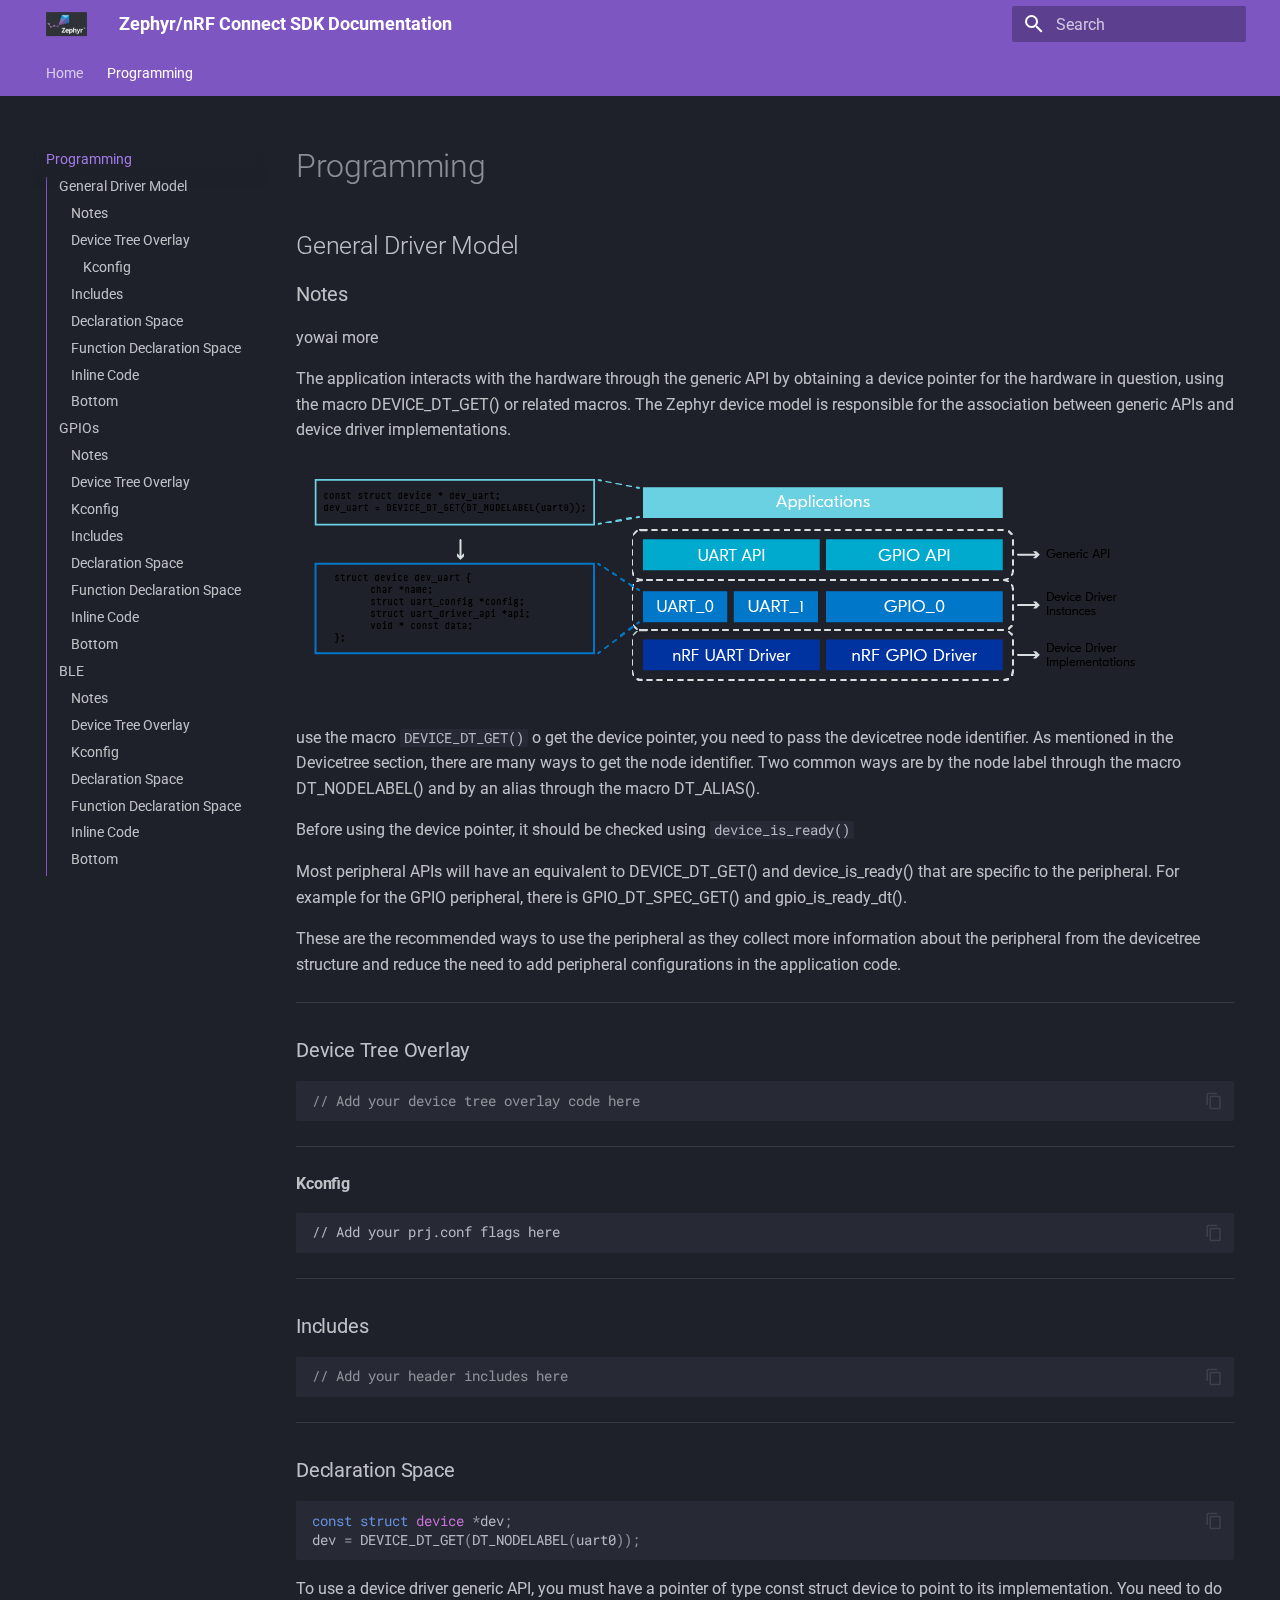
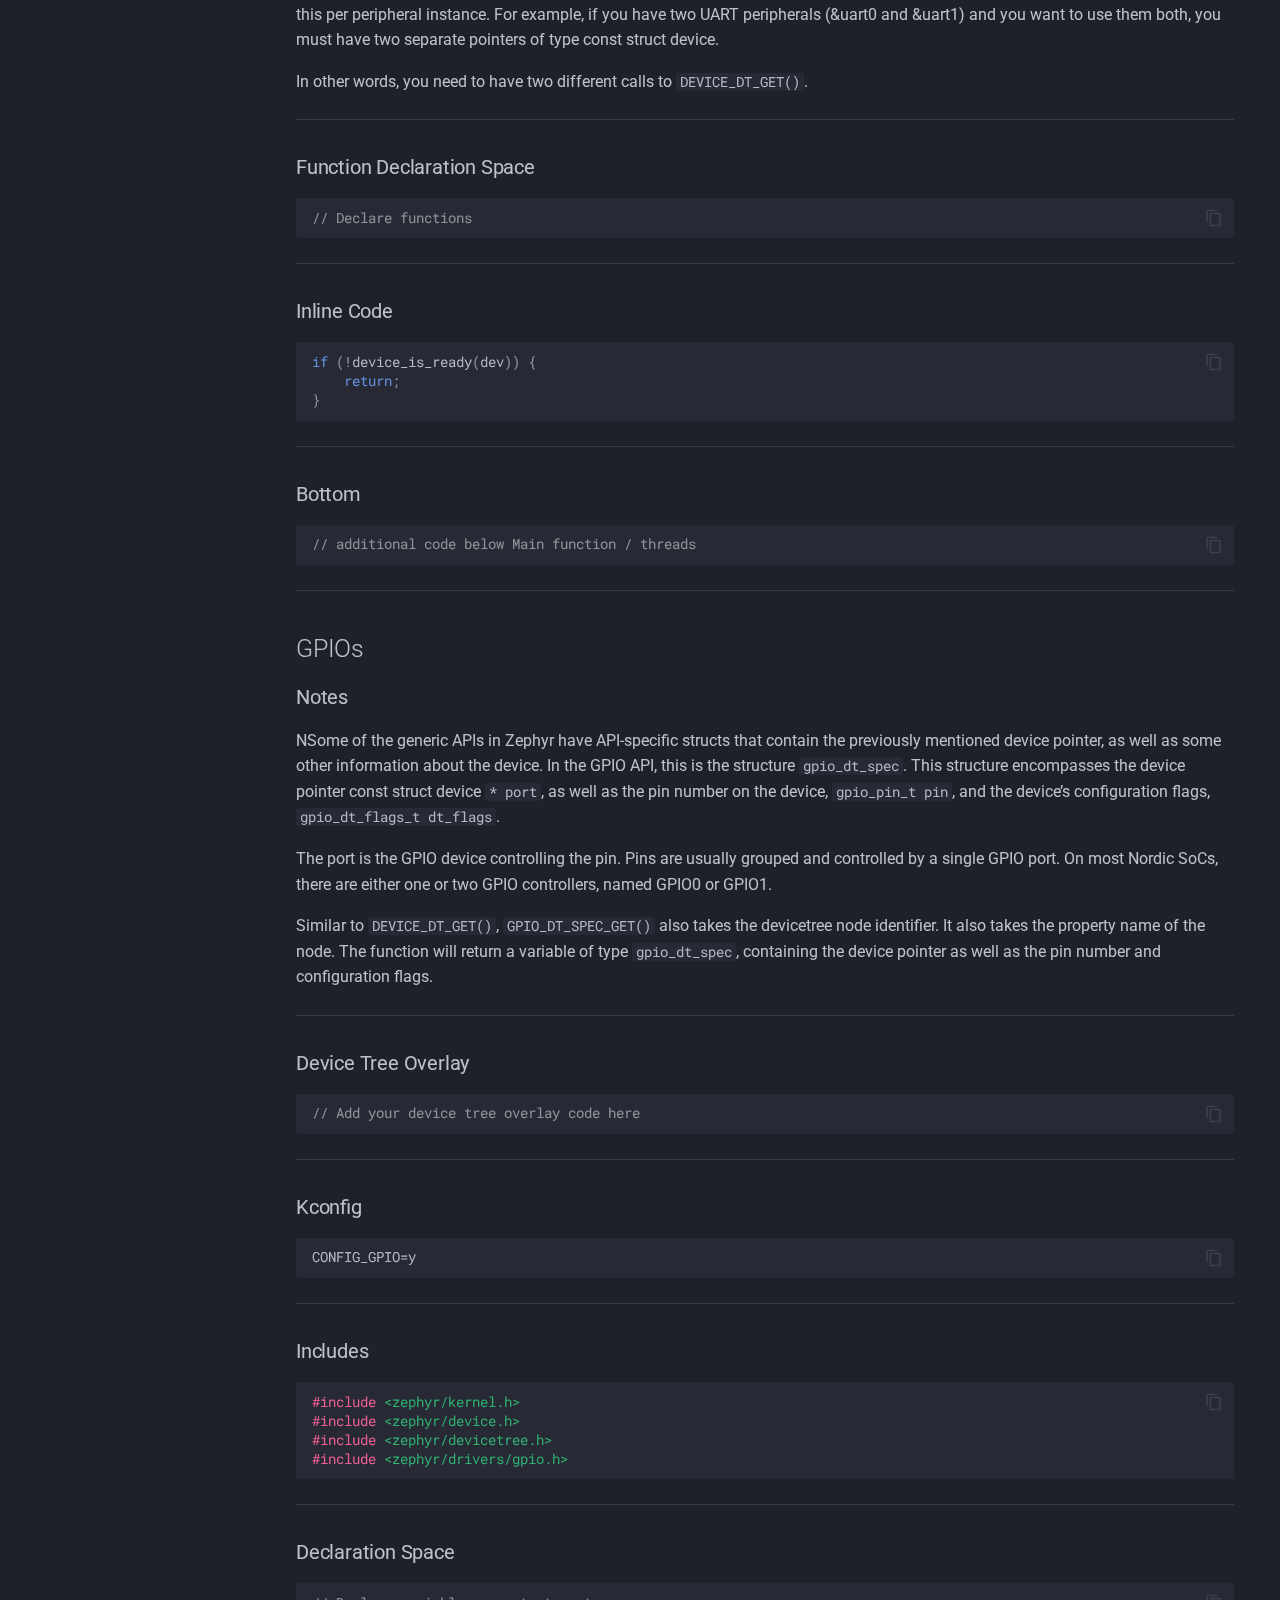
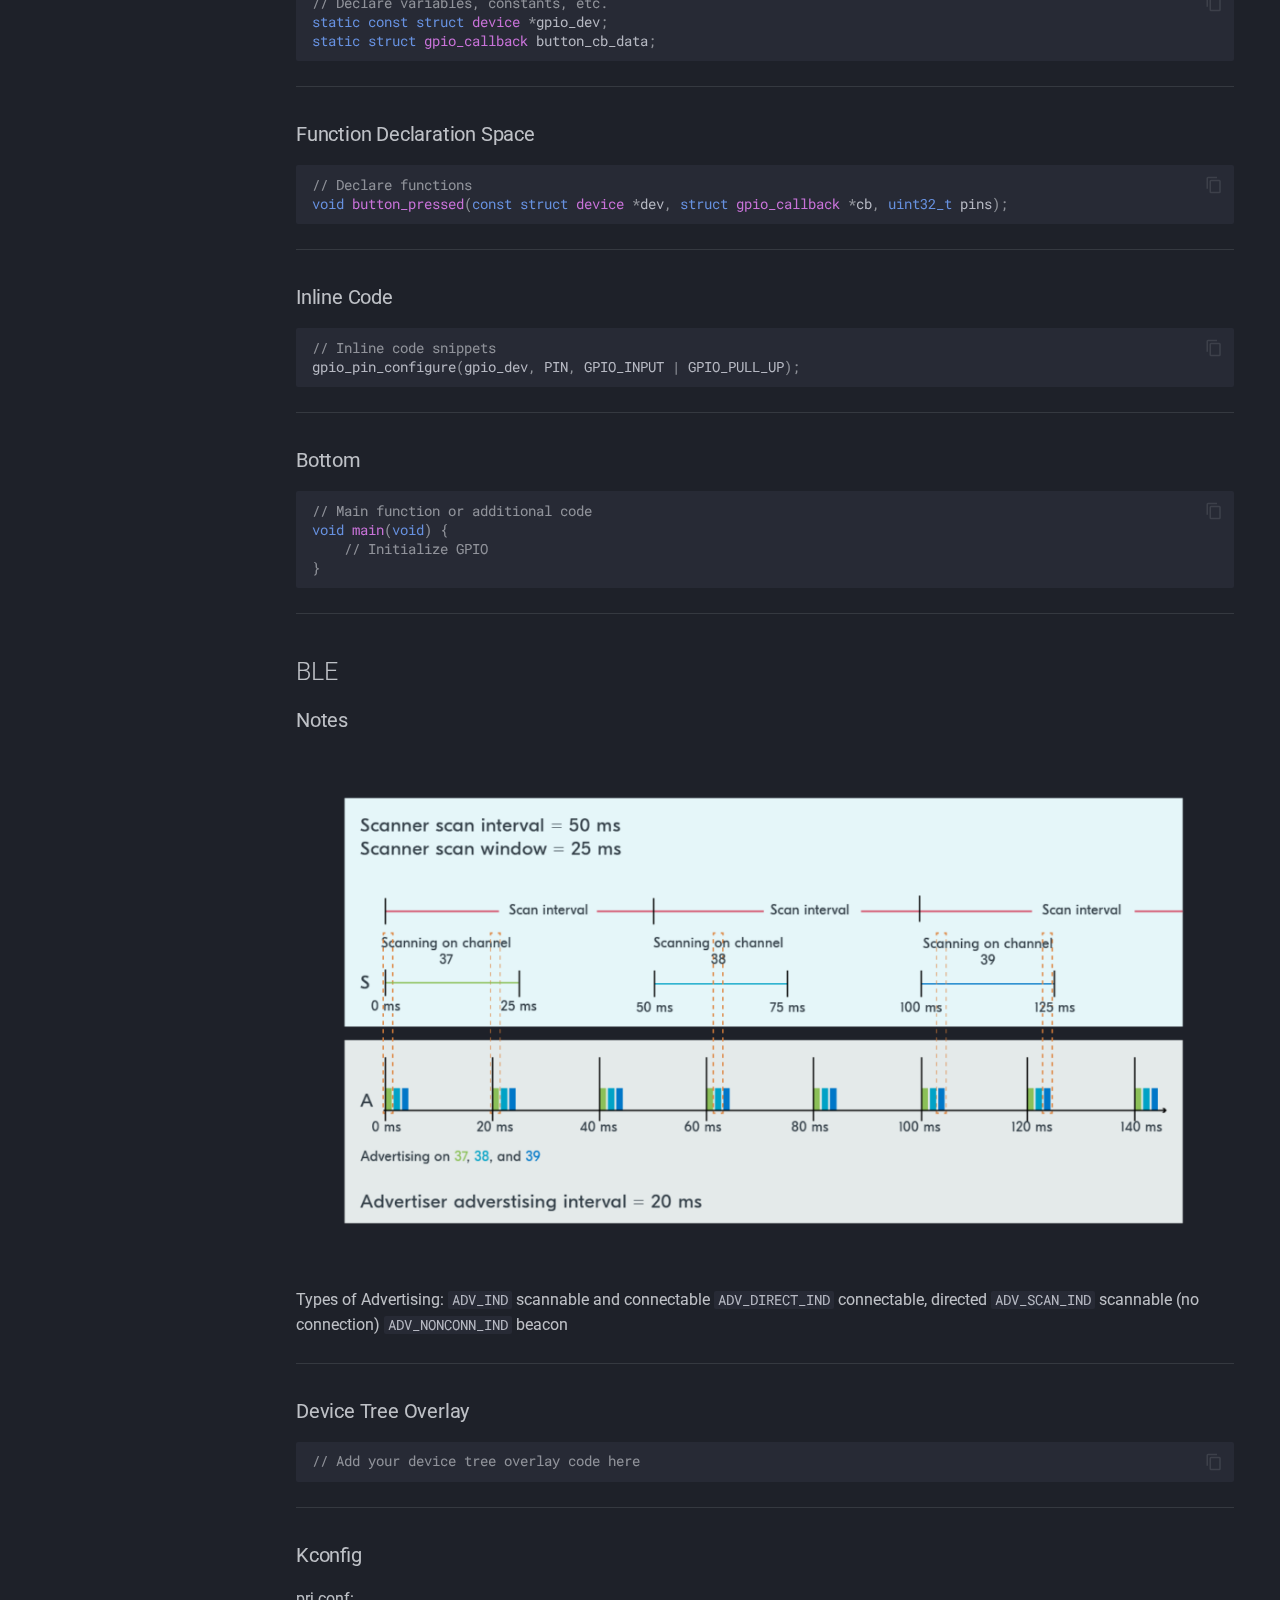
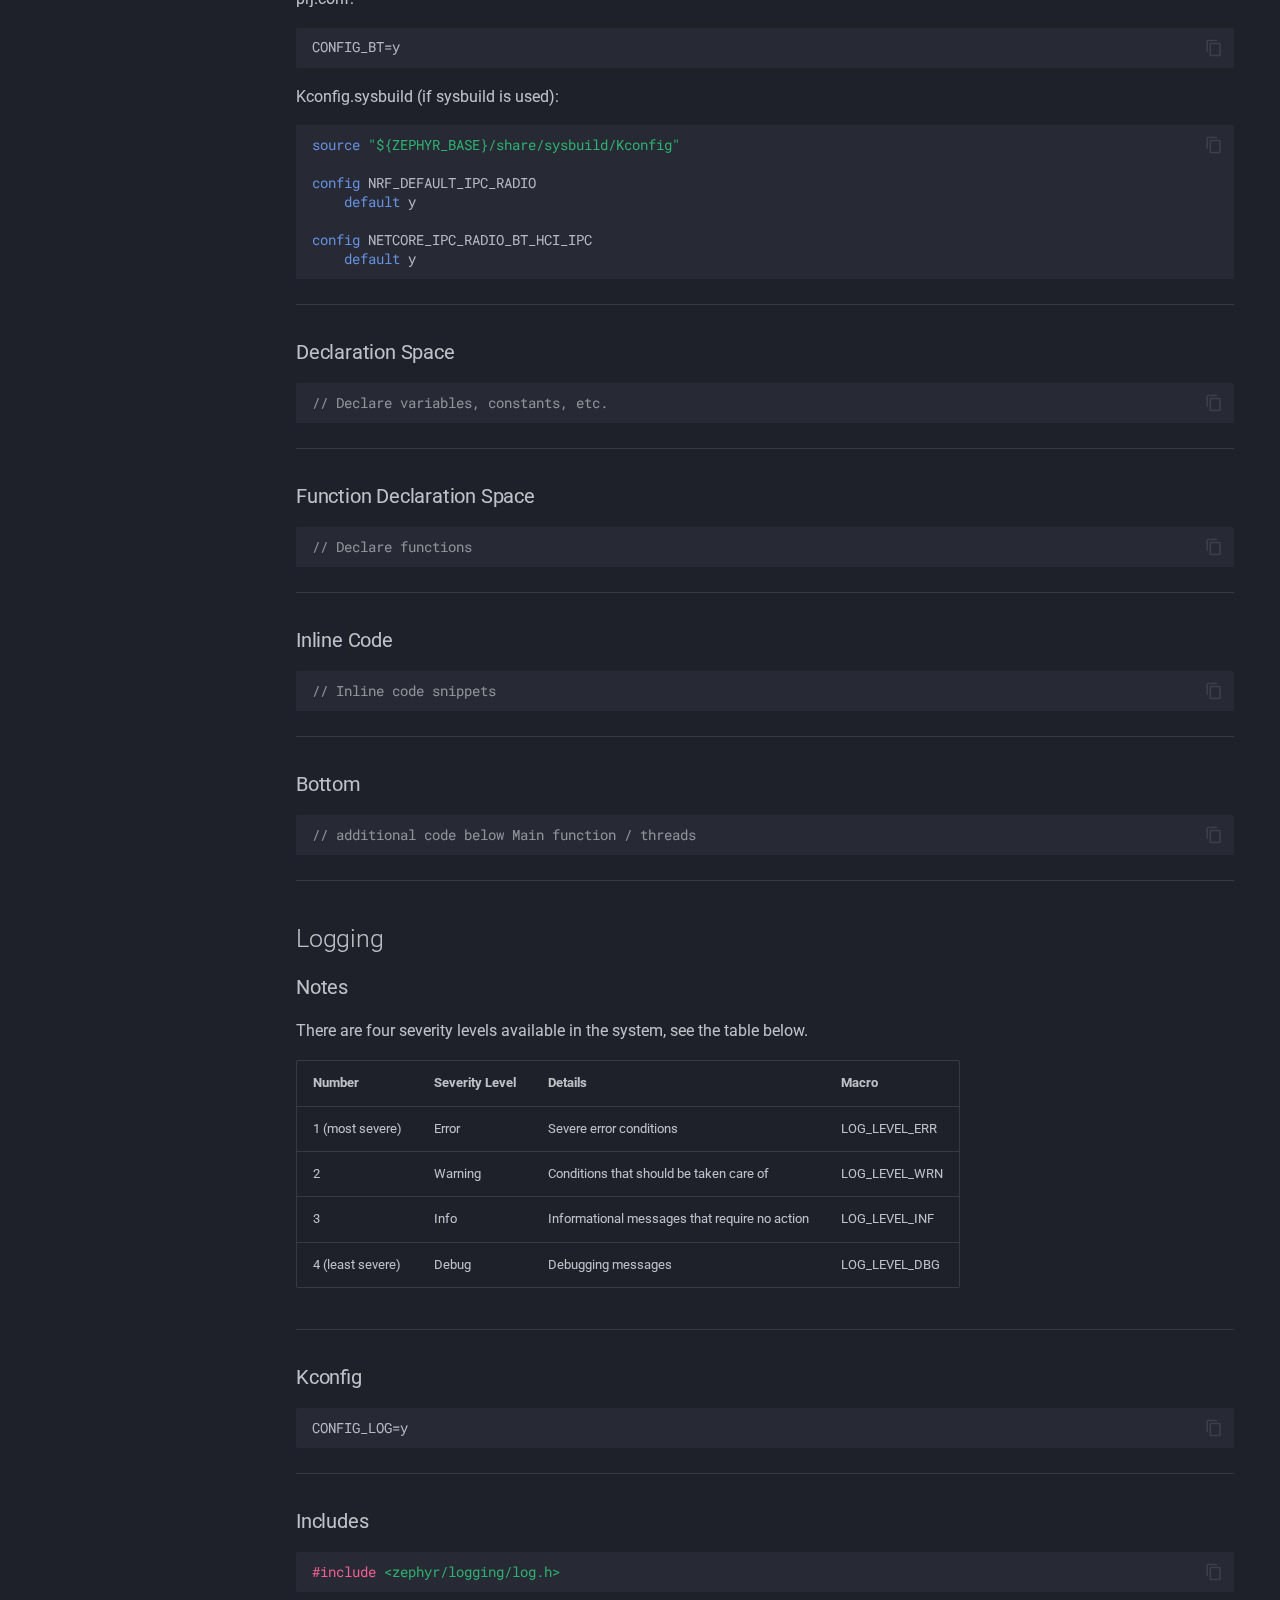
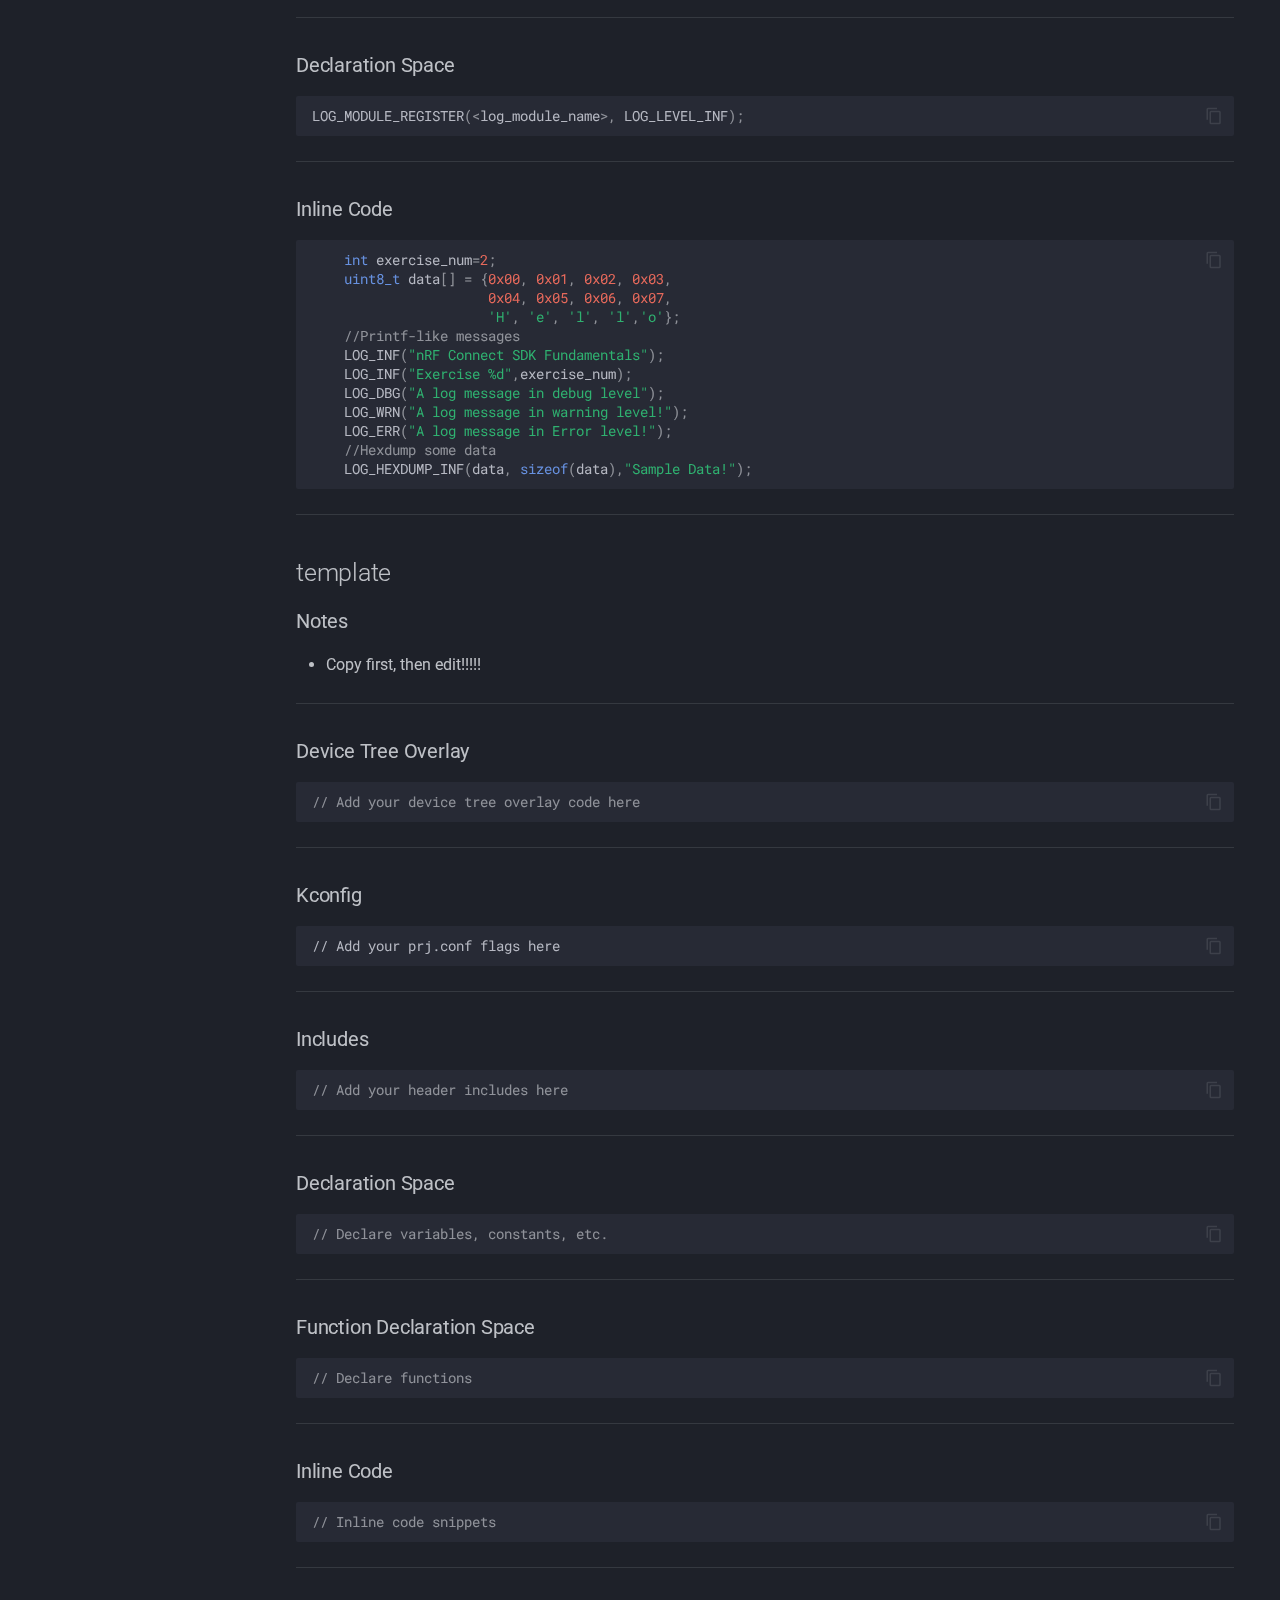
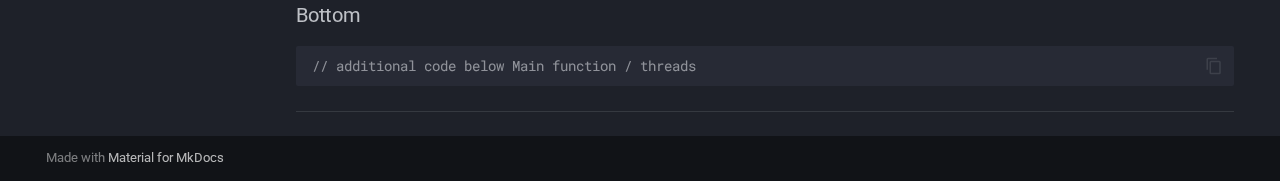
==== commit 7b34dbd2: "Deployed 29608a3 with MkDocs version: 1.6.1" ====
--- a/programming/index.html
+++ b/programming/index.html
@@ -332,57 +332,13 @@
     </span>
   </a>
   
-</li>
+    <nav class="md-nav" aria-label="Device Tree Overlay">
+      <ul class="md-nav__list">
         
           <li class="md-nav__item">
   <a href="#kconfig" class="md-nav__link">
     <span class="md-ellipsis">
       Kconfig
-    </span>
-  </a>
-  
-</li>
-        
-          <li class="md-nav__item">
-  <a href="#includes" class="md-nav__link">
-    <span class="md-ellipsis">
-      Includes
-    </span>
-  </a>
-  
-</li>
-        
-          <li class="md-nav__item">
-  <a href="#declaration-space" class="md-nav__link">
-    <span class="md-ellipsis">
-      Declaration Space
-    </span>
-  </a>
-  
-</li>
-        
-          <li class="md-nav__item">
-  <a href="#function-declaration-space" class="md-nav__link">
-    <span class="md-ellipsis">
-      Function Declaration Space
-    </span>
-  </a>
-  
-</li>
-        
-          <li class="md-nav__item">
-  <a href="#inline-code" class="md-nav__link">
-    <span class="md-ellipsis">
-      Inline Code
-    </span>
-  </a>
-  
-</li>
-        
-          <li class="md-nav__item">
-  <a href="#bottom" class="md-nav__link">
-    <span class="md-ellipsis">
-      Bottom
     </span>
   </a>
   
@@ -392,6 +348,56 @@
     </nav>
   
 </li>
+        
+          <li class="md-nav__item">
+  <a href="#includes" class="md-nav__link">
+    <span class="md-ellipsis">
+      Includes
+    </span>
+  </a>
+  
+</li>
+        
+          <li class="md-nav__item">
+  <a href="#declaration-space" class="md-nav__link">
+    <span class="md-ellipsis">
+      Declaration Space
+    </span>
+  </a>
+  
+</li>
+        
+          <li class="md-nav__item">
+  <a href="#function-declaration-space" class="md-nav__link">
+    <span class="md-ellipsis">
+      Function Declaration Space
+    </span>
+  </a>
+  
+</li>
+        
+          <li class="md-nav__item">
+  <a href="#inline-code" class="md-nav__link">
+    <span class="md-ellipsis">
+      Inline Code
+    </span>
+  </a>
+  
+</li>
+        
+          <li class="md-nav__item">
+  <a href="#bottom" class="md-nav__link">
+    <span class="md-ellipsis">
+      Bottom
+    </span>
+  </a>
+  
+</li>
+        
+      </ul>
+    </nav>
+  
+</li>
       
         <li class="md-nav__item">
   <a href="#gpios" class="md-nav__link">
@@ -518,15 +524,6 @@
 </li>
         
           <li class="md-nav__item">
-  <a href="#includes_2" class="md-nav__link">
-    <span class="md-ellipsis">
-      Includes
-    </span>
-  </a>
-  
-</li>
-        
-          <li class="md-nav__item">
   <a href="#declaration-space_2" class="md-nav__link">
     <span class="md-ellipsis">
       Declaration Space
@@ -568,6 +565,66 @@
 </li>
       
         <li class="md-nav__item">
+  <a href="#logging" class="md-nav__link">
+    <span class="md-ellipsis">
+      Logging
+    </span>
+  </a>
+  
+    <nav class="md-nav" aria-label="Logging">
+      <ul class="md-nav__list">
+        
+          <li class="md-nav__item">
+  <a href="#notes_3" class="md-nav__link">
+    <span class="md-ellipsis">
+      Notes
+    </span>
+  </a>
+  
+</li>
+        
+          <li class="md-nav__item">
+  <a href="#kconfig_3" class="md-nav__link">
+    <span class="md-ellipsis">
+      Kconfig
+    </span>
+  </a>
+  
+</li>
+        
+          <li class="md-nav__item">
+  <a href="#includes_2" class="md-nav__link">
+    <span class="md-ellipsis">
+      Includes
+    </span>
+  </a>
+  
+</li>
+        
+          <li class="md-nav__item">
+  <a href="#declaration-space_3" class="md-nav__link">
+    <span class="md-ellipsis">
+      Declaration Space
+    </span>
+  </a>
+  
+</li>
+        
+          <li class="md-nav__item">
+  <a href="#inline-code_3" class="md-nav__link">
+    <span class="md-ellipsis">
+      Inline Code
+    </span>
+  </a>
+  
+</li>
+        
+      </ul>
+    </nav>
+  
+</li>
+      
+        <li class="md-nav__item">
   <a href="#template" class="md-nav__link">
     <span class="md-ellipsis">
       template
@@ -578,7 +635,7 @@
       <ul class="md-nav__list">
         
           <li class="md-nav__item">
-  <a href="#notes_3" class="md-nav__link">
+  <a href="#notes_4" class="md-nav__link">
     <span class="md-ellipsis">
       Notes
     </span>
@@ -596,7 +653,7 @@
 </li>
         
           <li class="md-nav__item">
-  <a href="#kconfig_3" class="md-nav__link">
+  <a href="#kconfig_4" class="md-nav__link">
     <span class="md-ellipsis">
       Kconfig
     </span>
@@ -614,7 +671,7 @@
 </li>
         
           <li class="md-nav__item">
-  <a href="#declaration-space_3" class="md-nav__link">
+  <a href="#declaration-space_4" class="md-nav__link">
     <span class="md-ellipsis">
       Declaration Space
     </span>
@@ -632,7 +689,7 @@
 </li>
         
           <li class="md-nav__item">
-  <a href="#inline-code_3" class="md-nav__link">
+  <a href="#inline-code_4" class="md-nav__link">
     <span class="md-ellipsis">
       Inline Code
     </span>
@@ -699,7 +756,7 @@
 <div class="language-dts highlight"><pre><span></span><code><span id="__span-0-1"><a id="__codelineno-0-1" name="__codelineno-0-1" href="#__codelineno-0-1"></a><span class="c1">// Add your device tree overlay code here</span>
 </span></code></pre></div>
 <hr />
-<h3 id="kconfig">Kconfig</h3>
+<h4 id="kconfig">Kconfig</h4>
 <div class="language-kconfig highlight"><pre><span></span><code><span id="__span-1-1"><a id="__codelineno-1-1" name="__codelineno-1-1" href="#__codelineno-1-1"></a>//<span class="w"> </span>Add<span class="w"> </span>your<span class="w"> </span>prj.conf<span class="w"> </span>flags<span class="w"> </span>here
 </span></code></pre></div>
 <hr />
@@ -777,19 +834,30 @@
 <hr />
 <h2 id="ble">BLE</h2>
 <h3 id="notes_2">Notes</h3>
-<p><img alt="advertising" src="../assets/advertising.png" title="Advertising and Scanning Intervals" /></p>
+<p><img alt="advertising" src="../assets/advertising.png" title="Advertising and Scanning Intervals" />
+Types of Advertising:
+<code>ADV_IND</code> scannable and connectable
+<code>ADV_DIRECT_IND</code> connectable, directed
+<code>ADV_SCAN_IND</code> scannable (no connection)
+<code>ADV_NONCONN_IND</code> beacon</p>
 <hr />
 <h3 id="device-tree-overlay_2">Device Tree Overlay</h3>
 <div class="language-dts highlight"><pre><span></span><code><span id="__span-14-1"><a id="__codelineno-14-1" name="__codelineno-14-1" href="#__codelineno-14-1"></a><span class="c1">// Add your device tree overlay code here</span>
 </span></code></pre></div>
 <hr />
 <h3 id="kconfig_2">Kconfig</h3>
-<div class="language-kconfig highlight"><pre><span></span><code><span id="__span-15-1"><a id="__codelineno-15-1" name="__codelineno-15-1" href="#__codelineno-15-1"></a>//<span class="w"> </span>Add<span class="w"> </span>your<span class="w"> </span>prj.conf<span class="w"> </span>flags<span class="w"> </span>here
-</span></code></pre></div>
-<hr />
-<h3 id="includes_2">Includes</h3>
-<div class="language-c highlight"><pre><span></span><code><span id="__span-16-1"><a id="__codelineno-16-1" name="__codelineno-16-1" href="#__codelineno-16-1"></a><span class="c1">// Add your header includes here</span>
-</span></code></pre></div>
+<p>prj.conf:</p>
+<div class="language-kconfig highlight"><pre><span></span><code><span id="__span-15-1"><a id="__codelineno-15-1" name="__codelineno-15-1" href="#__codelineno-15-1"></a>CONFIG_BT=y
+</span></code></pre></div>
+<p>Kconfig.sysbuild (if sysbuild is used):
+<div class="language-kconfig highlight"><pre><span></span><code><span id="__span-16-1"><a id="__codelineno-16-1" name="__codelineno-16-1" href="#__codelineno-16-1"></a><span class="k">source</span><span class="w"> </span><span class="s2">&quot;${ZEPHYR_BASE}/share/sysbuild/Kconfig&quot;</span>
+</span><span id="__span-16-2"><a id="__codelineno-16-2" name="__codelineno-16-2" href="#__codelineno-16-2"></a>
+</span><span id="__span-16-3"><a id="__codelineno-16-3" name="__codelineno-16-3" href="#__codelineno-16-3"></a><span class="k">config</span><span class="w"> </span>NRF_DEFAULT_IPC_RADIO
+</span><span id="__span-16-4"><a id="__codelineno-16-4" name="__codelineno-16-4" href="#__codelineno-16-4"></a><span class="w">    </span><span class="k">default</span><span class="w"> </span>y
+</span><span id="__span-16-5"><a id="__codelineno-16-5" name="__codelineno-16-5" href="#__codelineno-16-5"></a>
+</span><span id="__span-16-6"><a id="__codelineno-16-6" name="__codelineno-16-6" href="#__codelineno-16-6"></a><span class="k">config</span><span class="w"> </span>NETCORE_IPC_RADIO_BT_HCI_IPC
+</span><span id="__span-16-7"><a id="__codelineno-16-7" name="__codelineno-16-7" href="#__codelineno-16-7"></a><span class="w">    </span><span class="k">default</span><span class="w"> </span>y
+</span></code></pre></div></p>
 <hr />
 <h3 id="declaration-space_2">Declaration Space</h3>
 <div class="language-c highlight"><pre><span></span><code><span id="__span-17-1"><a id="__codelineno-17-1" name="__codelineno-17-1" href="#__codelineno-17-1"></a><span class="c1">// Declare variables, constants, etc.</span>
@@ -807,38 +875,105 @@
 <div class="language-c highlight"><pre><span></span><code><span id="__span-20-1"><a id="__codelineno-20-1" name="__codelineno-20-1" href="#__codelineno-20-1"></a><span class="c1">// additional code below Main function / threads</span>
 </span></code></pre></div>
 <hr />
+<h2 id="logging">Logging</h2>
+<h3 id="notes_3">Notes</h3>
+<p>There are four severity levels available in the system, see the table below.</p>
+<table>
+<thead>
+<tr>
+<th style="text-align: left;">Number</th>
+<th style="text-align: left;">Severity Level</th>
+<th style="text-align: left;">Details</th>
+<th style="text-align: left;">Macro</th>
+</tr>
+</thead>
+<tbody>
+<tr>
+<td style="text-align: left;">1 (most severe)</td>
+<td style="text-align: left;">Error</td>
+<td style="text-align: left;">Severe error conditions</td>
+<td style="text-align: left;">LOG_LEVEL_ERR</td>
+</tr>
+<tr>
+<td style="text-align: left;">2</td>
+<td style="text-align: left;">Warning</td>
+<td style="text-align: left;">Conditions that should be taken care of</td>
+<td style="text-align: left;">LOG_LEVEL_WRN</td>
+</tr>
+<tr>
+<td style="text-align: left;">3</td>
+<td style="text-align: left;">Info</td>
+<td style="text-align: left;">Informational messages that require no action</td>
+<td style="text-align: left;">LOG_LEVEL_INF</td>
+</tr>
+<tr>
+<td style="text-align: left;">4 (least severe)</td>
+<td style="text-align: left;">Debug</td>
+<td style="text-align: left;">Debugging messages</td>
+<td style="text-align: left;">LOG_LEVEL_DBG</td>
+</tr>
+</tbody>
+</table>
+<hr />
+<h3 id="kconfig_3">Kconfig</h3>
+<div class="language-kconfig highlight"><pre><span></span><code><span id="__span-21-1"><a id="__codelineno-21-1" name="__codelineno-21-1" href="#__codelineno-21-1"></a>CONFIG_LOG=y
+</span></code></pre></div>
+<hr />
+<h3 id="includes_2">Includes</h3>
+<div class="language-c highlight"><pre><span></span><code><span id="__span-22-1"><a id="__codelineno-22-1" name="__codelineno-22-1" href="#__codelineno-22-1"></a><span class="cp">#include</span><span class="w"> </span><span class="cpf">&lt;zephyr/logging/log.h&gt;</span>
+</span></code></pre></div>
+<hr />
+<h3 id="declaration-space_3">Declaration Space</h3>
+<div class="language-c highlight"><pre><span></span><code><span id="__span-23-1"><a id="__codelineno-23-1" name="__codelineno-23-1" href="#__codelineno-23-1"></a><span class="n">LOG_MODULE_REGISTER</span><span class="p">(</span><span class="o">&lt;</span><span class="n">log_module_name</span><span class="o">&gt;</span><span class="p">,</span><span class="w"> </span><span class="n">LOG_LEVEL_INF</span><span class="p">);</span>
+</span></code></pre></div>
+<hr />
+<h3 id="inline-code_3">Inline Code</h3>
+<div class="language-c highlight"><pre><span></span><code><span id="__span-24-1"><a id="__codelineno-24-1" name="__codelineno-24-1" href="#__codelineno-24-1"></a><span class="w">    </span><span class="kt">int</span><span class="w"> </span><span class="n">exercise_num</span><span class="o">=</span><span class="mi">2</span><span class="p">;</span>
+</span><span id="__span-24-2"><a id="__codelineno-24-2" name="__codelineno-24-2" href="#__codelineno-24-2"></a><span class="w">    </span><span class="kt">uint8_t</span><span class="w"> </span><span class="n">data</span><span class="p">[]</span><span class="w"> </span><span class="o">=</span><span class="w"> </span><span class="p">{</span><span class="mh">0x00</span><span class="p">,</span><span class="w"> </span><span class="mh">0x01</span><span class="p">,</span><span class="w"> </span><span class="mh">0x02</span><span class="p">,</span><span class="w"> </span><span class="mh">0x03</span><span class="p">,</span>
+</span><span id="__span-24-3"><a id="__codelineno-24-3" name="__codelineno-24-3" href="#__codelineno-24-3"></a><span class="w">                      </span><span class="mh">0x04</span><span class="p">,</span><span class="w"> </span><span class="mh">0x05</span><span class="p">,</span><span class="w"> </span><span class="mh">0x06</span><span class="p">,</span><span class="w"> </span><span class="mh">0x07</span><span class="p">,</span>
+</span><span id="__span-24-4"><a id="__codelineno-24-4" name="__codelineno-24-4" href="#__codelineno-24-4"></a><span class="w">                      </span><span class="sc">&#39;H&#39;</span><span class="p">,</span><span class="w"> </span><span class="sc">&#39;e&#39;</span><span class="p">,</span><span class="w"> </span><span class="sc">&#39;l&#39;</span><span class="p">,</span><span class="w"> </span><span class="sc">&#39;l&#39;</span><span class="p">,</span><span class="sc">&#39;o&#39;</span><span class="p">};</span>
+</span><span id="__span-24-5"><a id="__codelineno-24-5" name="__codelineno-24-5" href="#__codelineno-24-5"></a><span class="w">    </span><span class="c1">//Printf-like messages</span>
+</span><span id="__span-24-6"><a id="__codelineno-24-6" name="__codelineno-24-6" href="#__codelineno-24-6"></a><span class="w">    </span><span class="n">LOG_INF</span><span class="p">(</span><span class="s">&quot;nRF Connect SDK Fundamentals&quot;</span><span class="p">);</span>
+</span><span id="__span-24-7"><a id="__codelineno-24-7" name="__codelineno-24-7" href="#__codelineno-24-7"></a><span class="w">    </span><span class="n">LOG_INF</span><span class="p">(</span><span class="s">&quot;Exercise %d&quot;</span><span class="p">,</span><span class="n">exercise_num</span><span class="p">);</span><span class="w">    </span>
+</span><span id="__span-24-8"><a id="__codelineno-24-8" name="__codelineno-24-8" href="#__codelineno-24-8"></a><span class="w">    </span><span class="n">LOG_DBG</span><span class="p">(</span><span class="s">&quot;A log message in debug level&quot;</span><span class="p">);</span>
+</span><span id="__span-24-9"><a id="__codelineno-24-9" name="__codelineno-24-9" href="#__codelineno-24-9"></a><span class="w">    </span><span class="n">LOG_WRN</span><span class="p">(</span><span class="s">&quot;A log message in warning level!&quot;</span><span class="p">);</span>
+</span><span id="__span-24-10"><a id="__codelineno-24-10" name="__codelineno-24-10" href="#__codelineno-24-10"></a><span class="w">    </span><span class="n">LOG_ERR</span><span class="p">(</span><span class="s">&quot;A log message in Error level!&quot;</span><span class="p">);</span>
+</span><span id="__span-24-11"><a id="__codelineno-24-11" name="__codelineno-24-11" href="#__codelineno-24-11"></a><span class="w">    </span><span class="c1">//Hexdump some data</span>
+</span><span id="__span-24-12"><a id="__codelineno-24-12" name="__codelineno-24-12" href="#__codelineno-24-12"></a><span class="w">    </span><span class="n">LOG_HEXDUMP_INF</span><span class="p">(</span><span class="n">data</span><span class="p">,</span><span class="w"> </span><span class="k">sizeof</span><span class="p">(</span><span class="n">data</span><span class="p">),</span><span class="s">&quot;Sample Data!&quot;</span><span class="p">);</span>
+</span></code></pre></div>
+<hr />
 <h2 id="template">template</h2>
-<h3 id="notes_3">Notes</h3>
+<h3 id="notes_4">Notes</h3>
 <ul>
 <li>Copy first, then edit!!!!!</li>
 </ul>
 <hr />
 <h3 id="device-tree-overlay_3">Device Tree Overlay</h3>
-<div class="language-dts highlight"><pre><span></span><code><span id="__span-21-1"><a id="__codelineno-21-1" name="__codelineno-21-1" href="#__codelineno-21-1"></a><span class="c1">// Add your device tree overlay code here</span>
-</span></code></pre></div>
-<hr />
-<h3 id="kconfig_3">Kconfig</h3>
-<div class="language-kconfig highlight"><pre><span></span><code><span id="__span-22-1"><a id="__codelineno-22-1" name="__codelineno-22-1" href="#__codelineno-22-1"></a>//<span class="w"> </span>Add<span class="w"> </span>your<span class="w"> </span>prj.conf<span class="w"> </span>flags<span class="w"> </span>here
+<div class="language-dts highlight"><pre><span></span><code><span id="__span-25-1"><a id="__codelineno-25-1" name="__codelineno-25-1" href="#__codelineno-25-1"></a><span class="c1">// Add your device tree overlay code here</span>
+</span></code></pre></div>
+<hr />
+<h3 id="kconfig_4">Kconfig</h3>
+<div class="language-kconfig highlight"><pre><span></span><code><span id="__span-26-1"><a id="__codelineno-26-1" name="__codelineno-26-1" href="#__codelineno-26-1"></a>//<span class="w"> </span>Add<span class="w"> </span>your<span class="w"> </span>prj.conf<span class="w"> </span>flags<span class="w"> </span>here
 </span></code></pre></div>
 <hr />
 <h3 id="includes_3">Includes</h3>
-<div class="language-c highlight"><pre><span></span><code><span id="__span-23-1"><a id="__codelineno-23-1" name="__codelineno-23-1" href="#__codelineno-23-1"></a><span class="c1">// Add your header includes here</span>
-</span></code></pre></div>
-<hr />
-<h3 id="declaration-space_3">Declaration Space</h3>
-<div class="language-c highlight"><pre><span></span><code><span id="__span-24-1"><a id="__codelineno-24-1" name="__codelineno-24-1" href="#__codelineno-24-1"></a><span class="c1">// Declare variables, constants, etc.</span>
+<div class="language-c highlight"><pre><span></span><code><span id="__span-27-1"><a id="__codelineno-27-1" name="__codelineno-27-1" href="#__codelineno-27-1"></a><span class="c1">// Add your header includes here</span>
+</span></code></pre></div>
+<hr />
+<h3 id="declaration-space_4">Declaration Space</h3>
+<div class="language-c highlight"><pre><span></span><code><span id="__span-28-1"><a id="__codelineno-28-1" name="__codelineno-28-1" href="#__codelineno-28-1"></a><span class="c1">// Declare variables, constants, etc.</span>
 </span></code></pre></div>
 <hr />
 <h3 id="function-declaration-space_3">Function Declaration Space</h3>
-<div class="language-c highlight"><pre><span></span><code><span id="__span-25-1"><a id="__codelineno-25-1" name="__codelineno-25-1" href="#__codelineno-25-1"></a><span class="c1">// Declare functions</span>
-</span></code></pre></div>
-<hr />
-<h3 id="inline-code_3">Inline Code</h3>
-<div class="language-c highlight"><pre><span></span><code><span id="__span-26-1"><a id="__codelineno-26-1" name="__codelineno-26-1" href="#__codelineno-26-1"></a><span class="c1">// Inline code snippets</span>
+<div class="language-c highlight"><pre><span></span><code><span id="__span-29-1"><a id="__codelineno-29-1" name="__codelineno-29-1" href="#__codelineno-29-1"></a><span class="c1">// Declare functions</span>
+</span></code></pre></div>
+<hr />
+<h3 id="inline-code_4">Inline Code</h3>
+<div class="language-c highlight"><pre><span></span><code><span id="__span-30-1"><a id="__codelineno-30-1" name="__codelineno-30-1" href="#__codelineno-30-1"></a><span class="c1">// Inline code snippets</span>
 </span></code></pre></div>
 <hr />
 <h3 id="bottom_3">Bottom</h3>
-<div class="language-c highlight"><pre><span></span><code><span id="__span-27-1"><a id="__codelineno-27-1" name="__codelineno-27-1" href="#__codelineno-27-1"></a><span class="c1">// additional code below Main function / threads</span>
+<div class="language-c highlight"><pre><span></span><code><span id="__span-31-1"><a id="__codelineno-31-1" name="__codelineno-31-1" href="#__codelineno-31-1"></a><span class="c1">// additional code below Main function / threads</span>
 </span></code></pre></div>
 <hr />
 
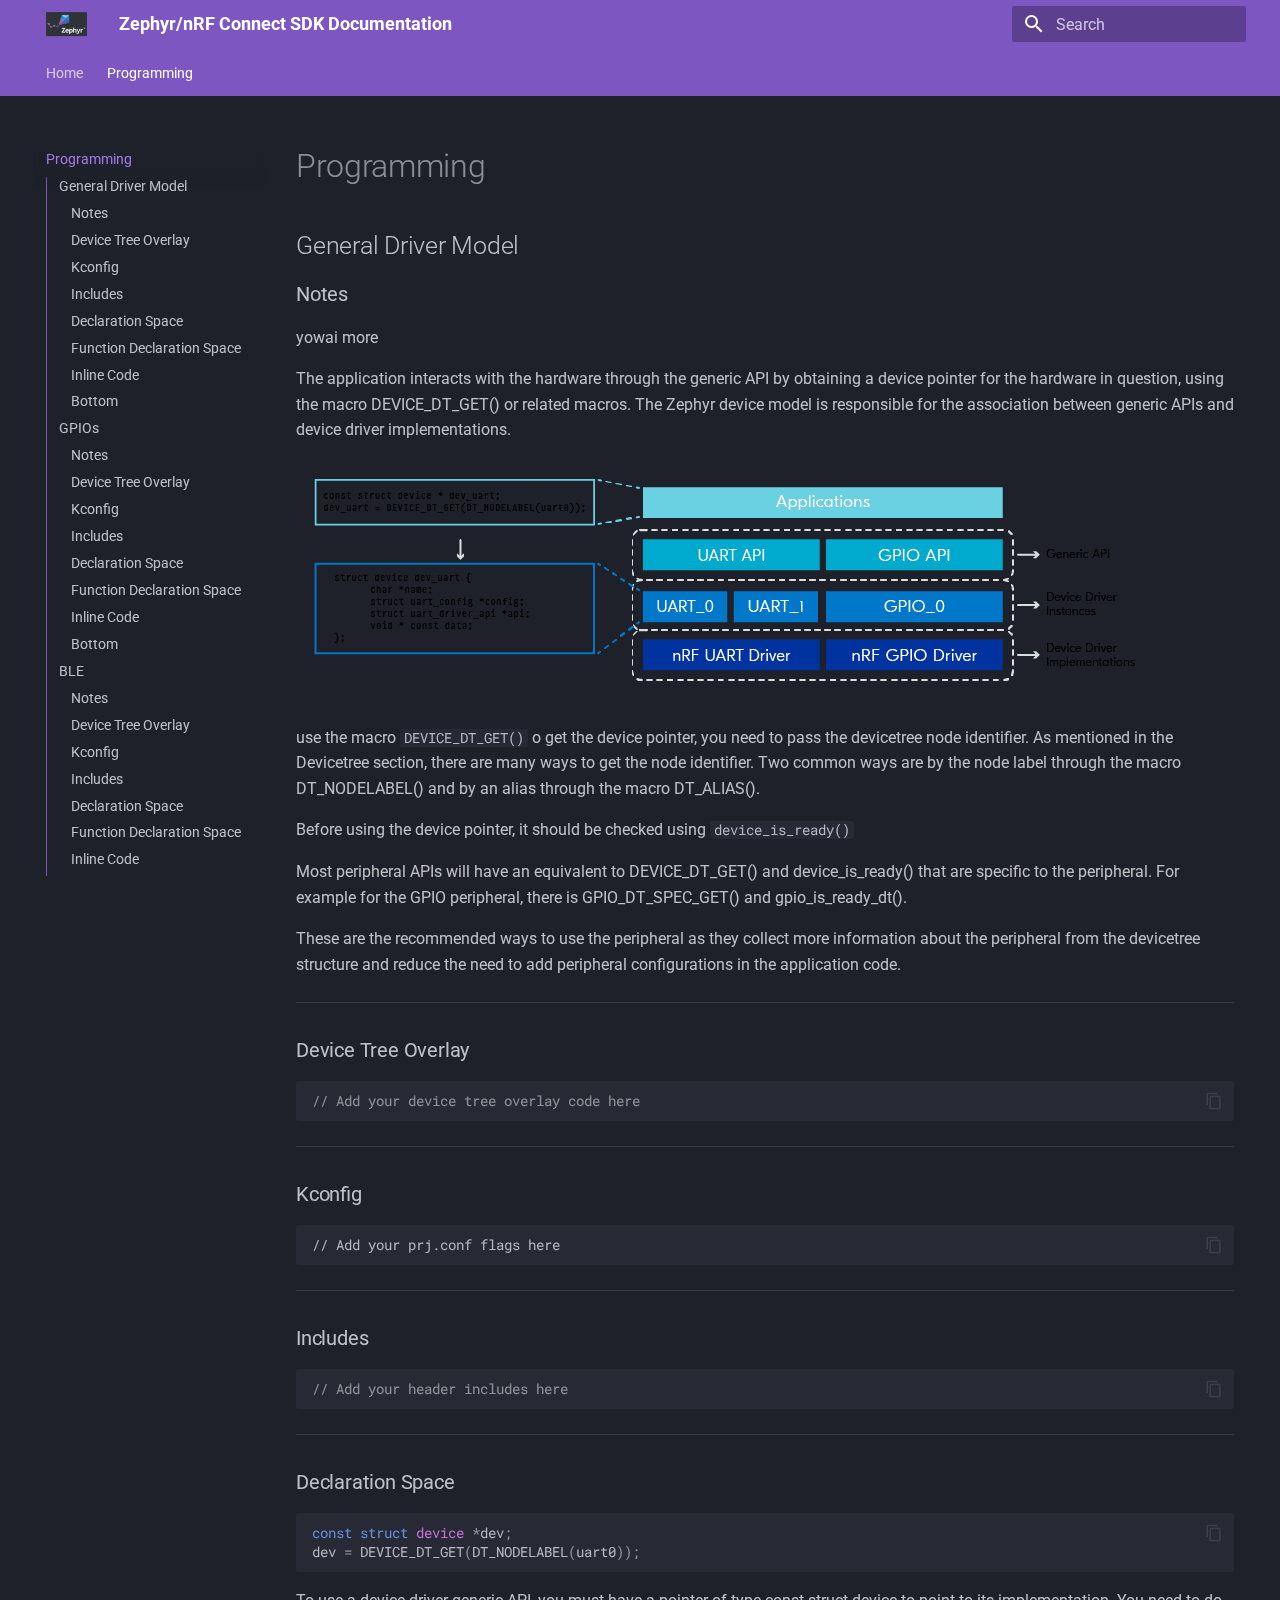
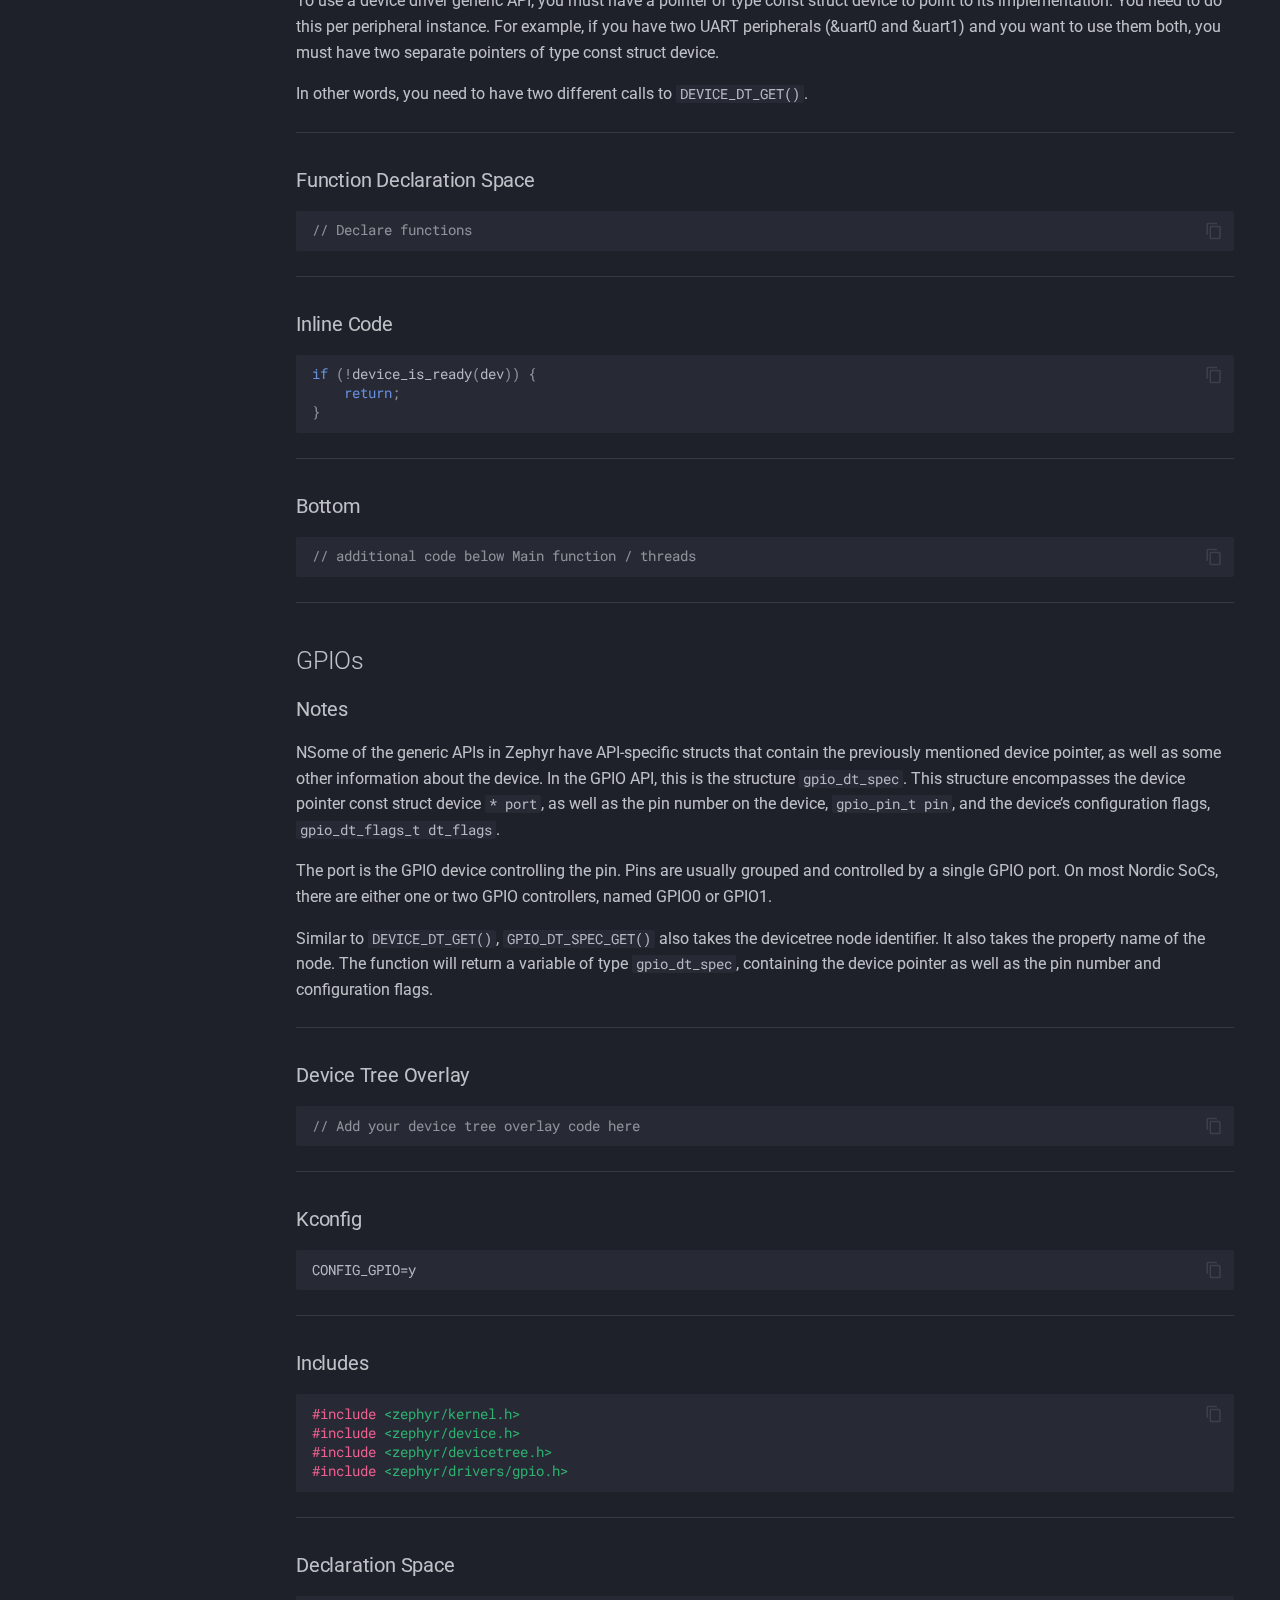
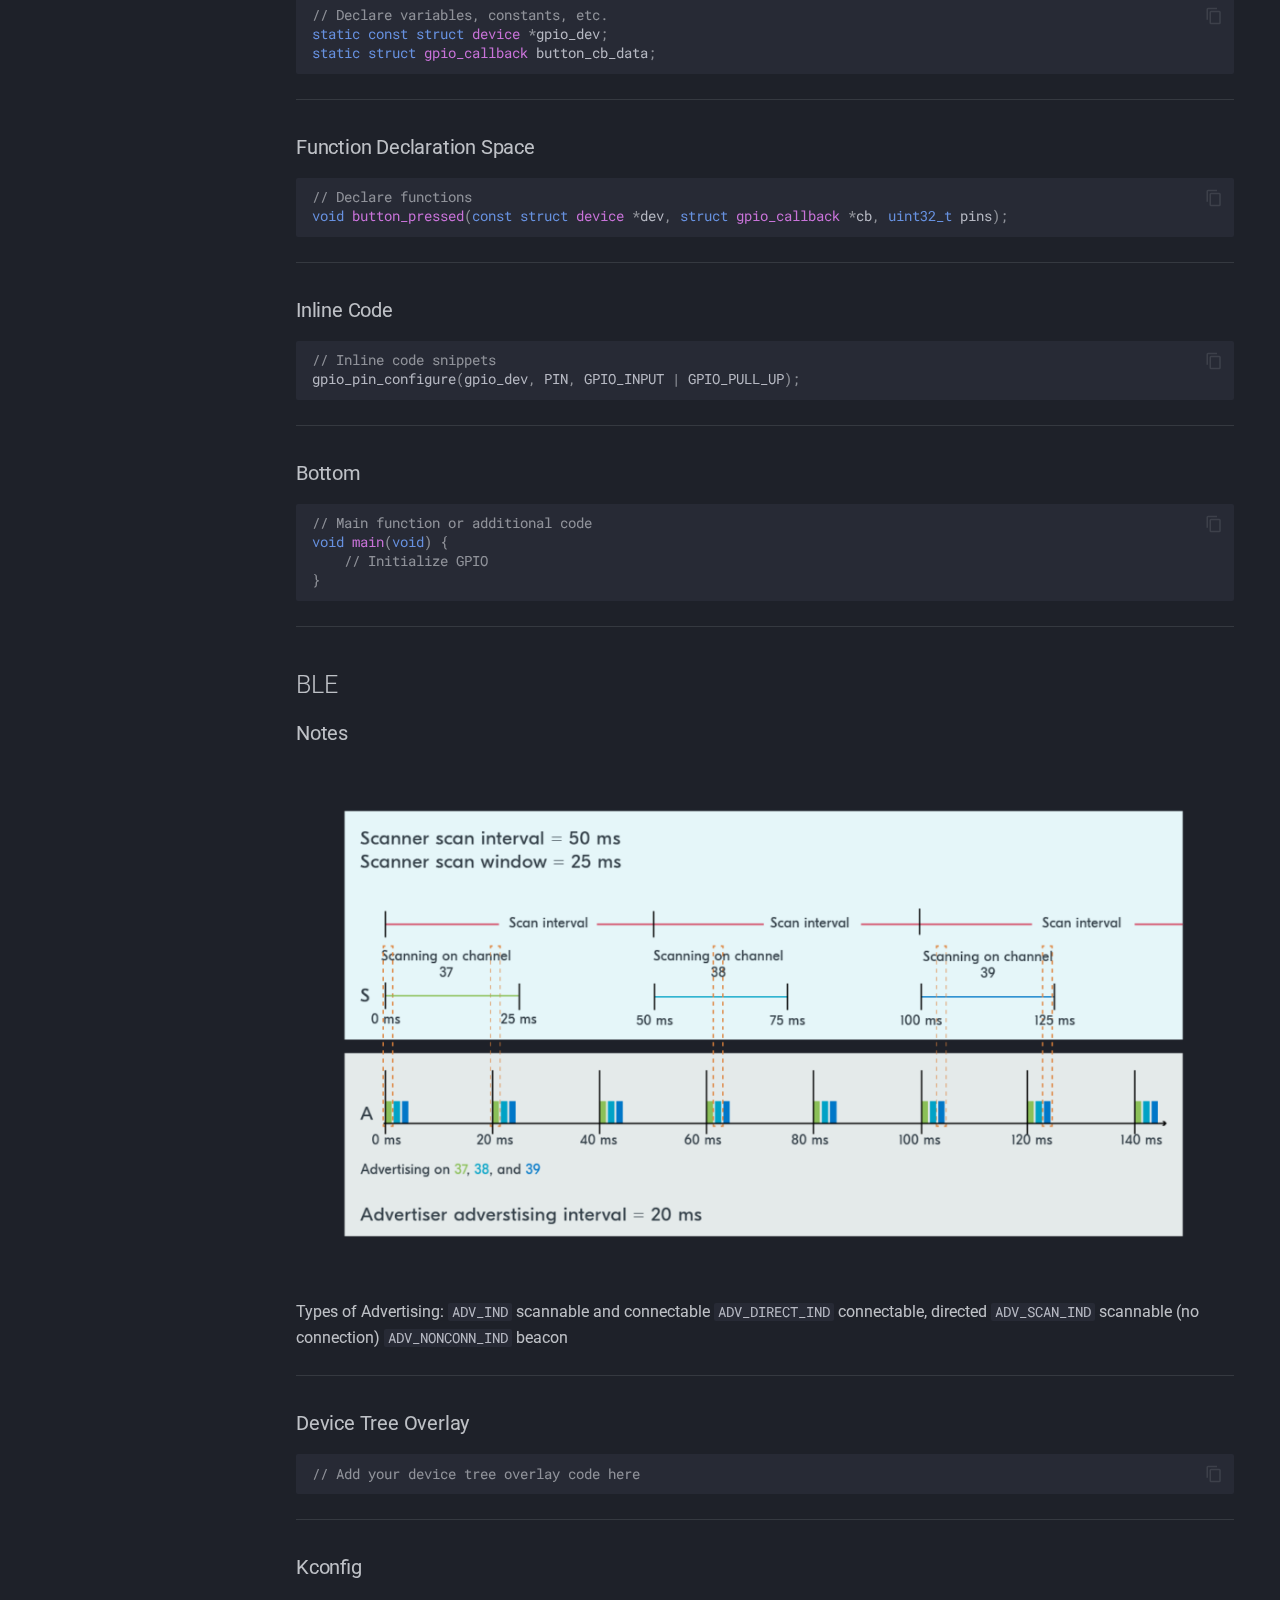
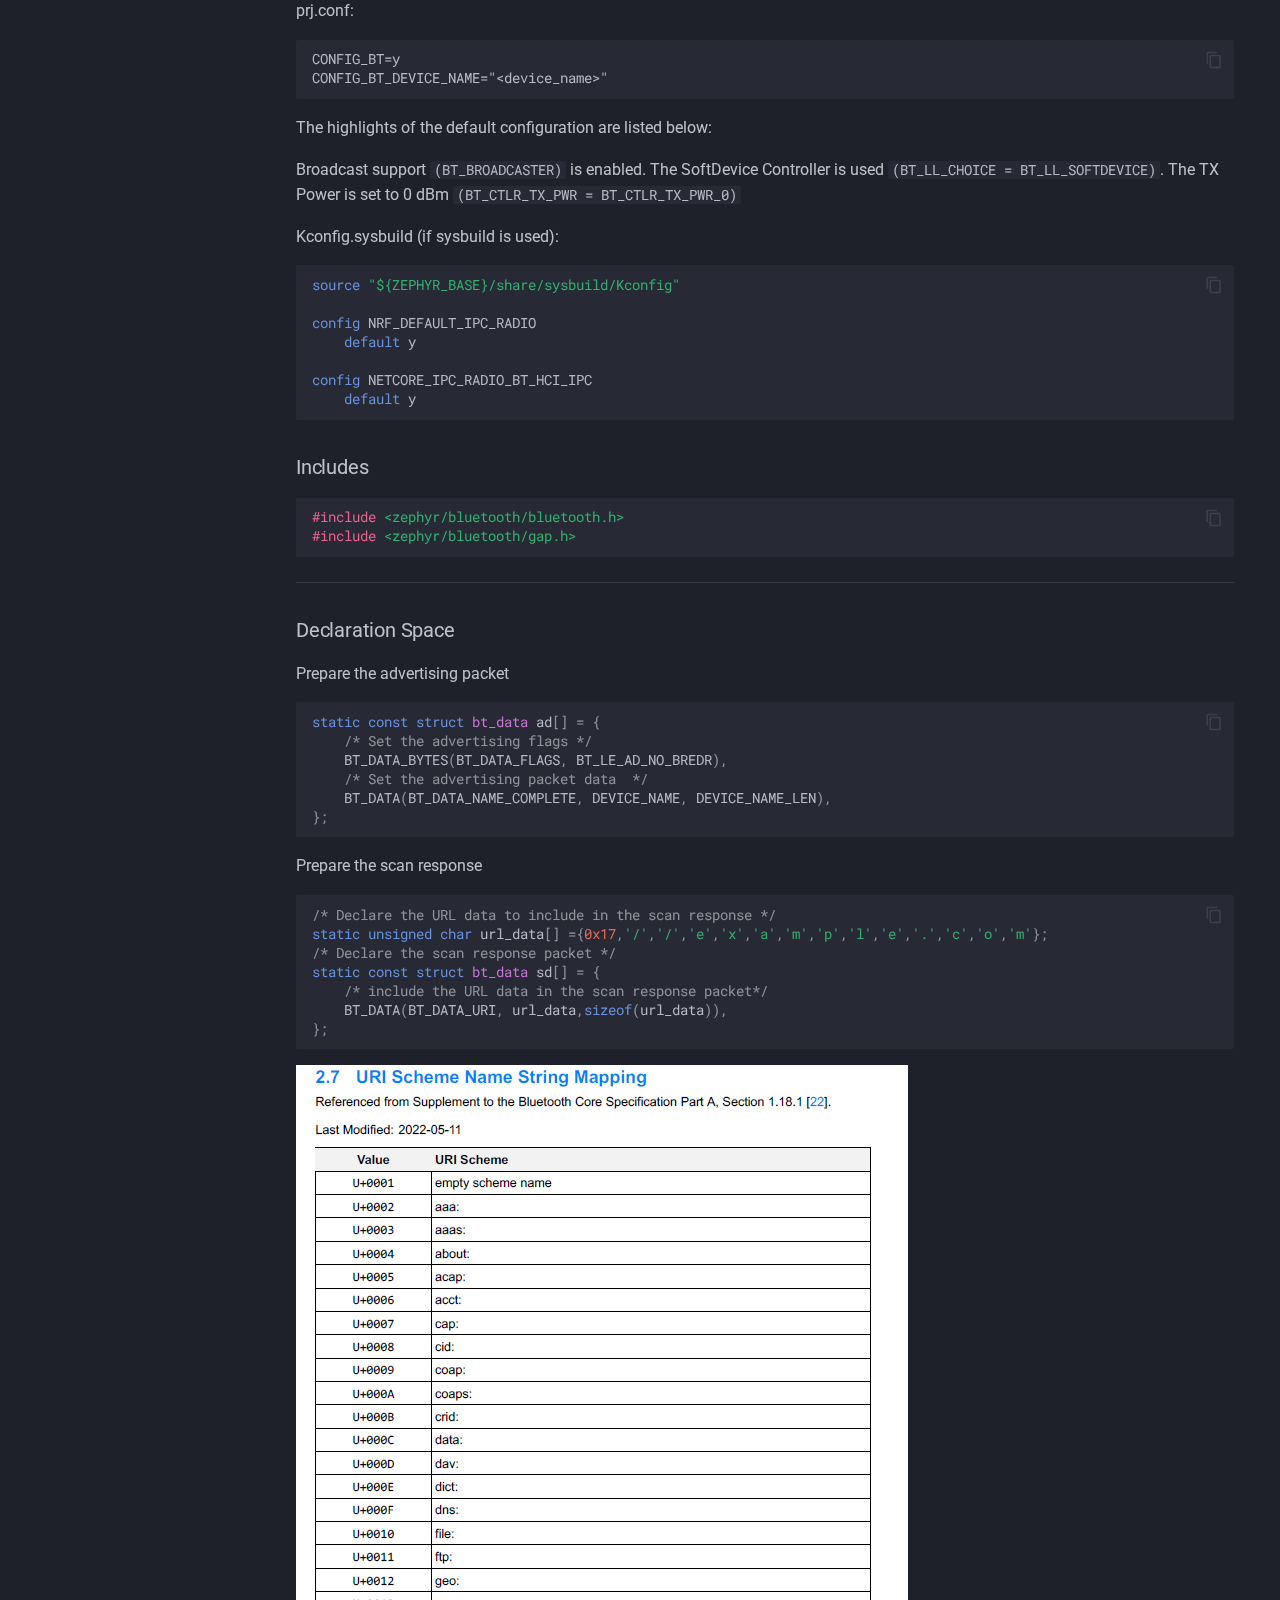
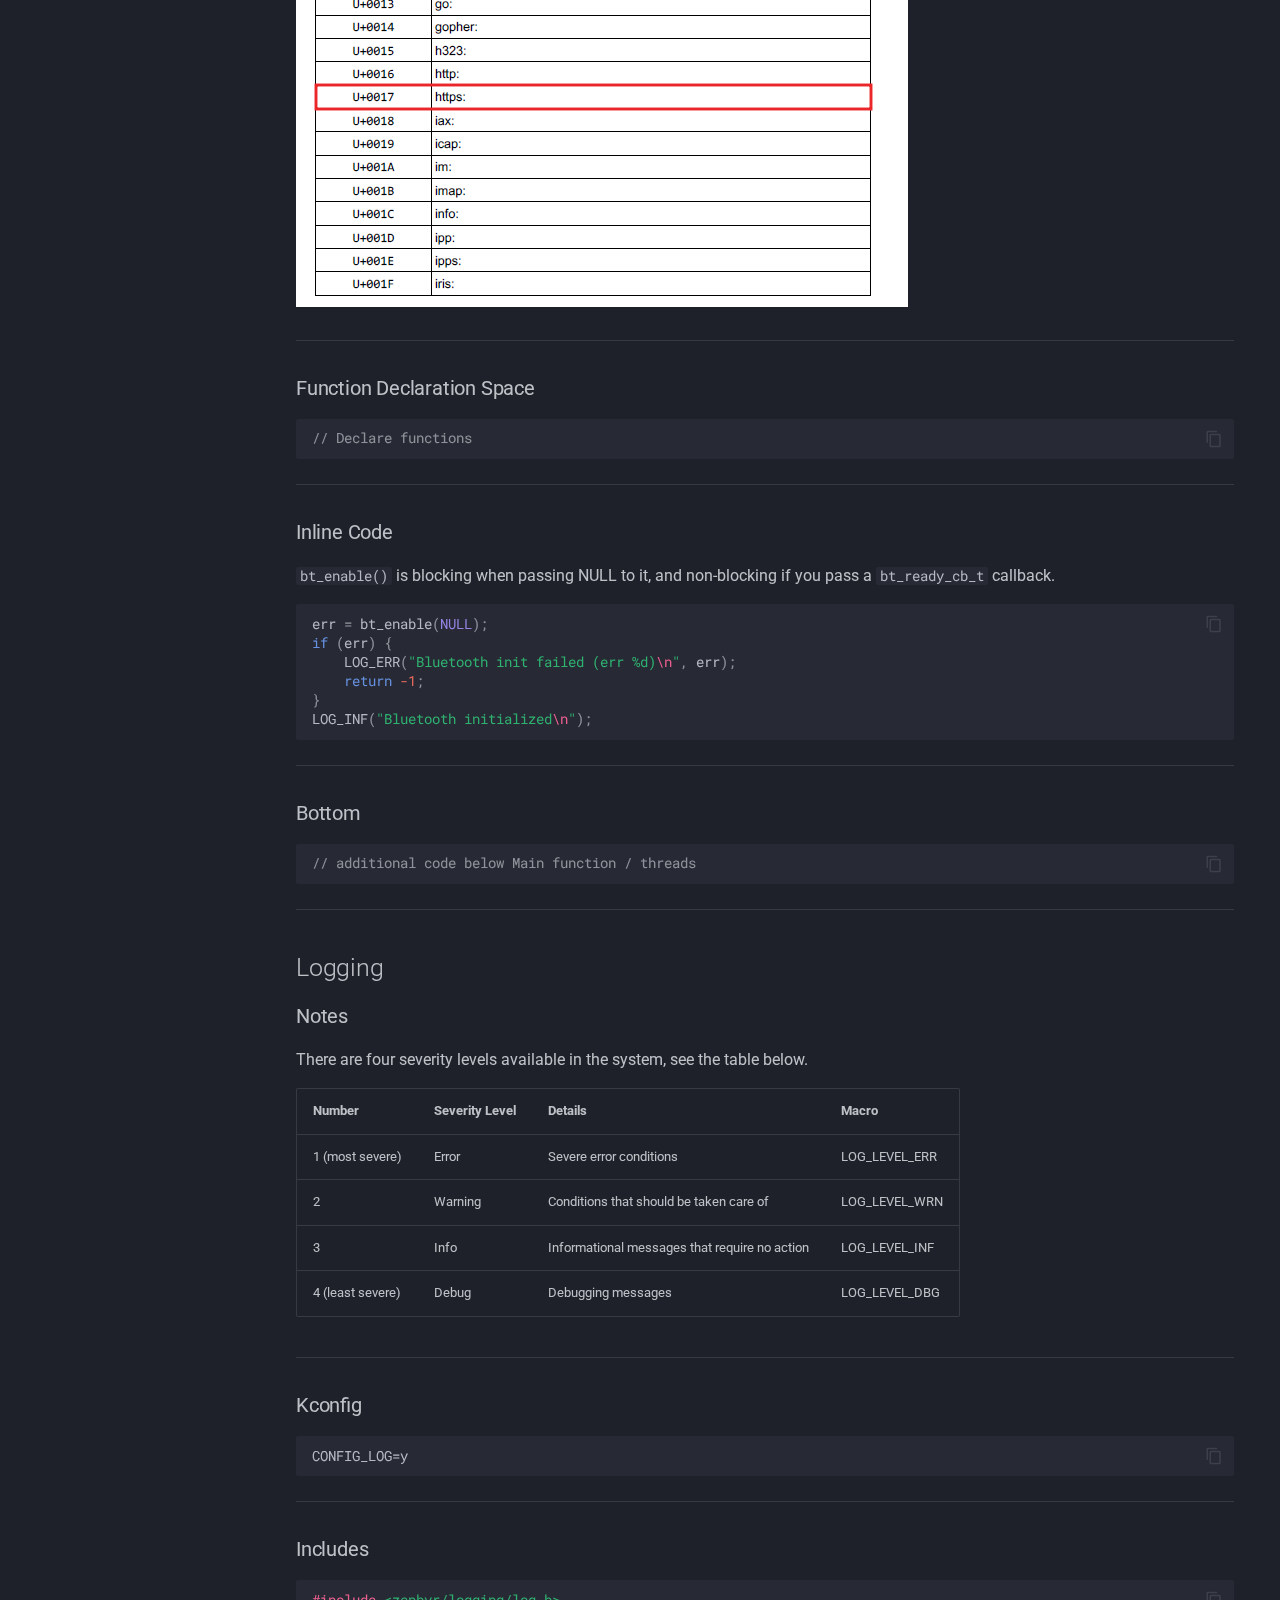
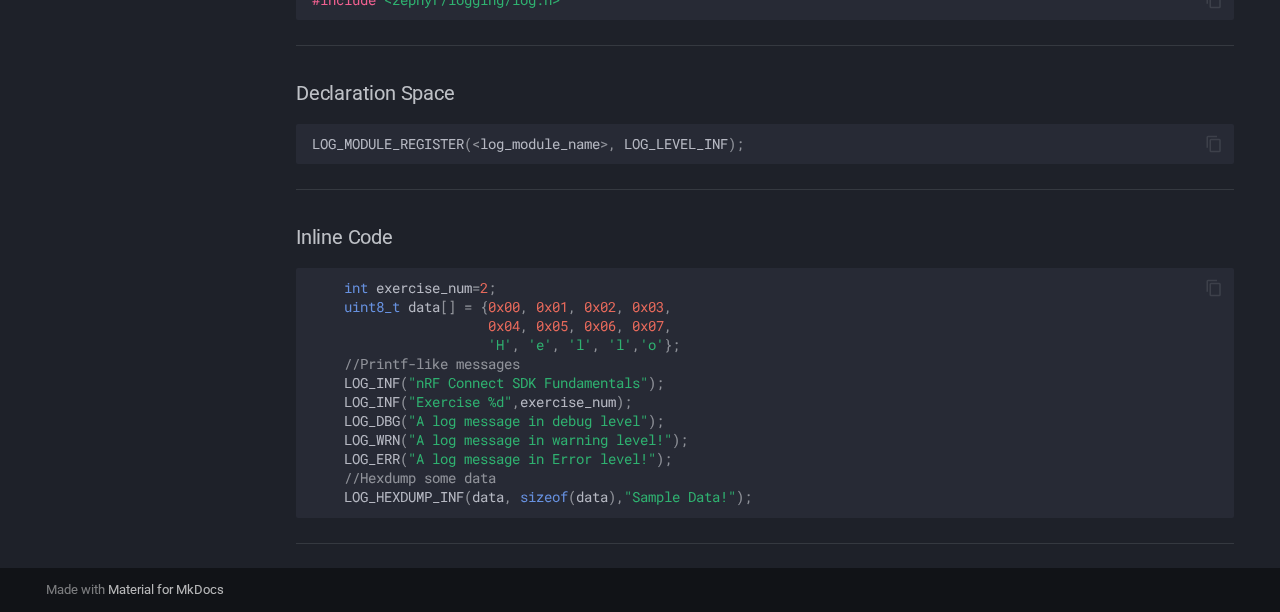
==== commit b288849c: "Deployed 29608a3 with MkDocs version: 1.6.1" ====
--- a/programming/index.html
+++ b/programming/index.html
@@ -332,13 +332,57 @@
     </span>
   </a>
   
-    <nav class="md-nav" aria-label="Device Tree Overlay">
-      <ul class="md-nav__list">
+</li>
         
           <li class="md-nav__item">
   <a href="#kconfig" class="md-nav__link">
     <span class="md-ellipsis">
       Kconfig
+    </span>
+  </a>
+  
+</li>
+        
+          <li class="md-nav__item">
+  <a href="#includes" class="md-nav__link">
+    <span class="md-ellipsis">
+      Includes
+    </span>
+  </a>
+  
+</li>
+        
+          <li class="md-nav__item">
+  <a href="#declaration-space" class="md-nav__link">
+    <span class="md-ellipsis">
+      Declaration Space
+    </span>
+  </a>
+  
+</li>
+        
+          <li class="md-nav__item">
+  <a href="#function-declaration-space" class="md-nav__link">
+    <span class="md-ellipsis">
+      Function Declaration Space
+    </span>
+  </a>
+  
+</li>
+        
+          <li class="md-nav__item">
+  <a href="#inline-code" class="md-nav__link">
+    <span class="md-ellipsis">
+      Inline Code
+    </span>
+  </a>
+  
+</li>
+        
+          <li class="md-nav__item">
+  <a href="#bottom" class="md-nav__link">
+    <span class="md-ellipsis">
+      Bottom
     </span>
   </a>
   
@@ -348,9 +392,46 @@
     </nav>
   
 </li>
-        
-          <li class="md-nav__item">
-  <a href="#includes" class="md-nav__link">
+      
+        <li class="md-nav__item">
+  <a href="#gpios" class="md-nav__link">
+    <span class="md-ellipsis">
+      GPIOs
+    </span>
+  </a>
+  
+    <nav class="md-nav" aria-label="GPIOs">
+      <ul class="md-nav__list">
+        
+          <li class="md-nav__item">
+  <a href="#notes_1" class="md-nav__link">
+    <span class="md-ellipsis">
+      Notes
+    </span>
+  </a>
+  
+</li>
+        
+          <li class="md-nav__item">
+  <a href="#device-tree-overlay_1" class="md-nav__link">
+    <span class="md-ellipsis">
+      Device Tree Overlay
+    </span>
+  </a>
+  
+</li>
+        
+          <li class="md-nav__item">
+  <a href="#kconfig_1" class="md-nav__link">
+    <span class="md-ellipsis">
+      Kconfig
+    </span>
+  </a>
+  
+</li>
+        
+          <li class="md-nav__item">
+  <a href="#includes_1" class="md-nav__link">
     <span class="md-ellipsis">
       Includes
     </span>
@@ -359,7 +440,7 @@
 </li>
         
           <li class="md-nav__item">
-  <a href="#declaration-space" class="md-nav__link">
+  <a href="#declaration-space_1" class="md-nav__link">
     <span class="md-ellipsis">
       Declaration Space
     </span>
@@ -368,7 +449,7 @@
 </li>
         
           <li class="md-nav__item">
-  <a href="#function-declaration-space" class="md-nav__link">
+  <a href="#function-declaration-space_1" class="md-nav__link">
     <span class="md-ellipsis">
       Function Declaration Space
     </span>
@@ -377,7 +458,7 @@
 </li>
         
           <li class="md-nav__item">
-  <a href="#inline-code" class="md-nav__link">
+  <a href="#inline-code_1" class="md-nav__link">
     <span class="md-ellipsis">
       Inline Code
     </span>
@@ -386,7 +467,7 @@
 </li>
         
           <li class="md-nav__item">
-  <a href="#bottom" class="md-nav__link">
+  <a href="#bottom_1" class="md-nav__link">
     <span class="md-ellipsis">
       Bottom
     </span>
@@ -400,17 +481,17 @@
 </li>
       
         <li class="md-nav__item">
-  <a href="#gpios" class="md-nav__link">
-    <span class="md-ellipsis">
-      GPIOs
-    </span>
-  </a>
-  
-    <nav class="md-nav" aria-label="GPIOs">
+  <a href="#ble" class="md-nav__link">
+    <span class="md-ellipsis">
+      BLE
+    </span>
+  </a>
+  
+    <nav class="md-nav" aria-label="BLE">
       <ul class="md-nav__list">
         
           <li class="md-nav__item">
-  <a href="#notes_1" class="md-nav__link">
+  <a href="#notes_2" class="md-nav__link">
     <span class="md-ellipsis">
       Notes
     </span>
@@ -419,7 +500,7 @@
 </li>
         
           <li class="md-nav__item">
-  <a href="#device-tree-overlay_1" class="md-nav__link">
+  <a href="#device-tree-overlay_2" class="md-nav__link">
     <span class="md-ellipsis">
       Device Tree Overlay
     </span>
@@ -428,7 +509,7 @@
 </li>
         
           <li class="md-nav__item">
-  <a href="#kconfig_1" class="md-nav__link">
+  <a href="#kconfig_2" class="md-nav__link">
     <span class="md-ellipsis">
       Kconfig
     </span>
@@ -437,7 +518,7 @@
 </li>
         
           <li class="md-nav__item">
-  <a href="#includes_1" class="md-nav__link">
+  <a href="#includes_2" class="md-nav__link">
     <span class="md-ellipsis">
       Includes
     </span>
@@ -446,7 +527,7 @@
 </li>
         
           <li class="md-nav__item">
-  <a href="#declaration-space_1" class="md-nav__link">
+  <a href="#declaration-space_2" class="md-nav__link">
     <span class="md-ellipsis">
       Declaration Space
     </span>
@@ -455,7 +536,7 @@
 </li>
         
           <li class="md-nav__item">
-  <a href="#function-declaration-space_1" class="md-nav__link">
+  <a href="#function-declaration-space_2" class="md-nav__link">
     <span class="md-ellipsis">
       Function Declaration Space
     </span>
@@ -464,7 +545,7 @@
 </li>
         
           <li class="md-nav__item">
-  <a href="#inline-code_1" class="md-nav__link">
+  <a href="#inline-code_2" class="md-nav__link">
     <span class="md-ellipsis">
       Inline Code
     </span>
@@ -473,7 +554,7 @@
 </li>
         
           <li class="md-nav__item">
-  <a href="#bottom_1" class="md-nav__link">
+  <a href="#bottom_2" class="md-nav__link">
     <span class="md-ellipsis">
       Bottom
     </span>
@@ -487,84 +568,6 @@
 </li>
       
         <li class="md-nav__item">
-  <a href="#ble" class="md-nav__link">
-    <span class="md-ellipsis">
-      BLE
-    </span>
-  </a>
-  
-    <nav class="md-nav" aria-label="BLE">
-      <ul class="md-nav__list">
-        
-          <li class="md-nav__item">
-  <a href="#notes_2" class="md-nav__link">
-    <span class="md-ellipsis">
-      Notes
-    </span>
-  </a>
-  
-</li>
-        
-          <li class="md-nav__item">
-  <a href="#device-tree-overlay_2" class="md-nav__link">
-    <span class="md-ellipsis">
-      Device Tree Overlay
-    </span>
-  </a>
-  
-</li>
-        
-          <li class="md-nav__item">
-  <a href="#kconfig_2" class="md-nav__link">
-    <span class="md-ellipsis">
-      Kconfig
-    </span>
-  </a>
-  
-</li>
-        
-          <li class="md-nav__item">
-  <a href="#declaration-space_2" class="md-nav__link">
-    <span class="md-ellipsis">
-      Declaration Space
-    </span>
-  </a>
-  
-</li>
-        
-          <li class="md-nav__item">
-  <a href="#function-declaration-space_2" class="md-nav__link">
-    <span class="md-ellipsis">
-      Function Declaration Space
-    </span>
-  </a>
-  
-</li>
-        
-          <li class="md-nav__item">
-  <a href="#inline-code_2" class="md-nav__link">
-    <span class="md-ellipsis">
-      Inline Code
-    </span>
-  </a>
-  
-</li>
-        
-          <li class="md-nav__item">
-  <a href="#bottom_2" class="md-nav__link">
-    <span class="md-ellipsis">
-      Bottom
-    </span>
-  </a>
-  
-</li>
-        
-      </ul>
-    </nav>
-  
-</li>
-      
-        <li class="md-nav__item">
   <a href="#logging" class="md-nav__link">
     <span class="md-ellipsis">
       Logging
@@ -593,7 +596,7 @@
 </li>
         
           <li class="md-nav__item">
-  <a href="#includes_2" class="md-nav__link">
+  <a href="#includes_3" class="md-nav__link">
     <span class="md-ellipsis">
       Includes
     </span>
@@ -614,93 +617,6 @@
   <a href="#inline-code_3" class="md-nav__link">
     <span class="md-ellipsis">
       Inline Code
-    </span>
-  </a>
-  
-</li>
-        
-      </ul>
-    </nav>
-  
-</li>
-      
-        <li class="md-nav__item">
-  <a href="#template" class="md-nav__link">
-    <span class="md-ellipsis">
-      template
-    </span>
-  </a>
-  
-    <nav class="md-nav" aria-label="template">
-      <ul class="md-nav__list">
-        
-          <li class="md-nav__item">
-  <a href="#notes_4" class="md-nav__link">
-    <span class="md-ellipsis">
-      Notes
-    </span>
-  </a>
-  
-</li>
-        
-          <li class="md-nav__item">
-  <a href="#device-tree-overlay_3" class="md-nav__link">
-    <span class="md-ellipsis">
-      Device Tree Overlay
-    </span>
-  </a>
-  
-</li>
-        
-          <li class="md-nav__item">
-  <a href="#kconfig_4" class="md-nav__link">
-    <span class="md-ellipsis">
-      Kconfig
-    </span>
-  </a>
-  
-</li>
-        
-          <li class="md-nav__item">
-  <a href="#includes_3" class="md-nav__link">
-    <span class="md-ellipsis">
-      Includes
-    </span>
-  </a>
-  
-</li>
-        
-          <li class="md-nav__item">
-  <a href="#declaration-space_4" class="md-nav__link">
-    <span class="md-ellipsis">
-      Declaration Space
-    </span>
-  </a>
-  
-</li>
-        
-          <li class="md-nav__item">
-  <a href="#function-declaration-space_3" class="md-nav__link">
-    <span class="md-ellipsis">
-      Function Declaration Space
-    </span>
-  </a>
-  
-</li>
-        
-          <li class="md-nav__item">
-  <a href="#inline-code_4" class="md-nav__link">
-    <span class="md-ellipsis">
-      Inline Code
-    </span>
-  </a>
-  
-</li>
-        
-          <li class="md-nav__item">
-  <a href="#bottom_3" class="md-nav__link">
-    <span class="md-ellipsis">
-      Bottom
     </span>
   </a>
   
@@ -756,7 +672,7 @@
 <div class="language-dts highlight"><pre><span></span><code><span id="__span-0-1"><a id="__codelineno-0-1" name="__codelineno-0-1" href="#__codelineno-0-1"></a><span class="c1">// Add your device tree overlay code here</span>
 </span></code></pre></div>
 <hr />
-<h4 id="kconfig">Kconfig</h4>
+<h3 id="kconfig">Kconfig</h3>
 <div class="language-kconfig highlight"><pre><span></span><code><span id="__span-1-1"><a id="__codelineno-1-1" name="__codelineno-1-1" href="#__codelineno-1-1"></a>//<span class="w"> </span>Add<span class="w"> </span>your<span class="w"> </span>prj.conf<span class="w"> </span>flags<span class="w"> </span>here
 </span></code></pre></div>
 <hr />
@@ -847,8 +763,13 @@
 <hr />
 <h3 id="kconfig_2">Kconfig</h3>
 <p>prj.conf:</p>
-<div class="language-kconfig highlight"><pre><span></span><code><span id="__span-15-1"><a id="__codelineno-15-1" name="__codelineno-15-1" href="#__codelineno-15-1"></a>CONFIG_BT=y
-</span></code></pre></div>
+<p><div class="language-kconfig highlight"><pre><span></span><code><span id="__span-15-1"><a id="__codelineno-15-1" name="__codelineno-15-1" href="#__codelineno-15-1"></a>CONFIG_BT=y
+</span><span id="__span-15-2"><a id="__codelineno-15-2" name="__codelineno-15-2" href="#__codelineno-15-2"></a>CONFIG_BT_DEVICE_NAME=&quot;&lt;device_name&gt;&quot;
+</span></code></pre></div>
+The highlights of the default configuration are listed below:</p>
+<p>Broadcast support <code>(BT_BROADCASTER)</code> is enabled.
+The SoftDevice Controller is used <code>(BT_LL_CHOICE = BT_LL_SOFTDEVICE)</code>.
+The TX Power is set to 0 dBm <code>(BT_CTLR_TX_PWR = BT_CTLR_TX_PWR_0)</code></p>
 <p>Kconfig.sysbuild (if sysbuild is used):
 <div class="language-kconfig highlight"><pre><span></span><code><span id="__span-16-1"><a id="__codelineno-16-1" name="__codelineno-16-1" href="#__codelineno-16-1"></a><span class="k">source</span><span class="w"> </span><span class="s2">&quot;${ZEPHYR_BASE}/share/sysbuild/Kconfig&quot;</span>
 </span><span id="__span-16-2"><a id="__codelineno-16-2" name="__codelineno-16-2" href="#__codelineno-16-2"></a>
@@ -858,21 +779,47 @@
 </span><span id="__span-16-6"><a id="__codelineno-16-6" name="__codelineno-16-6" href="#__codelineno-16-6"></a><span class="k">config</span><span class="w"> </span>NETCORE_IPC_RADIO_BT_HCI_IPC
 </span><span id="__span-16-7"><a id="__codelineno-16-7" name="__codelineno-16-7" href="#__codelineno-16-7"></a><span class="w">    </span><span class="k">default</span><span class="w"> </span>y
 </span></code></pre></div></p>
+<h3 id="includes_2">Includes</h3>
+<div class="language-c highlight"><pre><span></span><code><span id="__span-17-1"><a id="__codelineno-17-1" name="__codelineno-17-1" href="#__codelineno-17-1"></a><span class="cp">#include</span><span class="w"> </span><span class="cpf">&lt;zephyr/bluetooth/bluetooth.h&gt;</span>
+</span><span id="__span-17-2"><a id="__codelineno-17-2" name="__codelineno-17-2" href="#__codelineno-17-2"></a><span class="cp">#include</span><span class="w"> </span><span class="cpf">&lt;zephyr/bluetooth/gap.h&gt;</span>
+</span></code></pre></div>
 <hr />
 <h3 id="declaration-space_2">Declaration Space</h3>
-<div class="language-c highlight"><pre><span></span><code><span id="__span-17-1"><a id="__codelineno-17-1" name="__codelineno-17-1" href="#__codelineno-17-1"></a><span class="c1">// Declare variables, constants, etc.</span>
-</span></code></pre></div>
+<p>Prepare the advertising packet</p>
+<div class="language-c highlight"><pre><span></span><code><span id="__span-18-1"><a id="__codelineno-18-1" name="__codelineno-18-1" href="#__codelineno-18-1"></a><span class="k">static</span><span class="w"> </span><span class="k">const</span><span class="w"> </span><span class="k">struct</span><span class="w"> </span><span class="nc">bt_data</span><span class="w"> </span><span class="n">ad</span><span class="p">[]</span><span class="w"> </span><span class="o">=</span><span class="w"> </span><span class="p">{</span>
+</span><span id="__span-18-2"><a id="__codelineno-18-2" name="__codelineno-18-2" href="#__codelineno-18-2"></a><span class="w">    </span><span class="cm">/* Set the advertising flags */</span>
+</span><span id="__span-18-3"><a id="__codelineno-18-3" name="__codelineno-18-3" href="#__codelineno-18-3"></a><span class="w">    </span><span class="n">BT_DATA_BYTES</span><span class="p">(</span><span class="n">BT_DATA_FLAGS</span><span class="p">,</span><span class="w"> </span><span class="n">BT_LE_AD_NO_BREDR</span><span class="p">),</span>
+</span><span id="__span-18-4"><a id="__codelineno-18-4" name="__codelineno-18-4" href="#__codelineno-18-4"></a><span class="w">    </span><span class="cm">/* Set the advertising packet data  */</span>
+</span><span id="__span-18-5"><a id="__codelineno-18-5" name="__codelineno-18-5" href="#__codelineno-18-5"></a><span class="w">    </span><span class="n">BT_DATA</span><span class="p">(</span><span class="n">BT_DATA_NAME_COMPLETE</span><span class="p">,</span><span class="w"> </span><span class="n">DEVICE_NAME</span><span class="p">,</span><span class="w"> </span><span class="n">DEVICE_NAME_LEN</span><span class="p">),</span>
+</span><span id="__span-18-6"><a id="__codelineno-18-6" name="__codelineno-18-6" href="#__codelineno-18-6"></a><span class="p">};</span>
+</span></code></pre></div>
+<p>Prepare the scan response</p>
+<div class="language-c highlight"><pre><span></span><code><span id="__span-19-1"><a id="__codelineno-19-1" name="__codelineno-19-1" href="#__codelineno-19-1"></a><span class="cm">/* Declare the URL data to include in the scan response */</span>
+</span><span id="__span-19-2"><a id="__codelineno-19-2" name="__codelineno-19-2" href="#__codelineno-19-2"></a><span class="k">static</span><span class="w"> </span><span class="kt">unsigned</span><span class="w"> </span><span class="kt">char</span><span class="w"> </span><span class="n">url_data</span><span class="p">[]</span><span class="w"> </span><span class="o">=</span><span class="p">{</span><span class="mh">0x17</span><span class="p">,</span><span class="sc">&#39;/&#39;</span><span class="p">,</span><span class="sc">&#39;/&#39;</span><span class="p">,</span><span class="sc">&#39;e&#39;</span><span class="p">,</span><span class="sc">&#39;x&#39;</span><span class="p">,</span><span class="sc">&#39;a&#39;</span><span class="p">,</span><span class="sc">&#39;m&#39;</span><span class="p">,</span><span class="sc">&#39;p&#39;</span><span class="p">,</span><span class="sc">&#39;l&#39;</span><span class="p">,</span><span class="sc">&#39;e&#39;</span><span class="p">,</span><span class="sc">&#39;.&#39;</span><span class="p">,</span><span class="sc">&#39;c&#39;</span><span class="p">,</span><span class="sc">&#39;o&#39;</span><span class="p">,</span><span class="sc">&#39;m&#39;</span><span class="p">};</span>
+</span><span id="__span-19-3"><a id="__codelineno-19-3" name="__codelineno-19-3" href="#__codelineno-19-3"></a><span class="cm">/* Declare the scan response packet */</span>
+</span><span id="__span-19-4"><a id="__codelineno-19-4" name="__codelineno-19-4" href="#__codelineno-19-4"></a><span class="k">static</span><span class="w"> </span><span class="k">const</span><span class="w"> </span><span class="k">struct</span><span class="w"> </span><span class="nc">bt_data</span><span class="w"> </span><span class="n">sd</span><span class="p">[]</span><span class="w"> </span><span class="o">=</span><span class="w"> </span><span class="p">{</span>
+</span><span id="__span-19-5"><a id="__codelineno-19-5" name="__codelineno-19-5" href="#__codelineno-19-5"></a><span class="w">    </span><span class="cm">/* include the URL data in the scan response packet*/</span>
+</span><span id="__span-19-6"><a id="__codelineno-19-6" name="__codelineno-19-6" href="#__codelineno-19-6"></a><span class="w">    </span><span class="n">BT_DATA</span><span class="p">(</span><span class="n">BT_DATA_URI</span><span class="p">,</span><span class="w"> </span><span class="n">url_data</span><span class="p">,</span><span class="k">sizeof</span><span class="p">(</span><span class="n">url_data</span><span class="p">)),</span>
+</span><span id="__span-19-7"><a id="__codelineno-19-7" name="__codelineno-19-7" href="#__codelineno-19-7"></a><span class="p">};</span>
+</span></code></pre></div>
+<p><img alt="url" src="../assets/url_scheme.png" title="URL Name String Mapping" /></p>
 <hr />
 <h3 id="function-declaration-space_2">Function Declaration Space</h3>
-<div class="language-c highlight"><pre><span></span><code><span id="__span-18-1"><a id="__codelineno-18-1" name="__codelineno-18-1" href="#__codelineno-18-1"></a><span class="c1">// Declare functions</span>
+<div class="language-c highlight"><pre><span></span><code><span id="__span-20-1"><a id="__codelineno-20-1" name="__codelineno-20-1" href="#__codelineno-20-1"></a><span class="c1">// Declare functions</span>
 </span></code></pre></div>
 <hr />
 <h3 id="inline-code_2">Inline Code</h3>
-<div class="language-c highlight"><pre><span></span><code><span id="__span-19-1"><a id="__codelineno-19-1" name="__codelineno-19-1" href="#__codelineno-19-1"></a><span class="c1">// Inline code snippets</span>
-</span></code></pre></div>
+<p><code>bt_enable()</code> is blocking when passing NULL to it, and non-blocking if you pass a <code>bt_ready_cb_t</code> callback.
+<div class="language-c highlight"><pre><span></span><code><span id="__span-21-1"><a id="__codelineno-21-1" name="__codelineno-21-1" href="#__codelineno-21-1"></a><span class="n">err</span><span class="w"> </span><span class="o">=</span><span class="w"> </span><span class="n">bt_enable</span><span class="p">(</span><span class="nb">NULL</span><span class="p">);</span>
+</span><span id="__span-21-2"><a id="__codelineno-21-2" name="__codelineno-21-2" href="#__codelineno-21-2"></a><span class="k">if</span><span class="w"> </span><span class="p">(</span><span class="n">err</span><span class="p">)</span><span class="w"> </span><span class="p">{</span>
+</span><span id="__span-21-3"><a id="__codelineno-21-3" name="__codelineno-21-3" href="#__codelineno-21-3"></a><span class="w">    </span><span class="n">LOG_ERR</span><span class="p">(</span><span class="s">&quot;Bluetooth init failed (err %d)</span><span class="se">\n</span><span class="s">&quot;</span><span class="p">,</span><span class="w"> </span><span class="n">err</span><span class="p">);</span>
+</span><span id="__span-21-4"><a id="__codelineno-21-4" name="__codelineno-21-4" href="#__codelineno-21-4"></a><span class="w">    </span><span class="k">return</span><span class="w"> </span><span class="mi">-1</span><span class="p">;</span>
+</span><span id="__span-21-5"><a id="__codelineno-21-5" name="__codelineno-21-5" href="#__codelineno-21-5"></a><span class="p">}</span>
+</span><span id="__span-21-6"><a id="__codelineno-21-6" name="__codelineno-21-6" href="#__codelineno-21-6"></a><span class="n">LOG_INF</span><span class="p">(</span><span class="s">&quot;Bluetooth initialized</span><span class="se">\n</span><span class="s">&quot;</span><span class="p">);</span>
+</span></code></pre></div></p>
 <hr />
 <h3 id="bottom_2">Bottom</h3>
-<div class="language-c highlight"><pre><span></span><code><span id="__span-20-1"><a id="__codelineno-20-1" name="__codelineno-20-1" href="#__codelineno-20-1"></a><span class="c1">// additional code below Main function / threads</span>
+<div class="language-c highlight"><pre><span></span><code><span id="__span-22-1"><a id="__codelineno-22-1" name="__codelineno-22-1" href="#__codelineno-22-1"></a><span class="c1">// additional code below Main function / threads</span>
 </span></code></pre></div>
 <hr />
 <h2 id="logging">Logging</h2>
@@ -916,66 +863,81 @@
 </table>
 <hr />
 <h3 id="kconfig_3">Kconfig</h3>
-<div class="language-kconfig highlight"><pre><span></span><code><span id="__span-21-1"><a id="__codelineno-21-1" name="__codelineno-21-1" href="#__codelineno-21-1"></a>CONFIG_LOG=y
-</span></code></pre></div>
-<hr />
-<h3 id="includes_2">Includes</h3>
-<div class="language-c highlight"><pre><span></span><code><span id="__span-22-1"><a id="__codelineno-22-1" name="__codelineno-22-1" href="#__codelineno-22-1"></a><span class="cp">#include</span><span class="w"> </span><span class="cpf">&lt;zephyr/logging/log.h&gt;</span>
+<div class="language-kconfig highlight"><pre><span></span><code><span id="__span-23-1"><a id="__codelineno-23-1" name="__codelineno-23-1" href="#__codelineno-23-1"></a>CONFIG_LOG=y
+</span></code></pre></div>
+<hr />
+<h3 id="includes_3">Includes</h3>
+<div class="language-c highlight"><pre><span></span><code><span id="__span-24-1"><a id="__codelineno-24-1" name="__codelineno-24-1" href="#__codelineno-24-1"></a><span class="cp">#include</span><span class="w"> </span><span class="cpf">&lt;zephyr/logging/log.h&gt;</span>
 </span></code></pre></div>
 <hr />
 <h3 id="declaration-space_3">Declaration Space</h3>
-<div class="language-c highlight"><pre><span></span><code><span id="__span-23-1"><a id="__codelineno-23-1" name="__codelineno-23-1" href="#__codelineno-23-1"></a><span class="n">LOG_MODULE_REGISTER</span><span class="p">(</span><span class="o">&lt;</span><span class="n">log_module_name</span><span class="o">&gt;</span><span class="p">,</span><span class="w"> </span><span class="n">LOG_LEVEL_INF</span><span class="p">);</span>
+<div class="language-c highlight"><pre><span></span><code><span id="__span-25-1"><a id="__codelineno-25-1" name="__codelineno-25-1" href="#__codelineno-25-1"></a><span class="n">LOG_MODULE_REGISTER</span><span class="p">(</span><span class="o">&lt;</span><span class="n">log_module_name</span><span class="o">&gt;</span><span class="p">,</span><span class="w"> </span><span class="n">LOG_LEVEL_INF</span><span class="p">);</span>
 </span></code></pre></div>
 <hr />
 <h3 id="inline-code_3">Inline Code</h3>
-<div class="language-c highlight"><pre><span></span><code><span id="__span-24-1"><a id="__codelineno-24-1" name="__codelineno-24-1" href="#__codelineno-24-1"></a><span class="w">    </span><span class="kt">int</span><span class="w"> </span><span class="n">exercise_num</span><span class="o">=</span><span class="mi">2</span><span class="p">;</span>
-</span><span id="__span-24-2"><a id="__codelineno-24-2" name="__codelineno-24-2" href="#__codelineno-24-2"></a><span class="w">    </span><span class="kt">uint8_t</span><span class="w"> </span><span class="n">data</span><span class="p">[]</span><span class="w"> </span><span class="o">=</span><span class="w"> </span><span class="p">{</span><span class="mh">0x00</span><span class="p">,</span><span class="w"> </span><span class="mh">0x01</span><span class="p">,</span><span class="w"> </span><span class="mh">0x02</span><span class="p">,</span><span class="w"> </span><span class="mh">0x03</span><span class="p">,</span>
-</span><span id="__span-24-3"><a id="__codelineno-24-3" name="__codelineno-24-3" href="#__codelineno-24-3"></a><span class="w">                      </span><span class="mh">0x04</span><span class="p">,</span><span class="w"> </span><span class="mh">0x05</span><span class="p">,</span><span class="w"> </span><span class="mh">0x06</span><span class="p">,</span><span class="w"> </span><span class="mh">0x07</span><span class="p">,</span>
-</span><span id="__span-24-4"><a id="__codelineno-24-4" name="__codelineno-24-4" href="#__codelineno-24-4"></a><span class="w">                      </span><span class="sc">&#39;H&#39;</span><span class="p">,</span><span class="w"> </span><span class="sc">&#39;e&#39;</span><span class="p">,</span><span class="w"> </span><span class="sc">&#39;l&#39;</span><span class="p">,</span><span class="w"> </span><span class="sc">&#39;l&#39;</span><span class="p">,</span><span class="sc">&#39;o&#39;</span><span class="p">};</span>
-</span><span id="__span-24-5"><a id="__codelineno-24-5" name="__codelineno-24-5" href="#__codelineno-24-5"></a><span class="w">    </span><span class="c1">//Printf-like messages</span>
-</span><span id="__span-24-6"><a id="__codelineno-24-6" name="__codelineno-24-6" href="#__codelineno-24-6"></a><span class="w">    </span><span class="n">LOG_INF</span><span class="p">(</span><span class="s">&quot;nRF Connect SDK Fundamentals&quot;</span><span class="p">);</span>
-</span><span id="__span-24-7"><a id="__codelineno-24-7" name="__codelineno-24-7" href="#__codelineno-24-7"></a><span class="w">    </span><span class="n">LOG_INF</span><span class="p">(</span><span class="s">&quot;Exercise %d&quot;</span><span class="p">,</span><span class="n">exercise_num</span><span class="p">);</span><span class="w">    </span>
-</span><span id="__span-24-8"><a id="__codelineno-24-8" name="__codelineno-24-8" href="#__codelineno-24-8"></a><span class="w">    </span><span class="n">LOG_DBG</span><span class="p">(</span><span class="s">&quot;A log message in debug level&quot;</span><span class="p">);</span>
-</span><span id="__span-24-9"><a id="__codelineno-24-9" name="__codelineno-24-9" href="#__codelineno-24-9"></a><span class="w">    </span><span class="n">LOG_WRN</span><span class="p">(</span><span class="s">&quot;A log message in warning level!&quot;</span><span class="p">);</span>
-</span><span id="__span-24-10"><a id="__codelineno-24-10" name="__codelineno-24-10" href="#__codelineno-24-10"></a><span class="w">    </span><span class="n">LOG_ERR</span><span class="p">(</span><span class="s">&quot;A log message in Error level!&quot;</span><span class="p">);</span>
-</span><span id="__span-24-11"><a id="__codelineno-24-11" name="__codelineno-24-11" href="#__codelineno-24-11"></a><span class="w">    </span><span class="c1">//Hexdump some data</span>
-</span><span id="__span-24-12"><a id="__codelineno-24-12" name="__codelineno-24-12" href="#__codelineno-24-12"></a><span class="w">    </span><span class="n">LOG_HEXDUMP_INF</span><span class="p">(</span><span class="n">data</span><span class="p">,</span><span class="w"> </span><span class="k">sizeof</span><span class="p">(</span><span class="n">data</span><span class="p">),</span><span class="s">&quot;Sample Data!&quot;</span><span class="p">);</span>
-</span></code></pre></div>
-<hr />
-<h2 id="template">template</h2>
-<h3 id="notes_4">Notes</h3>
-<ul>
-<li>Copy first, then edit!!!!!</li>
-</ul>
-<hr />
-<h3 id="device-tree-overlay_3">Device Tree Overlay</h3>
-<div class="language-dts highlight"><pre><span></span><code><span id="__span-25-1"><a id="__codelineno-25-1" name="__codelineno-25-1" href="#__codelineno-25-1"></a><span class="c1">// Add your device tree overlay code here</span>
-</span></code></pre></div>
-<hr />
-<h3 id="kconfig_4">Kconfig</h3>
-<div class="language-kconfig highlight"><pre><span></span><code><span id="__span-26-1"><a id="__codelineno-26-1" name="__codelineno-26-1" href="#__codelineno-26-1"></a>//<span class="w"> </span>Add<span class="w"> </span>your<span class="w"> </span>prj.conf<span class="w"> </span>flags<span class="w"> </span>here
-</span></code></pre></div>
-<hr />
-<h3 id="includes_3">Includes</h3>
-<div class="language-c highlight"><pre><span></span><code><span id="__span-27-1"><a id="__codelineno-27-1" name="__codelineno-27-1" href="#__codelineno-27-1"></a><span class="c1">// Add your header includes here</span>
-</span></code></pre></div>
-<hr />
-<h3 id="declaration-space_4">Declaration Space</h3>
-<div class="language-c highlight"><pre><span></span><code><span id="__span-28-1"><a id="__codelineno-28-1" name="__codelineno-28-1" href="#__codelineno-28-1"></a><span class="c1">// Declare variables, constants, etc.</span>
-</span></code></pre></div>
-<hr />
-<h3 id="function-declaration-space_3">Function Declaration Space</h3>
-<div class="language-c highlight"><pre><span></span><code><span id="__span-29-1"><a id="__codelineno-29-1" name="__codelineno-29-1" href="#__codelineno-29-1"></a><span class="c1">// Declare functions</span>
-</span></code></pre></div>
-<hr />
-<h3 id="inline-code_4">Inline Code</h3>
-<div class="language-c highlight"><pre><span></span><code><span id="__span-30-1"><a id="__codelineno-30-1" name="__codelineno-30-1" href="#__codelineno-30-1"></a><span class="c1">// Inline code snippets</span>
-</span></code></pre></div>
-<hr />
-<h3 id="bottom_3">Bottom</h3>
-<div class="language-c highlight"><pre><span></span><code><span id="__span-31-1"><a id="__codelineno-31-1" name="__codelineno-31-1" href="#__codelineno-31-1"></a><span class="c1">// additional code below Main function / threads</span>
-</span></code></pre></div>
-<hr />
+<div class="language-c highlight"><pre><span></span><code><span id="__span-26-1"><a id="__codelineno-26-1" name="__codelineno-26-1" href="#__codelineno-26-1"></a><span class="w">    </span><span class="kt">int</span><span class="w"> </span><span class="n">exercise_num</span><span class="o">=</span><span class="mi">2</span><span class="p">;</span>
+</span><span id="__span-26-2"><a id="__codelineno-26-2" name="__codelineno-26-2" href="#__codelineno-26-2"></a><span class="w">    </span><span class="kt">uint8_t</span><span class="w"> </span><span class="n">data</span><span class="p">[]</span><span class="w"> </span><span class="o">=</span><span class="w"> </span><span class="p">{</span><span class="mh">0x00</span><span class="p">,</span><span class="w"> </span><span class="mh">0x01</span><span class="p">,</span><span class="w"> </span><span class="mh">0x02</span><span class="p">,</span><span class="w"> </span><span class="mh">0x03</span><span class="p">,</span>
+</span><span id="__span-26-3"><a id="__codelineno-26-3" name="__codelineno-26-3" href="#__codelineno-26-3"></a><span class="w">                      </span><span class="mh">0x04</span><span class="p">,</span><span class="w"> </span><span class="mh">0x05</span><span class="p">,</span><span class="w"> </span><span class="mh">0x06</span><span class="p">,</span><span class="w"> </span><span class="mh">0x07</span><span class="p">,</span>
+</span><span id="__span-26-4"><a id="__codelineno-26-4" name="__codelineno-26-4" href="#__codelineno-26-4"></a><span class="w">                      </span><span class="sc">&#39;H&#39;</span><span class="p">,</span><span class="w"> </span><span class="sc">&#39;e&#39;</span><span class="p">,</span><span class="w"> </span><span class="sc">&#39;l&#39;</span><span class="p">,</span><span class="w"> </span><span class="sc">&#39;l&#39;</span><span class="p">,</span><span class="sc">&#39;o&#39;</span><span class="p">};</span>
+</span><span id="__span-26-5"><a id="__codelineno-26-5" name="__codelineno-26-5" href="#__codelineno-26-5"></a><span class="w">    </span><span class="c1">//Printf-like messages</span>
+</span><span id="__span-26-6"><a id="__codelineno-26-6" name="__codelineno-26-6" href="#__codelineno-26-6"></a><span class="w">    </span><span class="n">LOG_INF</span><span class="p">(</span><span class="s">&quot;nRF Connect SDK Fundamentals&quot;</span><span class="p">);</span>
+</span><span id="__span-26-7"><a id="__codelineno-26-7" name="__codelineno-26-7" href="#__codelineno-26-7"></a><span class="w">    </span><span class="n">LOG_INF</span><span class="p">(</span><span class="s">&quot;Exercise %d&quot;</span><span class="p">,</span><span class="n">exercise_num</span><span class="p">);</span><span class="w">    </span>
+</span><span id="__span-26-8"><a id="__codelineno-26-8" name="__codelineno-26-8" href="#__codelineno-26-8"></a><span class="w">    </span><span class="n">LOG_DBG</span><span class="p">(</span><span class="s">&quot;A log message in debug level&quot;</span><span class="p">);</span>
+</span><span id="__span-26-9"><a id="__codelineno-26-9" name="__codelineno-26-9" href="#__codelineno-26-9"></a><span class="w">    </span><span class="n">LOG_WRN</span><span class="p">(</span><span class="s">&quot;A log message in warning level!&quot;</span><span class="p">);</span>
+</span><span id="__span-26-10"><a id="__codelineno-26-10" name="__codelineno-26-10" href="#__codelineno-26-10"></a><span class="w">    </span><span class="n">LOG_ERR</span><span class="p">(</span><span class="s">&quot;A log message in Error level!&quot;</span><span class="p">);</span>
+</span><span id="__span-26-11"><a id="__codelineno-26-11" name="__codelineno-26-11" href="#__codelineno-26-11"></a><span class="w">    </span><span class="c1">//Hexdump some data</span>
+</span><span id="__span-26-12"><a id="__codelineno-26-12" name="__codelineno-26-12" href="#__codelineno-26-12"></a><span class="w">    </span><span class="n">LOG_HEXDUMP_INF</span><span class="p">(</span><span class="n">data</span><span class="p">,</span><span class="w"> </span><span class="k">sizeof</span><span class="p">(</span><span class="n">data</span><span class="p">),</span><span class="s">&quot;Sample Data!&quot;</span><span class="p">);</span>
+</span></code></pre></div>
+<hr />
+<!---
+## template
+
+### Notes
+- Copy first, then edit!!!!!
+
+---
+### Device Tree Overlay
+
+<div class="language-dts highlight"><pre><span></span><code><span id="__span-27-1"><a id="__codelineno-27-1" name="__codelineno-27-1" href="#__codelineno-27-1"></a><span class="c1">// Add your device tree overlay code here</span>
+</span></code></pre></div>
+
+---
+### Kconfig
+
+<div class="language-kconfig highlight"><pre><span></span><code><span id="__span-28-1"><a id="__codelineno-28-1" name="__codelineno-28-1" href="#__codelineno-28-1"></a>//<span class="w"> </span>Add<span class="w"> </span>your<span class="w"> </span>prj.conf<span class="w"> </span>flags<span class="w"> </span>here
+</span></code></pre></div>
+
+---
+### Includes
+
+<div class="language-c highlight"><pre><span></span><code><span id="__span-29-1"><a id="__codelineno-29-1" name="__codelineno-29-1" href="#__codelineno-29-1"></a><span class="c1">// Add your header includes here</span>
+</span></code></pre></div>
+
+---
+### Declaration Space
+
+<div class="language-c highlight"><pre><span></span><code><span id="__span-30-1"><a id="__codelineno-30-1" name="__codelineno-30-1" href="#__codelineno-30-1"></a><span class="c1">// Declare variables, constants, etc.</span>
+</span></code></pre></div>
+
+---
+### Function Declaration Space
+
+<div class="language-c highlight"><pre><span></span><code><span id="__span-31-1"><a id="__codelineno-31-1" name="__codelineno-31-1" href="#__codelineno-31-1"></a><span class="c1">// Declare functions</span>
+</span></code></pre></div>
+
+---
+### Inline Code
+
+<div class="language-c highlight"><pre><span></span><code><span id="__span-32-1"><a id="__codelineno-32-1" name="__codelineno-32-1" href="#__codelineno-32-1"></a><span class="c1">// Inline code snippets</span>
+</span></code></pre></div>
+
+---
+### Bottom
+
+<div class="language-c highlight"><pre><span></span><code><span id="__span-33-1"><a id="__codelineno-33-1" name="__codelineno-33-1" href="#__codelineno-33-1"></a><span class="c1">// additional code below Main function / threads</span>
+</span></code></pre></div>
+
+--->
 
 
 
